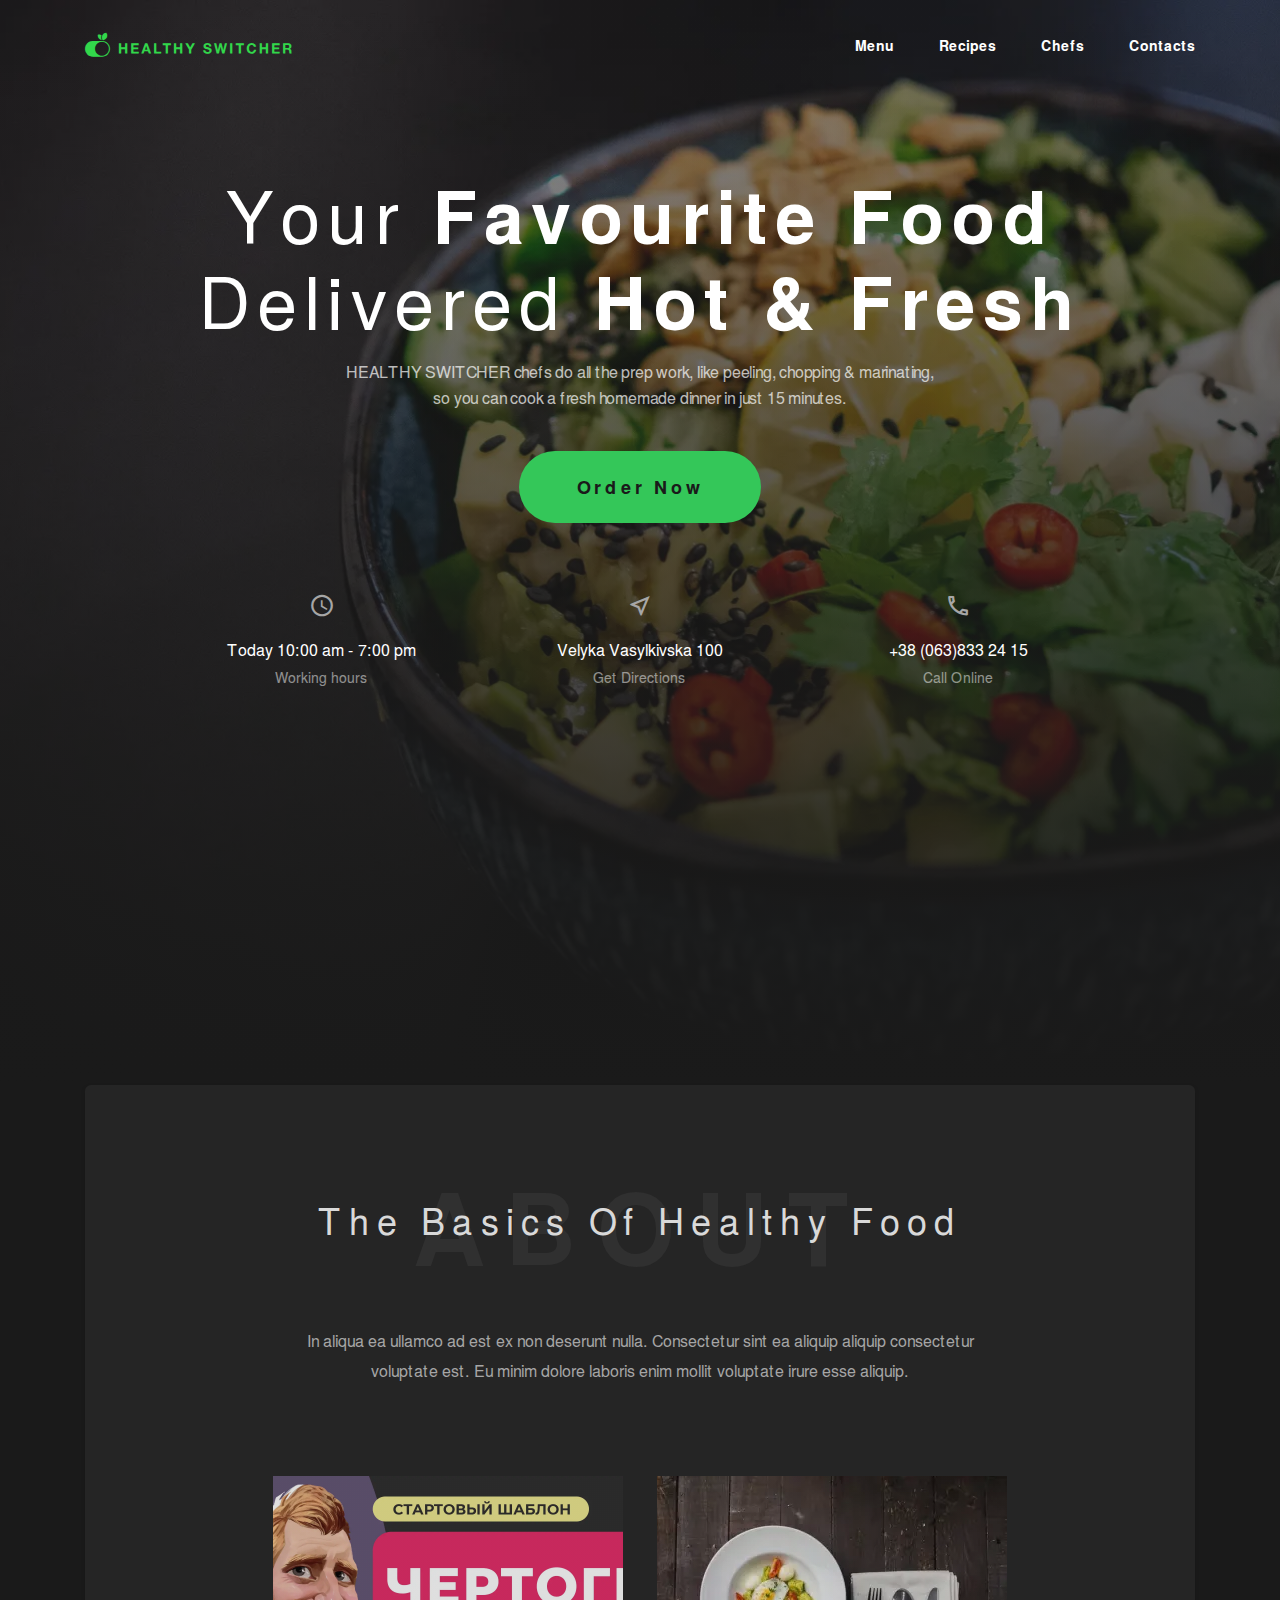
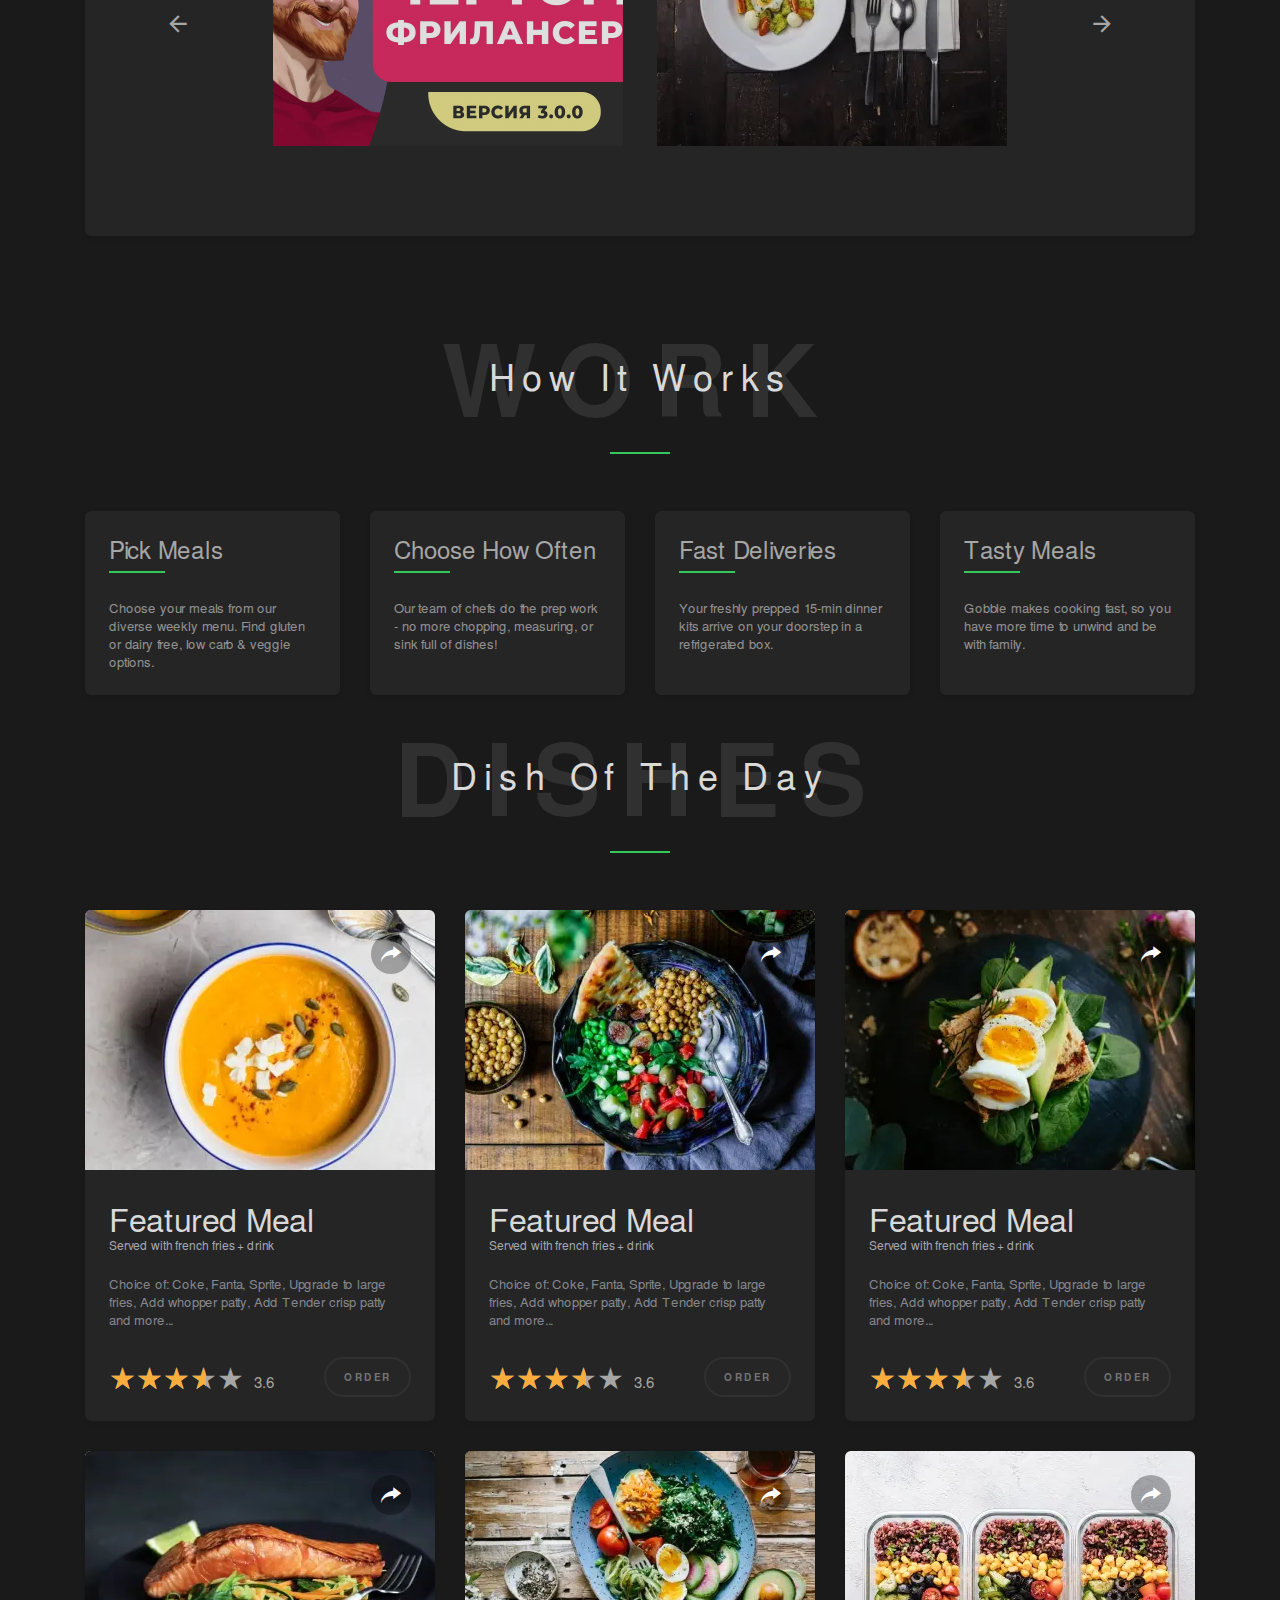
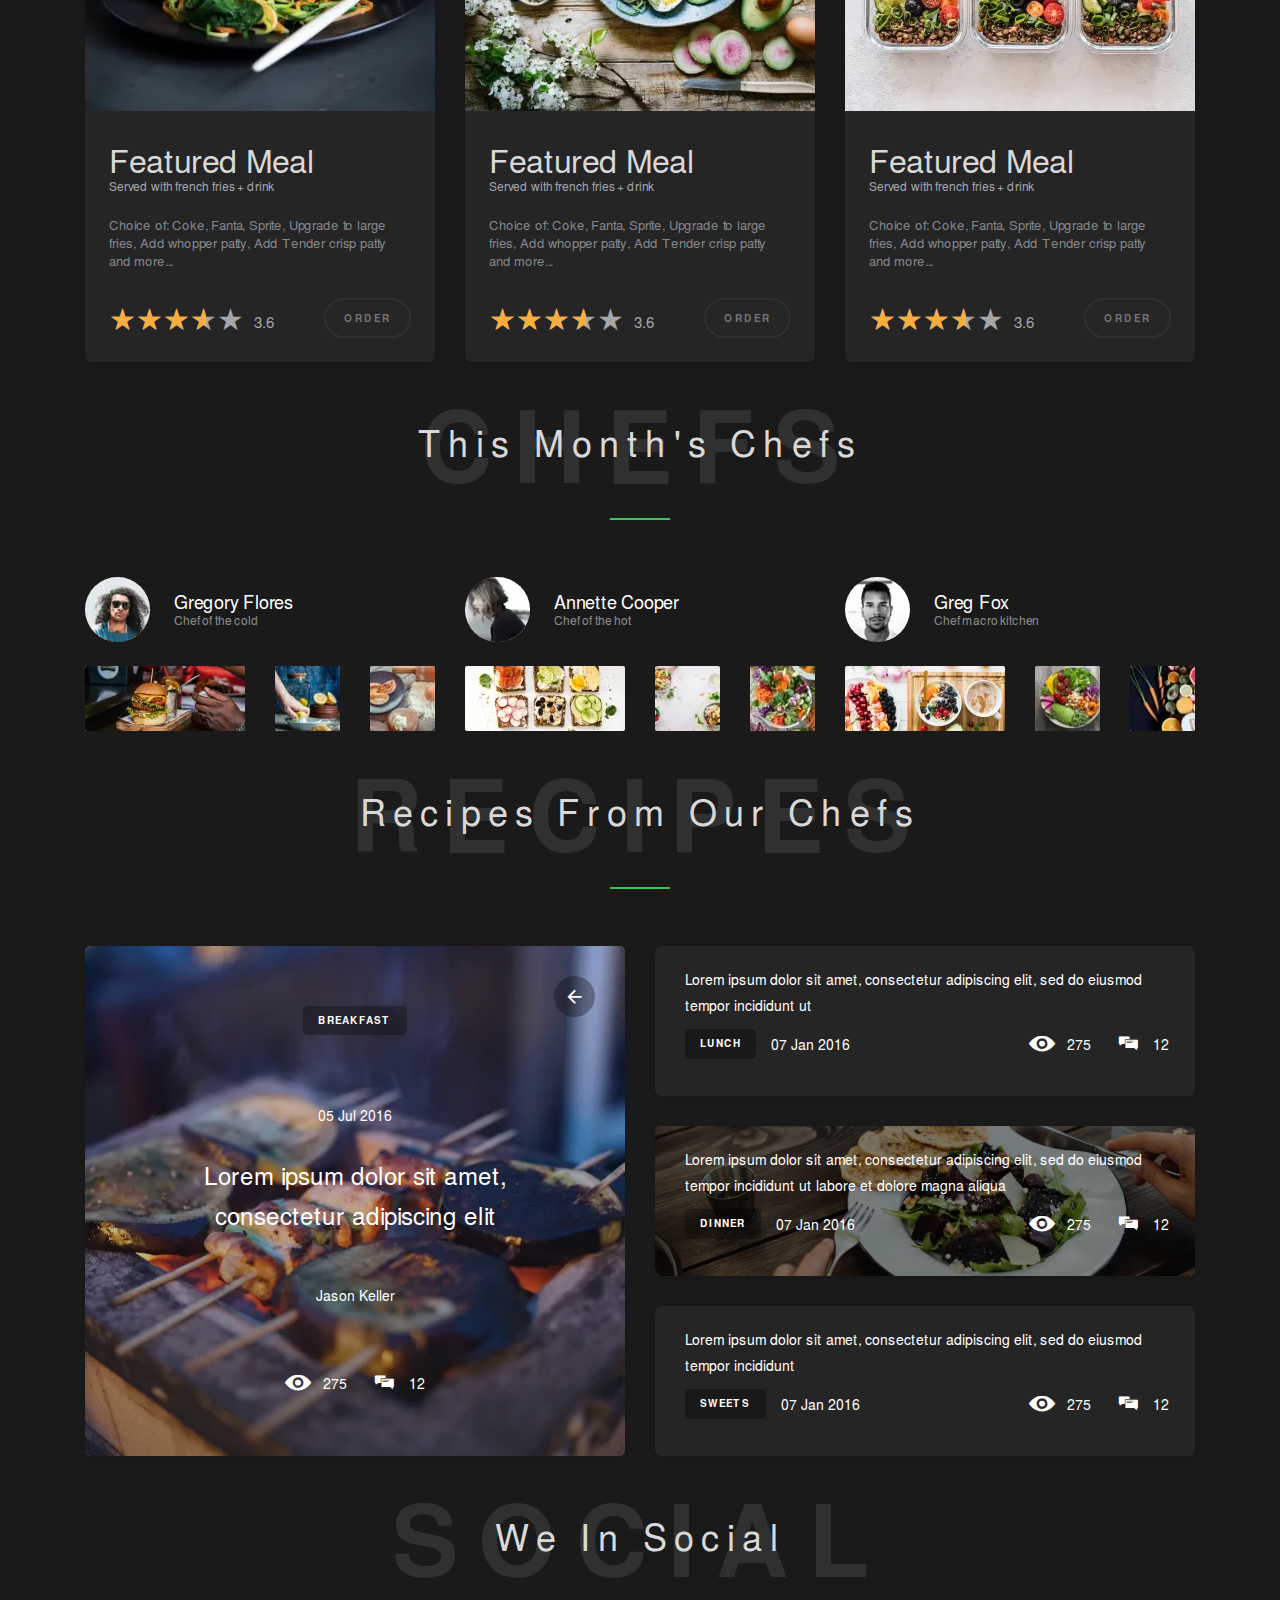
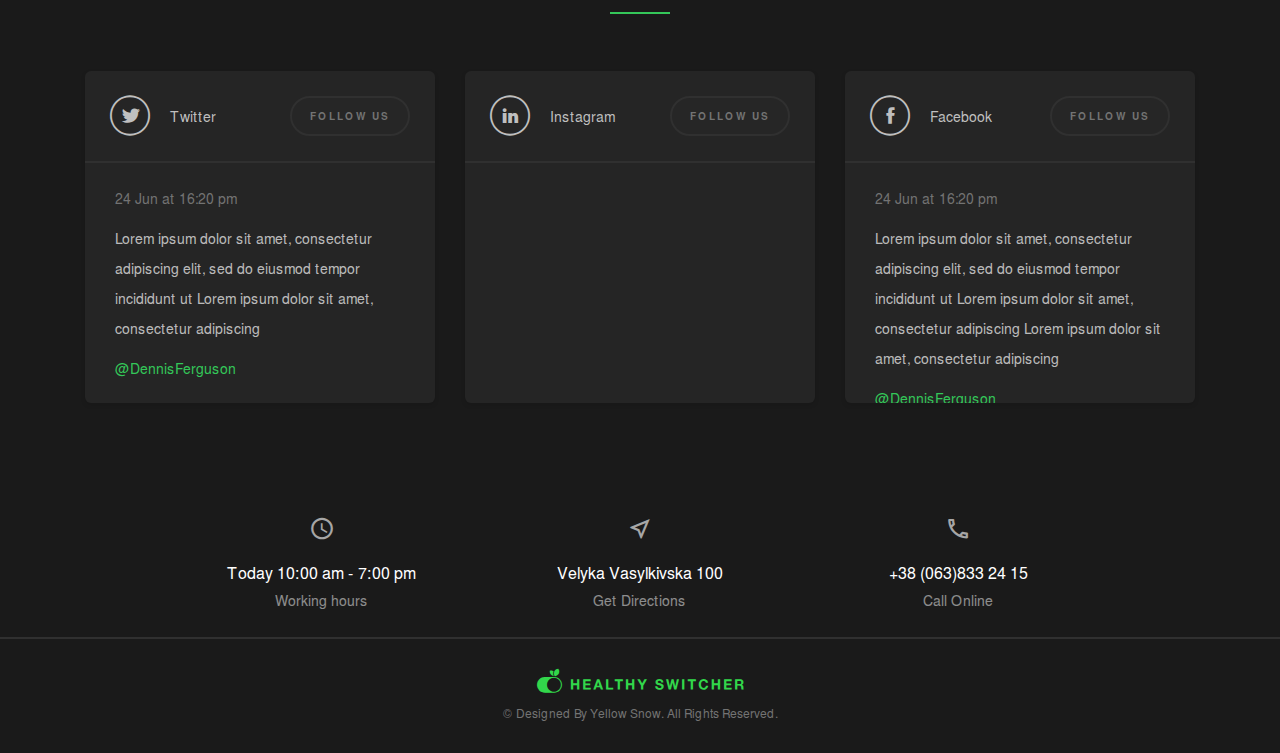
==== home.html @ c805691c "new" ====
<!DOCTYPE html>
<html lang="ru">

<head>
	<title>Главная</title>
	<meta charset="UTF-8">
	<meta name="format-detection" content="telephone=no">
	<!-- <style>body{opacity: 0;}</style> -->
	<link rel="stylesheet" href="css/style.min.css?_v=20220909202429">
	<link rel="shortcut icon" href="favicon.ico">
	<!-- <meta name="robots" content="noindex, nofollow"> -->
	<meta name="viewport" content="width=device-width, initial-scale=1.0">
</head>

<body>
	<div class="wrapper">
		<header data-scroll="90" data-scroll-show class="header">
			<div class="header__container">
				<a href="#" class="header__logo _icon-logo"></a>
				<div class="header__menu menu">
					<nav class="menu__body">
						<ul class="menu__list">
							<li class="menu__item"><a href="#" data-goto-header data-goto=".dish" class="menu__link">Menu</a></li>
							<li class="menu__item"><a href="#" data-goto-header data-goto=".recipes" class="menu__link">Recipes</a></li>
							<li class="menu__item"><a href="#" data-goto-header data-goto=".chefs" class="menu__link">Chefs</a></li>
							<li class="menu__item"><a href="#" data-goto-header data-goto=".social" class="menu__link">Contacts</a></li>
						</ul>
					</nav>
					<button type="button" class="menu__icon icon-menu"><span></span></button>
				</div>
			</div>
		</header>
		<main class="page">
			<section class="main">
				<div class="main__container">
					<div class="main__body body-main">
						<div class="body-main__top">
							<h1 class="body-main__title">
								<p>Your <span>favourite food</span></p>
								<p>delivered <span>hot & fresh</span></p>
							</h1>
							<div class="body-main__text">HEALTHY SWITCHER chefs do all the prep work, like peeling, chopping & marinating, so you can cook a fresh homemade dinner in just 15 minutes.</div>
							<a href="#" class="body-main__button button">Order Now</a>
						</div>
					</div>
					<div class="main__container main__container_narrow">
						<div class="main__info info-block">
							<div class="info-block__items">
								<a href="#" class="info-block__item">
									<div class="info-block__image _icon-watch"></div>
									<div class="info-block__text">Today 10:00 am - 7:00 pm</div>
									<div class="info-block__label">Working hours</div>
								</a>
								<a href="#" class="info-block__item">
									<div class="info-block__image _icon-nearme"></div>
									<div class="info-block__text">Velyka Vasylkivska 100</div>
									<div class="info-block__label">Get Directions</div>
								</a>
								<a href="tel:380638332415" class="info-block__item">
									<div class="info-block__image _icon-phone"></div>
									<div class="info-block__text">+38 (063)833 24 15</div>
									<div class="info-block__label">Call Online</div>
								</a>
							</div>
						</div>
					</div>
				</div>
			</section>
			<section class="gallery-block">
				<div class="gallery-block__container">
					<div class="gallery-block__body">
						<div class="gallery-block__top">
							<div class="gallery-block__header">
								<h2 class="gallery-block__title">ABOUT</h2>
								<h3 class="gallery-block__subtitle">The Basics Of Healthy Food</h3>
							</div>
							<div class="gallery-block__text">In aliqua ea ullamco ad est ex non deserunt nulla. Consectetur sint ea aliquip aliquip consectetur voluptate est. Eu minim dolore laboris enim mollit voluptate irure esse aliquip.</div>
						</div>
						<div class="gallery-block__bottom">
							<!-- Оболочка слайдера -->
							<div class="gallery-block__slider swiper">
								<!-- Двигающееся часть слайдера -->
								<div class="gallery-block__wrapper swiper-wrapper">
									<!-- Слайд -->
									<div class="gallery-block__slide swiper-slide">
										<div class="gallery-block__image">
											<picture><source data-srcset="img/cover.webp" srcset="[data-uri]" type="image/webp"><img src="[data-uri]"  class="swiper-lazy" data-src="img/cover.jpg" alt="food"></picture>
										</div>
									</div>
									<!-- Слайд -->
									<div class="gallery-block__slide swiper-slide">
										<div class="gallery-block__image">
											<picture><source data-srcset="img/gallery/food-2.webp" srcset="[data-uri]" type="image/webp"><img src="[data-uri]"  class="swiper-lazy" data-src="img/gallery/food-2.jpg" alt="food"></picture>
										</div>
									</div>
									<!-- Слайд -->
									<div class="gallery-block__slide swiper-slide">
										<div class="gallery-block__image">
											<picture><source data-srcset="img/gallery/food-1.webp" srcset="[data-uri]" type="image/webp"><img src="[data-uri]"  class="swiper-lazy" data-src="img/gallery/food-1.jpg" alt="food"></picture>
										</div>
									</div>
									<!-- Слайд -->
									<div class="gallery-block__slide swiper-slide">
										<div class="gallery-block__image">
											<picture><source data-srcset="img/gallery/food-2.webp" srcset="[data-uri]" type="image/webp"><img src="[data-uri]"  class="swiper-lazy" data-src="img/gallery/food-2.jpg" alt="food"></picture>
										</div>
									</div>
									<!-- Слайд -->
									<div class="gallery-block__slide swiper-slide">
										<div class="gallery-block__image">
											<picture><source data-srcset="img/gallery/food-1.webp" srcset="[data-uri]" type="image/webp"><img src="[data-uri]"  class="swiper-lazy" data-src="img/gallery/food-1.jpg" alt="food"></picture>
										</div>
									</div>
									<!-- Слайд -->
									<div class="gallery-block__slide swiper-slide">
										<div class="gallery-block__image">
											<picture><source data-srcset="img/gallery/food-2.webp" srcset="[data-uri]" type="image/webp"><img src="[data-uri]"  class="swiper-lazy" data-src="img/gallery/food-2.jpg" alt="food"></picture>
										</div>
									</div>
								</div>
								<!-- Если нужна навигация (влево/вправо) -->
								<button type="button" class="swiper-button-prev _icon-arrow-back"></button>
								<button type="button" class="swiper-button-next _icon-arrow-forward"></button>
							</div>
						</div>
					</div>
				</div>
			</section>
			<section class="work">
				<div class="work__container">
					<div class="work__header header-block">
						<h2 class="header-block__title">WORK</h2>
						<h3 class="header-block__subtitle">how it works</h3>
					</div>
					<div class="work__items">
						<div class="work__item">
							<a href="#" class="work__card">
								<h4 class="work__title">Pick meals</h4>
								<div class="work__text">Choose your meals from our diverse weekly menu. Find gluten or dairy free, low carb & veggie options.</div>
							</a>
						</div>
						<div class="work__item">
							<a href="#" class="work__card">
								<h4 class="work__title">Choose how often</h4>
								<div class="work__text">Our team of chefs do the prep work - no more chopping, measuring, or sink full of dishes!</div>
							</a>
						</div>
						<div class="work__item">
							<a href="#" class="work__card">
								<h4 class="work__title">fast deliveries</h4>
								<div class="work__text">Your freshly prepped 15-min dinner kits arrive on your doorstep in a refrigerated box.</div>
							</a>
						</div>
						<div class="work__item">
							<a href="#" class="work__card">
								<h4 class="work__title">tasty meals</h4>
								<div class="work__text">Gobble makes cooking fast, so you have more time to unwind and be with family.</div>
							</a>
						</div>
					</div>
				</div>
			</section>
			<section class="dish">
				<div class="dish__container">
					<div class="dish__header header-block">
						<h2 class="header-block__title">Dishes</h2>
						<h3 class="header-block__subtitle">Dish Of The Day</h3>
					</div>
					<div class="dish__items">
						<div class="dish__item item-dish">
							<div class="item-dish__card">
								<a href="#" class="item-dish__image-ibg _icon-arrow-up">
									<picture><source data-srcset="img/dish/dish-01.webp" srcset="[data-uri]" type="image/webp"><img src="[data-uri]"  data-src="img/dish/dish-01.jpg" alt="блюдо"></picture>
								</a>
								<div class="item-dish__content">
									<a href="#" class="item-dish__title">Featured Meal</a>
									<div class="item-dish__label">Served with french fries + drink</div>
									<div class="item-dish__text">Choice of: Coke, Fanta, Sprite, Upgrade to large fries, Add whopper patty, Add Tender crisp patty and more...</div>
								</div>
								<div class="item-dish__bottom">
									<div class="item-dish__rating rating">
										<div class="rating rating_set">
											<div class="rating__body">
												<div class="rating__active"></div>
												<div class="rating__items">
													<input type="radio" class="rating__item" value="1" name="rating">
													<input type="radio" class="rating__item" value="2" name="rating">
													<input type="radio" class="rating__item" value="3" name="rating">
													<input type="radio" class="rating__item" value="4" name="rating">
													<input type="radio" class="rating__item" value="5" name="rating">
												</div>
											</div>
											<div class="rating__value">3.6</div>
										</div>
									</div>
									<a href="#" class="item-dish__button button-card">ORDER</a>
								</div>
							</div>
						</div>
						<div class="dish__item item-dish">
							<div class="item-dish__card">
								<a href="#" class="item-dish__image-ibg _icon-arrow-up">
									<picture><source data-srcset="img/dish/dish-02.webp" srcset="[data-uri]" type="image/webp"><img src="[data-uri]"  data-src="img/dish/dish-02.jpg" alt="блюдо"></picture>
								</a>
								<div class="item-dish__content">
									<a href="#" class="item-dish__title">Featured Meal</a>
									<div class="item-dish__label">Served with french fries + drink</div>
									<div class="item-dish__text">Choice of: Coke, Fanta, Sprite, Upgrade to large fries, Add whopper patty, Add Tender crisp patty and more...</div>
								</div>
								<div class="item-dish__bottom">
									<div class="item-dish__rating rating">
										<div class="rating rating_set">
											<div class="rating__body">
												<div class="rating__active"></div>
												<div class="rating__items">
													<input type="radio" class="rating__item" value="1" name="rating">
													<input type="radio" class="rating__item" value="2" name="rating">
													<input type="radio" class="rating__item" value="3" name="rating">
													<input type="radio" class="rating__item" value="4" name="rating">
													<input type="radio" class="rating__item" value="5" name="rating">
												</div>
											</div>
											<div class="rating__value">3.6</div>
										</div>
									</div>
									<a href="#" class="item-dish__button button-card">ORDER</a>
								</div>
							</div>
						</div>
						<div class="dish__item item-dish">
							<div class="item-dish__card">
								<a href="#" class="item-dish__image-ibg _icon-arrow-up">
									<picture><source data-srcset="img/dish/dish-03.webp" srcset="[data-uri]" type="image/webp"><img src="[data-uri]"  data-src="img/dish/dish-03.jpg" alt="блюдо"></picture>
								</a>
								<div class="item-dish__content">
									<a href="#" class="item-dish__title">Featured Meal</a>
									<div class="item-dish__label">Served with french fries + drink</div>
									<div class="item-dish__text">Choice of: Coke, Fanta, Sprite, Upgrade to large fries, Add whopper patty, Add Tender crisp patty and more...</div>
								</div>
								<div class="item-dish__bottom">
									<div class="item-dish__rating rating">
										<div class="rating rating_set">
											<div class="rating__body">
												<div class="rating__active"></div>
												<div class="rating__items">
													<input type="radio" class="rating__item" value="1" name="rating">
													<input type="radio" class="rating__item" value="2" name="rating">
													<input type="radio" class="rating__item" value="3" name="rating">
													<input type="radio" class="rating__item" value="4" name="rating">
													<input type="radio" class="rating__item" value="5" name="rating">
												</div>
											</div>
											<div class="rating__value">3.6</div>
										</div>
									</div>
									<a href="#" class="item-dish__button button-card">ORDER</a>
								</div>
							</div>
						</div>
						<div class="dish__item item-dish">
							<div class="item-dish__card">
								<a href="#" class="item-dish__image-ibg _icon-arrow-up">
									<picture><source data-srcset="img/dish/dish-04.webp" srcset="[data-uri]" type="image/webp"><img src="[data-uri]"  data-src="img/dish/dish-04.jpg" alt="блюдо"></picture>
								</a>
								<div class="item-dish__content">
									<a href="#" class="item-dish__title">Featured Meal</a>
									<div class="item-dish__label">Served with french fries + drink</div>
									<div class="item-dish__text">Choice of: Coke, Fanta, Sprite, Upgrade to large fries, Add whopper patty, Add Tender crisp patty and more...</div>
								</div>
								<div class="item-dish__bottom">
									<div class="item-dish__rating rating">
										<div class="rating rating_set">
											<div class="rating__body">
												<div class="rating__active"></div>
												<div class="rating__items">
													<input type="radio" class="rating__item" value="1" name="rating">
													<input type="radio" class="rating__item" value="2" name="rating">
													<input type="radio" class="rating__item" value="3" name="rating">
													<input type="radio" class="rating__item" value="4" name="rating">
													<input type="radio" class="rating__item" value="5" name="rating">
												</div>
											</div>
											<div class="rating__value">3.6</div>
										</div>
									</div>
									<a href="#" class="item-dish__button button-card">ORDER</a>
								</div>
							</div>
						</div>
						<div class="dish__item item-dish">
							<div class="item-dish__card">
								<a href="#" class="item-dish__image-ibg _icon-arrow-up">
									<picture><source data-srcset="img/dish/dish-05.webp" srcset="[data-uri]" type="image/webp"><img src="[data-uri]"  data-src="img/dish/dish-05.jpg" alt="блюдо"></picture>
								</a>
								<div class="item-dish__content">
									<a href="#" class="item-dish__title">Featured Meal</a>
									<div class="item-dish__label">Served with french fries + drink</div>
									<div class="item-dish__text">Choice of: Coke, Fanta, Sprite, Upgrade to large fries, Add whopper patty, Add Tender crisp patty and more...</div>
								</div>
								<div class="item-dish__bottom">
									<div class="item-dish__rating rating">
										<div class="rating rating_set">
											<div class="rating__body">
												<div class="rating__active"></div>
												<div class="rating__items">
													<input type="radio" class="rating__item" value="1" name="rating">
													<input type="radio" class="rating__item" value="2" name="rating">
													<input type="radio" class="rating__item" value="3" name="rating">
													<input type="radio" class="rating__item" value="4" name="rating">
													<input type="radio" class="rating__item" value="5" name="rating">
												</div>
											</div>
											<div class="rating__value">3.6</div>
										</div>
									</div>
									<a href="#" class="item-dish__button button-card">ORDER</a>
								</div>
							</div>
						</div>
						<div class="dish__item item-dish">
							<div class="item-dish__card">
								<a href="#" class="item-dish__image-ibg _icon-arrow-up">
									<picture><source data-srcset="img/dish/dish-06.webp" srcset="[data-uri]" type="image/webp"><img src="[data-uri]"  data-src="img/dish/dish-06.jpg" alt="блюдо"></picture>
								</a>
								<div class="item-dish__content">
									<a href="#" class="item-dish__title">Featured Meal</a>
									<div class="item-dish__label">Served with french fries + drink</div>
									<div class="item-dish__text">Choice of: Coke, Fanta, Sprite, Upgrade to large fries, Add whopper patty, Add Tender crisp patty and more...</div>
								</div>
								<div class="item-dish__bottom">
									<div class="item-dish__rating rating">
										<div class="rating rating_set">
											<div class="rating__body">
												<div class="rating__active"></div>
												<div class="rating__items">
													<input type="radio" class="rating__item" value="1" name="rating">
													<input type="radio" class="rating__item" value="2" name="rating">
													<input type="radio" class="rating__item" value="3" name="rating">
													<input type="radio" class="rating__item" value="4" name="rating">
													<input type="radio" class="rating__item" value="5" name="rating">
												</div>
											</div>
											<div class="rating__value">3.6</div>
										</div>
									</div>
									<a href="#" class="item-dish__button button-card">ORDER</a>
								</div>
							</div>
						</div>
					</div>
				</div>
			</section>
			<section class="chefs">
				<div class="chefs__container">
					<div class="chefs__header header-block">
						<h2 class="header-block__title">chefs</h2>
						<h3 class="header-block__subtitle">This month's chefs</h3>
					</div>
					<div class="chefs__items">
						<div class="chefs__item item-chefs">
							<div class="item-chefs__header">
								<a href="#" class="item-chefs__logo">
									<picture><source data-srcset="img/chefs/flores/logo-1.webp" srcset="[data-uri]" type="image/webp"><img src="[data-uri]"  data-src="img/chefs/flores/logo-1.jpg" alt="логотип"></picture>
								</a>
								<div class="item-chefs__title">
									<a href="#" class="item-chefs__name">Gregory Flores</a>
									<div class="item-chefs__label">Chef of the cold</div>
								</div>
							</div>
							<div class="item-chefs__images">
								<div class="item-chefs__image item-chefs__image_big">
									<picture><source data-srcset="img/chefs/flores/food-1.webp" srcset="[data-uri]" type="image/webp"><img src="[data-uri]"  data-src="img/chefs/flores/food-1.jpg" alt="блюдо"></picture>
								</div>
								<div class="item-chefs__image">
									<picture><source data-srcset="img/chefs/flores/food-2.webp" srcset="[data-uri]" type="image/webp"><img src="[data-uri]"  data-src="img/chefs/flores/food-2.jpg" alt="блюдо"></picture>
								</div>
								<div class="item-chefs__image">
									<picture><source data-srcset="img/chefs/flores/food-3.webp" srcset="[data-uri]" type="image/webp"><img src="[data-uri]"  data-src="img/chefs/flores/food-3.jpg" alt="блюдо"></picture>
								</div>
							</div>
						</div>
						<div class="chefs__item item-chefs">
							<div class="item-chefs__header">
								<a href="#" class="item-chefs__logo">
									<picture><source data-srcset="img/chefs/cooper/logo-2.webp" srcset="[data-uri]" type="image/webp"><img src="[data-uri]"  data-src="img/chefs/cooper/logo-2.jpg" alt="логотип"></picture>
								</a>
								<div class="item-chefs__title">
									<a href="#" class="item-chefs__name">Annette Cooper</a>
									<div class="item-chefs__label">Chef of the hot</div>
								</div>
							</div>
							<div class="item-chefs__images">
								<div class="item-chefs__image item-chefs__image_big">
									<picture><source data-srcset="img/chefs/cooper/food-1.webp" srcset="[data-uri]" type="image/webp"><img src="[data-uri]"  data-src="img/chefs/cooper/food-1.jpg" alt="блюдо"></picture>
								</div>
								<div class="item-chefs__image">
									<picture><source data-srcset="img/chefs/cooper/food-2.webp" srcset="[data-uri]" type="image/webp"><img src="[data-uri]"  data-src="img/chefs/cooper/food-2.jpg" alt="блюдо"></picture>
								</div>
								<div class="item-chefs__image">
									<picture><source data-srcset="img/chefs/cooper/food-3.webp" srcset="[data-uri]" type="image/webp"><img src="[data-uri]"  data-src="img/chefs/cooper/food-3.jpg" alt="блюдо"></picture>
								</div>
							</div>
						</div>
						<div class="chefs__item item-chefs">
							<div class="item-chefs__header">
								<a href="#" class="item-chefs__logo">
									<picture><source data-srcset="img/chefs/fox/logo-3.webp" srcset="[data-uri]" type="image/webp"><img src="[data-uri]"  data-src="img/chefs/fox/logo-3.jpg" alt="логотип"></picture>
								</a>
								<div class="item-chefs__title">
									<a href="#" class="item-chefs__name">Greg Fox</a>
									<div class="item-chefs__label">Сhef macro kitchen</div>
								</div>
							</div>
							<div class="item-chefs__images">
								<div class="item-chefs__image item-chefs__image_big">
									<picture><source data-srcset="img/chefs/fox/food-1.webp" srcset="[data-uri]" type="image/webp"><img src="[data-uri]"  data-src="img/chefs/fox/food-1.jpg" alt="блюдо"></picture>
								</div>
								<div class="item-chefs__image">
									<picture><source data-srcset="img/chefs/fox/food-2.webp" srcset="[data-uri]" type="image/webp"><img src="[data-uri]"  data-src="img/chefs/fox/food-2.jpg" alt="блюдо"></picture>
								</div>
								<div class="item-chefs__image">
									<picture><source data-srcset="img/chefs/fox/food-3.webp" srcset="[data-uri]" type="image/webp"><img src="[data-uri]"  data-src="img/chefs/fox/food-3.jpg" alt="блюдо"></picture>
								</div>
							</div>
						</div>
					</div>
				</div>
			</section>
			<section class="recipes">
				<div class="recipes__container">
					<div class="recipes__header header-block">
						<h2 class="header-block__title">Recipes</h2>
						<h3 class="header-block__subtitle">Recipes From Our Chefs</h3>
					</div>
					<div class="recipes__items">
						<a href="#" class="recipes__item recipes__item_big item-recipes">
							<h4 class="item-recipes__title">breakfast</h4>
							<div class="item-recipes__date">05 Jul 2016</div>
							<div class="item-recipes__text">Lorem ipsum dolor sit amet, consectetur adipiscing elit</div>
							<div class="item-recipes__name">Jason Keller</div>
							<div class="item-recipes__info">
								<div class="item-recipes__view _icon-eye">275</div>
								<div class="item-recipes__question _icon-question">12</div>
							</div>
						</a>
						<a href="#" class="recipes__item item-recipes">
							<div class="item-recipes__text">Lorem ipsum dolor sit amet, consectetur adipiscing elit, sed do eiusmod tempor incididunt ut</div>
							<div class="item-recipes__bottom">
								<div class="item-recipes__label">
									<h4 class="item-recipes__title">lunch</h4>
									<div class="item-recipes__date">07 Jan 2016</div>
								</div>
								<div class="item-recipes__info">
									<div class="item-recipes__view _icon-eye">275</div>
									<div class="item-recipes__question _icon-question">12</div>
								</div>
							</div>
						</a>
						<a href="#" class="recipes__item item-recipes">
							<div class="item-recipes__text">Lorem ipsum dolor sit amet, consectetur adipiscing elit, sed do eiusmod tempor incididunt ut labore et dolore magna aliqua</div>
							<div class="item-recipes__bottom">
								<div class="item-recipes__label">
									<h4 class="item-recipes__title">dinner</h4>
									<div class="item-recipes__date">07 Jan 2016</div>
								</div>
								<div class="item-recipes__info">
									<div class="item-recipes__view _icon-eye">275</div>
									<div class="item-recipes__question _icon-question">12</div>
								</div>
							</div>
						</a>
						<a href="#" class="recipes__item item-recipes">
							<div class="item-recipes__text">Lorem ipsum dolor sit amet, consectetur adipiscing elit, sed do eiusmod tempor incididunt</div>
							<div class="item-recipes__bottom">
								<div class="item-recipes__label">
									<h4 class="item-recipes__title">sweets</h4>
									<div class="item-recipes__date">07 Jan 2016</div>
								</div>
								<div class="item-recipes__info">
									<div class="item-recipes__view _icon-eye">275</div>
									<div class="item-recipes__question _icon-question">12</div>
								</div>
							</div>
						</a>
					</div>
				</div>
			</section>
			<section class="social">
				<div class="social__container">
					<div class="social__header header-block">
						<h2 class="header-block__title">Social</h2>
						<h3 class="header-block__subtitle">We in Social</h3>
					</div>
					<div class="social__items">
						<div class="social__item item-social">
							<div class="item-social__card">
								<div class="item-social__header">
									<h4 class="item-social__title _icon-twitter">Twitter</h4>
									<a href="#" class="item-social__button button-card">follow us</a>
								</div>
								<div class="item-social__body item-social__body_text">
									<div class="item-social__date">24 Jun at 16:20 pm</div>
									<div class="item-social__text">Lorem ipsum dolor sit amet, consectetur adipiscing elit, sed do eiusmod tempor incididunt ut Lorem ipsum dolor sit amet, consectetur adipiscing</div>
									<a href="mailto:@DennisFerguson" class="item-social__email">@DennisFerguson</a>
								</div>
							</div>
						</div>
						<div class="social__item item-social">
							<div class="item-social__card">
								<div class="item-social__header">
									<h4 class="item-social__title _icon-instagram">Instagram</h4>
									<a href="#" class="item-social__button button-card">follow us</a>
								</div>
								<div class="item-social__body item-social__body_image">
									<a href="#" class="item-social__image">
										<picture><source data-srcset="img/social/01.webp" srcset="[data-uri]" type="image/webp"><img src="[data-uri]"  data-src="img/social/01.jpg" alt="еда"></picture>
									</a>
									<a href="#" class="item-social__image">
										<picture><source data-srcset="img/social/02.webp" srcset="[data-uri]" type="image/webp"><img src="[data-uri]"  data-src="img/social/02.jpg" alt="еда"></picture>
									</a>
									<a href="#" class="item-social__image">
										<picture><source data-srcset="img/social/03.webp" srcset="[data-uri]" type="image/webp"><img src="[data-uri]"  data-src="img/social/03.jpg" alt="еда"></picture>
									</a>
									<a href="#" class="item-social__image">
										<picture><source data-srcset="img/social/04.webp" srcset="[data-uri]" type="image/webp"><img src="[data-uri]"  data-src="img/social/04.jpg" alt="еда"></picture>
									</a>
									<a href="#" class="item-social__image">
										<picture><source data-srcset="img/social/05.webp" srcset="[data-uri]" type="image/webp"><img src="[data-uri]"  data-src="img/social/05.jpg" alt="еда"></picture>
									</a>
									<a href="#" class="item-social__image">
										<picture><source data-srcset="img/social/06.webp" srcset="[data-uri]" type="image/webp"><img src="[data-uri]"  data-src="img/social/06.jpg" alt="еда"></picture>
									</a>
									<a href="#" class="item-social__image">
										<picture><source data-srcset="img/social/01.webp" srcset="[data-uri]" type="image/webp"><img src="[data-uri]"  data-src="img/social/01.jpg" alt="еда"></picture>
									</a>
									<a href="#" class="item-social__image">
										<picture><source data-srcset="img/social/02.webp" srcset="[data-uri]" type="image/webp"><img src="[data-uri]"  data-src="img/social/02.jpg" alt="еда"></picture>
									</a>
									<a href="#" class="item-social__image">
										<picture><source data-srcset="img/social/03.webp" srcset="[data-uri]" type="image/webp"><img src="[data-uri]"  data-src="img/social/03.jpg" alt="еда"></picture>
									</a>
								</div>
							</div>
						</div>
						<div class="social__item item-social">
							<div class="item-social__card">
								<div class="item-social__header">
									<h4 class="item-social__title _icon-facebook">Facebook</h4>
									<a href="#" class="item-social__button button-card">follow us</a>
								</div>
								<div class="item-social__body item-social__body_text">
									<div class="item-social__date">24 Jun at 16:20 pm</div>
									<div class="item-social__text">Lorem ipsum dolor sit amet, consectetur adipiscing elit, sed do eiusmod tempor incididunt ut Lorem ipsum dolor sit amet, consectetur adipiscing Lorem ipsum dolor sit amet, consectetur adipiscing </div>
									<a href="mailto:@DennisFerguson" class="item-social__email">@DennisFerguson</a>
								</div>
							</div>
						</div>
					</div>
				</div>
			</section>
			<div class="info__container_narrow">
				<div class="info-block">
					<div class="info-block__items">
						<a href="#" class="info-block__item">
							<div class="info-block__image _icon-watch"></div>
							<div class="info-block__text">Today 10:00 am - 7:00 pm</div>
							<div class="info-block__label">Working hours</div>
						</a>
						<a href="#" class="info-block__item">
							<div class="info-block__image _icon-nearme"></div>
							<div class="info-block__text">Velyka Vasylkivska 100</div>
							<div class="info-block__label">Get Directions</div>
						</a>
						<a href="tel:380638332415" class="info-block__item">
							<div class="info-block__image _icon-phone"></div>
							<div class="info-block__text">+38 (063)833 24 15</div>
							<div class="info-block__label">Call Online</div>
						</a>
					</div>
				</div>
			</div>
		</main>
		<footer class="footer">
			<div class="footer__container">
				<a href="#" class="footer__logo _icon-logo"></a>
				<div class="footer__copy">© Designed by Yellow Snow. All Rights Reserved.</div>
			</div>
		</footer>
	</div>
	<!-- <div id="popup" aria-hidden="true" class="popup">
	<div class="popup__wrapper">
		<div class="popup__content">
			<button data-close type="button" class="popup__close">Закрыть</button>
			<div class="popup__text">
				Text
			</div>
		</div>
	</div>
</div> -->
	<script src="js/app.min.js?_v=20220909202429"></script>
</body>

</html>
---- css/style.min.css ----
@charset "UTF-8";@font-face{font-family:icons;font-display:swap;src:url(../fonts/icons.woff2) format("woff2"),url(../fonts/icons.woff) format("woff");font-weight:400;font-style:normal}@font-face{font-family:texgyreheros;font-display:swap;src:url(../fonts/texgyreheros-bold.woff2) format("woff2"),url(../fonts/texgyreheros-bold.woff) format("woff");font-weight:700;font-style:normal}@font-face{font-family:texgyreheros;font-display:swap;src:url(../fonts/texgyreheros-regular.woff2) format("woff2"),url(../fonts/texgyreheros-regular.woff) format("woff");font-weight:400;font-style:normal}.item-social__image::before,.recipes__item_big::before,[class*=_icon-]:before{font-family:icons;font-style:normal;font-weight:400;font-variant:normal;text-transform:none;line-height:1;-webkit-font-smoothing:antialiased;-moz-osx-font-smoothing:grayscale}[class*=_icon-]:before{display:block}._icon-instagram:before{content:"\e900"}._icon-facebook:before{content:"\e901"}._icon-twitter:before{content:"\e902"}._icon-question:before{content:"\e903"}._icon-eye:before{content:"\e904"}._icon-arrow-up:before{content:"\e905"}._icon-arrow-forward:before{content:"\e906"}._icon-arrow-back:before,.item-social__image:before,.recipes__item_big:before{content:"\e907"}._icon-phone:before{content:"\e908"}._icon-nearme:before{content:"\e909"}._icon-watch:before{content:"\e90a"}._icon-logo:before{content:"\e90b";color:#32d74b}*{padding:0;margin:0;border:0}*,:after,:before{-webkit-box-sizing:border-box;box-sizing:border-box}body,html{height:100%;min-width:320px}body{color:#a6a6a6;line-height:1;font-family:texgyreheros;font-size:.875rem;-ms-text-size-adjust:100%;-moz-text-size-adjust:100%;-webkit-text-size-adjust:100%;-webkit-font-smoothing:antialiased;-moz-osx-font-smoothing:grayscale}button,input,textarea{font-family:texgyreheros;font-size:inherit}button{cursor:pointer;color:inherit;background-color:inherit}a{color:inherit}a:link,a:visited{text-decoration:none}a:hover{text-decoration:none}ul li{list-style:none}img{vertical-align:top}h1,h2,h3,h4,h5,h6{font-weight:inherit;font-size:inherit}body{background-color:#1a1a1a}.lock body{overflow:hidden;-ms-touch-action:none;touch-action:none}.wrapper{min-height:100%;display:-webkit-box;display:-ms-flexbox;display:flex;-webkit-box-orient:vertical;-webkit-box-direction:normal;-ms-flex-direction:column;flex-direction:column;overflow:hidden}.wrapper>main{-webkit-box-flex:1;-ms-flex:1 1 auto;flex:1 1 auto}.wrapper>*{min-width:0}[class*=__container]{max-width:69.375rem;-webkit-box-sizing:content-box;box-sizing:content-box;margin:0 auto;padding:0 .9375rem}[class*=__container_narrow]{max-width:57.1875rem}.button{display:-webkit-inline-box;display:-ms-inline-flexbox;display:inline-flex;-webkit-box-pack:center;-ms-flex-pack:center;justify-content:center;-webkit-box-align:center;-ms-flex-align:center;align-items:center;padding:1.5625rem 3.625rem;background-color:#34c759;border-radius:43px;color:#1a1a1a;letter-spacing:.2em;line-height:1.2222222222;font-weight:700;text-transform:capitalize;-webkit-transition:all .3s ease 0s;-o-transition:all .3s ease 0s;transition:all .3s ease 0s}@supports (font-size:clamp(0.875rem ,0.7774390244rem + 0.487804878vw ,1.125rem)){.button{font-size:clamp(.875rem ,.7774390244rem + .487804878vw ,1.125rem)}}@supports not (font-size:clamp(0.875rem ,0.7774390244rem + 0.487804878vw ,1.125rem)){.button{font-size:calc(.875rem + .25 * (100vw - 20rem)/ 51.25)}}.button._fw{width:100%}.button-card{display:-webkit-inline-box;display:-ms-inline-flexbox;display:inline-flex;-webkit-box-pack:center;-ms-flex-pack:center;justify-content:center;-webkit-box-align:center;-ms-flex-align:center;align-items:center;-ms-flex-item-align:start;-ms-grid-row-align:start;align-self:start;text-align:center;letter-spacing:.2em;text-transform:uppercase;font-size:.625rem;font-weight:900;color:#737373;background-color:#262626;border:2px solid #303030;border-radius:30px;padding:.625rem 1.125rem;min-height:2.5rem;-webkit-transition:all .3s ease 0s;-o-transition:all .3s ease 0s;transition:all .3s ease 0s}.rating{display:-webkit-box;display:-ms-flexbox;display:flex;-webkit-box-align:end;-ms-flex-align:end;align-items:flex-end;font-size:30px;line-height:.75;-webkit-transition:opacity .3s ease 0s;-o-transition:opacity .3s ease 0s;transition:opacity .3s ease 0s}.rating.rating_sending{opacity:.2}.rating.rating_set .rating__active,.rating.rating_set .rating__item{cursor:pointer}.rating__body{position:relative}.rating__body::before{content:"★★★★★";display:block}.rating__active{position:absolute;width:0%;height:100%;top:0;left:0;overflow:hidden}.rating__active::before{content:"★★★★★";position:absolute;width:100%;height:100%;top:0;left:0;color:#f9ad3d}.rating__items{display:-webkit-box;display:-ms-flexbox;display:flex;position:absolute;width:100%;height:100%;top:0;left:0}.rating__item{-webkit-box-flex:0;-ms-flex:0 0 20%;flex:0 0 20%;height:100%;opacity:0}.rating__value{font-size:50%;line-height:1;padding:0 0 0 10px}[class*=-ibg]{position:relative}[class*=-ibg] img{position:absolute;width:100%;height:100%;top:0;left:0;-o-object-fit:cover;object-fit:cover}[class*=-ibg_contain] img{-o-object-fit:contain;object-fit:contain}.item-social__body::-webkit-scrollbar{width:4px;height:0;background:0 0}.item-social__body::-webkit-scrollbar-thumb{background-color:#999;width:2px;height:10px;border-radius:9em}.info-block{margin:0 -.9375rem}.info-block__items{display:-webkit-box;display:-ms-flexbox;display:flex;-webkit-box-align:start;-ms-flex-align:start;align-items:start;margin:0 -.3125rem}.info-block__item{padding:0 .3125rem;-webkit-box-flex:1;-ms-flex:1 1 33.333%;flex:1 1 33.333%;display:-webkit-box;display:-ms-flexbox;display:flex;-webkit-box-orient:vertical;-webkit-box-direction:normal;-ms-flex-direction:column;flex-direction:column;-webkit-box-pack:center;-ms-flex-pack:center;justify-content:center;-webkit-box-align:center;-ms-flex-align:center;align-items:center;text-align:center;-webkit-transition:all .3s ease 0s;-o-transition:all .3s ease 0s;transition:all .3s ease 0s}.info-block__image{font-size:1.625rem}.info-block__text{font-size:1rem;line-height:1.875;color:#fff}.info-block__text:not(:last-child){margin-bottom:.3125rem}.info-block__label{color:#fff;opacity:.5}.header-block{text-align:center}.header-block__title{letter-spacing:.2em;color:#303030;font-weight:900;text-transform:uppercase;position:relative}@supports (font-size:clamp(2.5rem ,1.0365853659rem + 7.3170731707vw ,6.25rem)){.header-block__title{font-size:clamp(2.5rem ,1.0365853659rem + 7.3170731707vw ,6.25rem)}}@supports not (font-size:clamp(2.5rem ,1.0365853659rem + 7.3170731707vw ,6.25rem)){.header-block__title{font-size:calc(2.5rem + 3.75 * (100vw - 20rem)/ 51.25)}}.header-block__title::after{content:"";bottom:-28px;left:50%;-webkit-transform:translate(-50%,0);-ms-transform:translate(-50%,0);transform:translate(-50%,0);background-color:#34c759;height:2px;width:60px;position:absolute}.header-block__subtitle{position:relative;z-index:2;text-transform:capitalize;color:#d9d9d9;letter-spacing:.2em;line-height:2.5}@supports (font-size:clamp(1.25rem ,0.8597560976rem + 1.9512195122vw ,2.25rem)){.header-block__subtitle{font-size:clamp(1.25rem ,.8597560976rem + 1.9512195122vw ,2.25rem)}}@supports not (font-size:clamp(1.25rem ,0.8597560976rem + 1.9512195122vw ,2.25rem)){.header-block__subtitle{font-size:calc(1.25rem + 1 * (100vw - 20rem)/ 51.25)}}@supports (margin-top:clamp(-5.9375rem ,-1.5929878049rem + -6.0975609756vw ,-2.8125rem)){.header-block__subtitle{margin-top:clamp(-5.9375rem ,-1.5929878049rem + -6.0975609756vw ,-2.8125rem)}}@supports not (margin-top:clamp(-5.9375rem ,-1.5929878049rem + -6.0975609756vw ,-2.8125rem)){.header-block__subtitle{margin-top:calc(-2.8125rem + -3.125 * (100vw - 20rem)/ 51.25)}}.header{position:absolute;width:100%;z-index:50;top:0;left:0}.header._header-scroll{position:fixed;top:-200%;background:-webkit-gradient(linear,left top,left bottom,from(#000),color-stop(72%,rgba(0,0,0,.9724264706)),to(rgba(0,0,0,.5326505602)));background:-o-linear-gradient(top,#000 0,rgba(0,0,0,.9724264706) 72%,rgba(0,0,0,.5326505602) 100%);background:linear-gradient(180deg,#000 0,rgba(0,0,0,.9724264706) 72%,rgba(0,0,0,.5326505602) 100%)}.header._header-show{-webkit-transition:top .3s ease 0s;-o-transition:top .3s ease 0s;transition:top .3s ease 0s;top:0}.header__container{min-height:5.625rem;display:-webkit-box;display:-ms-flexbox;display:flex;-webkit-box-align:center;-ms-flex-align:center;align-items:center;-webkit-box-pack:justify;-ms-flex-pack:justify;justify-content:space-between;-webkit-column-gap:1.25rem;-moz-column-gap:1.25rem;column-gap:1.25rem}.header__logo{-webkit-box-flex:0;-ms-flex:0 0 208px;flex:0 0 208px;font-size:1.5rem;position:relative;z-index:2}.menu{display:-webkit-box;display:-ms-flexbox;display:flex;-webkit-box-align:center;-ms-flex-align:center;align-items:center}.menu__list{display:-webkit-box;display:-ms-flexbox;display:flex;-webkit-box-align:center;-ms-flex-align:center;align-items:center;-ms-flex-wrap:wrap;flex-wrap:wrap;row-gap:.9375rem}@supports ((-moz-column-gap:clamp(1.25rem ,0.6402439024rem + 3.0487804878vw ,2.8125rem)) or (column-gap:clamp(1.25rem ,0.6402439024rem + 3.0487804878vw ,2.8125rem))){.menu__list{-webkit-column-gap:clamp(1.25rem ,.6402439024rem + 3.0487804878vw ,2.8125rem);-moz-column-gap:clamp(1.25rem ,.6402439024rem + 3.0487804878vw ,2.8125rem);column-gap:clamp(1.25rem ,.6402439024rem + 3.0487804878vw ,2.8125rem)}}@supports not ((-moz-column-gap:clamp(1.25rem ,0.6402439024rem + 3.0487804878vw ,2.8125rem)) or (column-gap:clamp(1.25rem ,0.6402439024rem + 3.0487804878vw ,2.8125rem))){.menu__list{-webkit-column-gap:calc(1.25rem + 1.5625 * (100vw - 20rem)/ 51.25);-moz-column-gap:calc(1.25rem + 1.5625 * (100vw - 20rem)/ 51.25);column-gap:calc(1.25rem + 1.5625 * (100vw - 20rem)/ 51.25)}}.menu__item{color:#fff;font-weight:700;-webkit-transition:color .3s ease 0s;-o-transition:color .3s ease 0s;transition:color .3s ease 0s}.icon-menu{display:none}.footer{border-top:2px solid #303030}.footer__container{display:-webkit-box;display:-ms-flexbox;display:flex;-webkit-box-orient:vertical;-webkit-box-direction:normal;-ms-flex-direction:column;flex-direction:column;-webkit-box-align:center;-ms-flex-align:center;align-items:center;gap:.625rem}@supports (padding-top:clamp(0.9375rem ,0.5716463415rem + 1.8292682927vw ,1.875rem)){.footer__container{padding-top:clamp(.9375rem ,.5716463415rem + 1.8292682927vw ,1.875rem)}}@supports not (padding-top:clamp(0.9375rem ,0.5716463415rem + 1.8292682927vw ,1.875rem)){.footer__container{padding-top:calc(.9375rem + .9375 * (100vw - 20rem)/ 51.25)}}@supports (padding-bottom:clamp(0.9375rem ,0.5716463415rem + 1.8292682927vw ,1.875rem)){.footer__container{padding-bottom:clamp(.9375rem ,.5716463415rem + 1.8292682927vw ,1.875rem)}}@supports not (padding-bottom:clamp(0.9375rem ,0.5716463415rem + 1.8292682927vw ,1.875rem)){.footer__container{padding-bottom:calc(.9375rem + .9375 * (100vw - 20rem)/ 51.25)}}.footer__logo{font-size:1.5rem}.footer__copy{text-align:center;font-size:.75rem;line-height:1.6666666667;text-transform:capitalize;color:#737373}.no-webp .main{background:-webkit-gradient(linear,left top,left bottom,from(rgba(26,26,26,.0001)),to(#1a1a1a)),-webkit-gradient(linear,left bottom,left top,from(rgba(33,33,33,.5)),to(rgba(33,33,33,.5))),url(../img/main/bg.jpg) center/cover no-repeat}.no-webp .main{background:-o-linear-gradient(top,rgba(26,26,26,.0001) 0,#1a1a1a 100%),-o-linear-gradient(bottom,rgba(33,33,33,.5),rgba(33,33,33,.5)),url(../img/main/bg.jpg) center/cover no-repeat}.no-webp .main{background:linear-gradient(180deg,rgba(26,26,26,.0001) 0,#1a1a1a 100%),linear-gradient(0deg,rgba(33,33,33,.5),rgba(33,33,33,.5)),url(../img/main/bg.jpg) center/cover no-repeat}@supports (padding-top:clamp(4.375rem ,1.9115853659rem + 12.3170731707vw ,10.6875rem)){.main{padding-top:clamp(4.375rem ,1.9115853659rem + 12.3170731707vw ,10.6875rem)}}@supports not (padding-top:clamp(4.375rem ,1.9115853659rem + 12.3170731707vw ,10.6875rem)){.main{padding-top:calc(4.375rem + 6.3125 * (100vw - 20rem)/ 51.25)}}@supports (padding-bottom:clamp(3.125rem ,-5.4359756098rem + 42.8048780488vw ,25.0625rem)){.main{padding-bottom:clamp(3.125rem ,-5.4359756098rem + 42.8048780488vw ,25.0625rem)}}@supports not (padding-bottom:clamp(3.125rem ,-5.4359756098rem + 42.8048780488vw ,25.0625rem)){.main{padding-bottom:calc(3.125rem + 21.9375 * (100vw - 20rem)/ 51.25)}}@supports (margin-bottom:clamp(1.25rem ,0.0304878049rem + 6.0975609756vw ,4.375rem)){.body-main:not(:last-child){margin-bottom:clamp(1.25rem ,.0304878049rem + 6.0975609756vw ,4.375rem)}}@supports not (margin-bottom:clamp(1.25rem ,0.0304878049rem + 6.0975609756vw ,4.375rem)){.body-main:not(:last-child){margin-bottom:calc(1.25rem + 3.125 * (100vw - 20rem)/ 51.25)}}.body-main__top{display:-webkit-box;display:-ms-flexbox;display:flex;-webkit-box-orient:vertical;-webkit-box-direction:normal;-ms-flex-direction:column;flex-direction:column;-webkit-box-pack:center;-ms-flex-pack:center;justify-content:center;-webkit-box-align:center;-ms-flex-align:center;align-items:center;text-align:center}.body-main__title{line-height:1.1666666667;color:#fff;letter-spacing:.1em;text-transform:capitalize}@supports (font-size:clamp(1.875rem ,0.8506097561rem + 5.1219512195vw ,4.5rem)){.body-main__title{font-size:clamp(1.875rem ,.8506097561rem + 5.1219512195vw ,4.5rem)}}@supports not (font-size:clamp(1.875rem ,0.8506097561rem + 5.1219512195vw ,4.5rem)){.body-main__title{font-size:calc(1.875rem + 2.625 * (100vw - 20rem)/ 51.25)}}.body-main__title span{font-weight:600}.body-main__title:not(:last-child){margin-bottom:1rem}.body-main__text{max-width:37.1875rem;color:#fff;line-height:1.625;opacity:.7;letter-spacing:-.2px}@supports (font-size:clamp(0.875rem ,0.8262195122rem + 0.243902439vw ,1rem)){.body-main__text{font-size:clamp(.875rem ,.8262195122rem + .243902439vw ,1rem)}}@supports not (font-size:clamp(0.875rem ,0.8262195122rem + 0.243902439vw ,1rem)){.body-main__text{font-size:calc(.875rem + .125 * (100vw - 20rem)/ 51.25)}}@supports (margin-bottom:clamp(0.625rem ,-0.1067073171rem + 3.6585365854vw ,2.5rem)){.body-main__text:not(:last-child){margin-bottom:clamp(.625rem ,-.1067073171rem + 3.6585365854vw ,2.5rem)}}@supports not (margin-bottom:clamp(0.625rem ,-0.1067073171rem + 3.6585365854vw ,2.5rem)){.body-main__text:not(:last-child){margin-bottom:calc(.625rem + 1.875 * (100vw - 20rem)/ 51.25)}}.gallery-block__body{background:#252525;-webkit-box-shadow:0 2px 5px rgba(0,0,0,.1);box-shadow:0 2px 5px rgba(0,0,0,.1);border-radius:6px}@supports (padding-top:clamp(1.875rem ,0.4115853659rem + 7.3170731707vw ,5.625rem)){.gallery-block__body{padding-top:clamp(1.875rem ,.4115853659rem + 7.3170731707vw ,5.625rem)}}@supports not (padding-top:clamp(1.875rem ,0.4115853659rem + 7.3170731707vw ,5.625rem)){.gallery-block__body{padding-top:calc(1.875rem + 3.75 * (100vw - 20rem)/ 51.25)}}@supports (padding-bottom:clamp(1.25rem ,-0.4573170732rem + 8.5365853659vw ,5.625rem)){.gallery-block__body{padding-bottom:clamp(1.25rem ,-.4573170732rem + 8.5365853659vw ,5.625rem)}}@supports not (padding-bottom:clamp(1.25rem ,-0.4573170732rem + 8.5365853659vw ,5.625rem)){.gallery-block__body{padding-bottom:calc(1.25rem + 4.375 * (100vw - 20rem)/ 51.25)}}.gallery-block__top{text-align:center}@supports (margin-bottom:clamp(1.25rem ,0.25rem + 5vw ,3.8125rem)){.gallery-block__header{margin-bottom:clamp(1.25rem ,.25rem + 5vw ,3.8125rem)}}@supports not (margin-bottom:clamp(1.25rem ,0.25rem + 5vw ,3.8125rem)){.gallery-block__header{margin-bottom:calc(1.25rem + 2.5625 * (100vw - 20rem)/ 51.25)}}.gallery-block__title{letter-spacing:.2em;color:#303030;font-weight:900}@supports (font-size:clamp(3.125rem ,1.9054878049rem + 6.0975609756vw ,6.25rem)){.gallery-block__title{font-size:clamp(3.125rem ,1.9054878049rem + 6.0975609756vw ,6.25rem)}}@supports not (font-size:clamp(3.125rem ,1.9054878049rem + 6.0975609756vw ,6.25rem)){.gallery-block__title{font-size:calc(3.125rem + 3.125 * (100vw - 20rem)/ 51.25)}}.gallery-block__subtitle{color:#d9d9d9;letter-spacing:.2em;line-height:2.5}@supports (font-size:clamp(1rem ,0.512195122rem + 2.4390243902vw ,2.25rem)){.gallery-block__subtitle{font-size:clamp(1rem ,.512195122rem + 2.4390243902vw ,2.25rem)}}@supports not (font-size:clamp(1rem ,0.512195122rem + 2.4390243902vw ,2.25rem)){.gallery-block__subtitle{font-size:calc(1rem + 1.25 * (100vw - 20rem)/ 51.25)}}@supports (margin-top:clamp(-6.25rem ,-1.4710365854rem + -6.7073170732vw ,-2.8125rem)){.gallery-block__subtitle{margin-top:clamp(-6.25rem ,-1.4710365854rem + -6.7073170732vw ,-2.8125rem)}}@supports not (margin-top:clamp(-6.25rem ,-1.4710365854rem + -6.7073170732vw ,-2.8125rem)){.gallery-block__subtitle{margin-top:calc(-2.8125rem + -3.4375 * (100vw - 20rem)/ 51.25)}}.gallery-block__text{max-width:45.9375rem;margin-top:0;margin-left:auto;margin-right:auto;font-size:1rem;line-height:1.875}@supports (margin-bottom:clamp(1.25rem ,-0.4573170732rem + 8.5365853659vw ,5.625rem)){.gallery-block__text{margin-bottom:clamp(1.25rem ,-.4573170732rem + 8.5365853659vw ,5.625rem)}}@supports not (margin-bottom:clamp(1.25rem ,-0.4573170732rem + 8.5365853659vw ,5.625rem)){.gallery-block__text{margin-bottom:calc(1.25rem + 4.375 * (100vw - 20rem)/ 51.25)}}.gallery-block__bottom{min-width:0;position:relative}.gallery-block__slider{max-width:21.875rem;margin:0 auto}.gallery-block__slide{position:relative;-webkit-box-flex:0;-ms-flex:0 0 350px;flex:0 0 350px}.gallery-block__slide::before{content:"";width:100%;height:100%;top:0;left:0;position:absolute;background:-webkit-gradient(linear,left bottom,left top,from(rgba(38,38,38,.15)),to(rgba(38,38,38,.15)));background:-o-linear-gradient(bottom,rgba(38,38,38,.15),rgba(38,38,38,.15));background:linear-gradient(0deg,rgba(38,38,38,.15),rgba(38,38,38,.15))}.gallery-block__image{text-align:center}.gallery-block__image img{max-width:100%}.swiper-button-prev{font-size:1.625rem;position:absolute;top:50%}@supports (left:clamp(0.0000000625rem ,-14.6551721681rem + 27.5862065517vw ,5rem)){.swiper-button-prev{left:clamp(.0000000625rem ,-14.6551721681rem + 27.5862065517vw ,5rem)}}@supports not (left:clamp(0.0000000625rem ,-14.6551721681rem + 27.5862065517vw ,5rem)){.swiper-button-prev{left:calc(.0000000625rem + 4.9999999375 * (100vw - 53.125rem)/ 18.125)}}.swiper-button-next{font-size:1.625rem;position:absolute;top:50%}@supports (right:clamp(0.0000000625rem ,-14.6551721681rem + 27.5862065517vw ,5rem)){.swiper-button-next{right:clamp(.0000000625rem ,-14.6551721681rem + 27.5862065517vw ,5rem)}}@supports not (right:clamp(0.0000000625rem ,-14.6551721681rem + 27.5862065517vw ,5rem)){.swiper-button-next{right:calc(.0000000625rem + 4.9999999375 * (100vw - 53.125rem)/ 18.125)}}@supports (margin-top:clamp(1.875rem ,0.4115853659rem + 7.3170731707vw ,5.625rem)){.work{margin-top:clamp(1.875rem ,.4115853659rem + 7.3170731707vw ,5.625rem)}}@supports not (margin-top:clamp(1.875rem ,0.4115853659rem + 7.3170731707vw ,5.625rem)){.work{margin-top:calc(1.875rem + 3.75 * (100vw - 20rem)/ 51.25)}}@supports (margin-bottom:clamp(0.9375rem ,0.5716463415rem + 1.8292682927vw ,1.875rem)){.work{margin-bottom:clamp(.9375rem ,.5716463415rem + 1.8292682927vw ,1.875rem)}}@supports not (margin-bottom:clamp(0.9375rem ,0.5716463415rem + 1.8292682927vw ,1.875rem)){.work{margin-bottom:calc(.9375rem + .9375 * (100vw - 20rem)/ 51.25)}}@supports (margin-bottom:clamp(1.875rem ,0.4115853659rem + 7.3170731707vw ,5.625rem)){.work__header:not(:last-child){margin-bottom:clamp(1.875rem ,.4115853659rem + 7.3170731707vw ,5.625rem)}}@supports not (margin-bottom:clamp(1.875rem ,0.4115853659rem + 7.3170731707vw ,5.625rem)){.work__header:not(:last-child){margin-bottom:calc(1.875rem + 3.75 * (100vw - 20rem)/ 51.25)}}.work__items{display:-webkit-box;display:-ms-flexbox;display:flex;-ms-flex-wrap:wrap;flex-wrap:wrap;margin:0 -.9375rem;row-gap:1.875rem}.work__item{padding:0 .9375rem;-webkit-box-flex:1;-ms-flex:1 1 25%;flex:1 1 25%}.work__card{background-color:#252525;-webkit-box-shadow:0 2px 5px rgba(0,0,0,.1);box-shadow:0 2px 5px rgba(0,0,0,.1);border-radius:6px;display:-webkit-box;display:-ms-flexbox;display:flex;-webkit-box-orient:vertical;-webkit-box-direction:normal;-ms-flex-direction:column;flex-direction:column;height:100%;min-width:15.9375rem;row-gap:2.25rem;padding:1.5rem;-webkit-transition:all .3s ease 0s;-o-transition:all .3s ease 0s;transition:all .3s ease 0s}.work__title{font-size:1.5rem;line-height:1.1818181818;letter-spacing:-.275px;text-transform:capitalize;position:relative;-webkit-transition:color .3s ease 0s;-o-transition:color .3s ease 0s;transition:color .3s ease 0s}.work__title::after{content:"";position:absolute;height:.125rem;width:3.5rem;background-color:#34c759;-webkit-transition:background-color .3s ease 0s;-o-transition:background-color .3s ease 0s;transition:background-color .3s ease 0s;bottom:-10px;left:0}.work__text{-webkit-box-flex:1;-ms-flex:1 1 auto;flex:1 1 auto;font-size:.8125rem;line-height:1.3846153846;letter-spacing:-.1625px;color:rgba(255,255,255,.5);-webkit-transition:color .3s ease 0s;-o-transition:color .3s ease 0s;transition:color .3s ease 0s}@supports (margin-bottom:clamp(0.9375rem ,0.5716463415rem + 1.8292682927vw ,1.875rem)){.dish{margin-bottom:clamp(.9375rem ,.5716463415rem + 1.8292682927vw ,1.875rem)}}@supports not (margin-bottom:clamp(0.9375rem ,0.5716463415rem + 1.8292682927vw ,1.875rem)){.dish{margin-bottom:calc(.9375rem + .9375 * (100vw - 20rem)/ 51.25)}}@supports (margin-bottom:clamp(1.875rem ,0.4115853659rem + 7.3170731707vw ,5.625rem)){.dish__header:not(:last-child){margin-bottom:clamp(1.875rem ,.4115853659rem + 7.3170731707vw ,5.625rem)}}@supports not (margin-bottom:clamp(1.875rem ,0.4115853659rem + 7.3170731707vw ,5.625rem)){.dish__header:not(:last-child){margin-bottom:calc(1.875rem + 3.75 * (100vw - 20rem)/ 51.25)}}.dish__items{display:-webkit-box;display:-ms-flexbox;display:flex;-ms-flex-wrap:wrap;flex-wrap:wrap;row-gap:1.875rem;margin:0 -.9375rem}.dish__item{-webkit-box-flex:1;-ms-flex:1 1 33.333%;flex:1 1 33.333%;padding:0 .9375rem;min-width:21.875rem}.item-dish__card{display:-webkit-box;display:-ms-flexbox;display:flex;-webkit-box-orient:vertical;-webkit-box-direction:normal;-ms-flex-direction:column;flex-direction:column;height:100%;background:#252525;-webkit-box-shadow:0 2px 5px rgba(0,0,0,.1);box-shadow:0 2px 5px rgba(0,0,0,.1);border-radius:6px;overflow:hidden}.item-dish__image-ibg{padding-bottom:74.2857142857%}@supports (margin-bottom:clamp(0.9375rem ,0.5960365854rem + 1.7073170732vw ,1.8125rem)){.item-dish__image-ibg:not(:last-child){margin-bottom:clamp(.9375rem ,.5960365854rem + 1.7073170732vw ,1.8125rem)}}@supports not (margin-bottom:clamp(0.9375rem ,0.5960365854rem + 1.7073170732vw ,1.8125rem)){.item-dish__image-ibg:not(:last-child){margin-bottom:calc(.9375rem + .875 * (100vw - 20rem)/ 51.25)}}.item-dish__image-ibg img{width:100%}.item-dish__image-ibg::before{position:absolute;z-index:2;top:1.5rem;right:1.5rem;-webkit-transition:background-color .3s ease 0s;-o-transition:background-color .3s ease 0s;transition:background-color .3s ease 0s;background-color:rgba(0,0,0,.3);border-radius:50%;padding:.625rem;color:#fff;font-size:1.25rem}.item-dish__content{-webkit-box-flex:1;-ms-flex:1 1 auto;flex:1 1 auto}@supports (padding-left:clamp(0.875rem ,0.631097561rem + 1.2195121951vw ,1.5rem)){.item-dish__content{padding-left:clamp(.875rem ,.631097561rem + 1.2195121951vw ,1.5rem)}}@supports not (padding-left:clamp(0.875rem ,0.631097561rem + 1.2195121951vw ,1.5rem)){.item-dish__content{padding-left:calc(.875rem + .625 * (100vw - 20rem)/ 51.25)}}@supports (padding-right:clamp(0.875rem ,0.631097561rem + 1.2195121951vw ,1.5rem)){.item-dish__content{padding-right:clamp(.875rem ,.631097561rem + 1.2195121951vw ,1.5rem)}}@supports not (padding-right:clamp(0.875rem ,0.631097561rem + 1.2195121951vw ,1.5rem)){.item-dish__content{padding-right:calc(.875rem + .625 * (100vw - 20rem)/ 51.25)}}@supports (padding-bottom:clamp(0.875rem ,0.5335365854rem + 1.7073170732vw ,1.75rem)){.item-dish__content{padding-bottom:clamp(.875rem ,.5335365854rem + 1.7073170732vw ,1.75rem)}}@supports not (padding-bottom:clamp(0.875rem ,0.5335365854rem + 1.7073170732vw ,1.75rem)){.item-dish__content{padding-bottom:calc(.875rem + .875 * (100vw - 20rem)/ 51.25)}}.item-dish__title{line-height:1.1875;color:#d9d9d9}@supports (font-size:clamp(1.5rem ,1.3048780488rem + 0.9756097561vw ,2rem)){.item-dish__title{font-size:clamp(1.5rem ,1.3048780488rem + .9756097561vw ,2rem)}}@supports not (font-size:clamp(1.5rem ,1.3048780488rem + 0.9756097561vw ,2rem)){.item-dish__title{font-size:calc(1.5rem + .5 * (100vw - 20rem)/ 51.25)}}.item-dish__label{font-size:.75rem;line-height:1.3333333333;letter-spacing:-.15px;color:#a4a8b2}@supports (margin-bottom:clamp(0.625rem ,0.3323170732rem + 1.4634146341vw ,1.375rem)){.item-dish__label:not(:last-child){margin-bottom:clamp(.625rem ,.3323170732rem + 1.4634146341vw ,1.375rem)}}@supports not (margin-bottom:clamp(0.625rem ,0.3323170732rem + 1.4634146341vw ,1.375rem)){.item-dish__label:not(:last-child){margin-bottom:calc(.625rem + .75 * (100vw - 20rem)/ 51.25)}}.item-dish__text{font-size:.8125rem;line-height:1.3846153846;letter-spacing:-.1625px;color:#85878c}.item-dish__text:not(:last-child){margin-bottom:1.5rem}.item-dish__bottom{display:-webkit-box;display:-ms-flexbox;display:flex;-webkit-box-align:center;-ms-flex-align:center;align-items:center;-webkit-box-pack:justify;-ms-flex-pack:justify;justify-content:space-between;-ms-flex-wrap:wrap;flex-wrap:wrap;gap:.625rem}@supports (padding-left:clamp(0.875rem ,0.631097561rem + 1.2195121951vw ,1.5rem)){.item-dish__bottom{padding-left:clamp(.875rem ,.631097561rem + 1.2195121951vw ,1.5rem)}}@supports not (padding-left:clamp(0.875rem ,0.631097561rem + 1.2195121951vw ,1.5rem)){.item-dish__bottom{padding-left:calc(.875rem + .625 * (100vw - 20rem)/ 51.25)}}@supports (padding-right:clamp(0.875rem ,0.631097561rem + 1.2195121951vw ,1.5rem)){.item-dish__bottom{padding-right:clamp(.875rem ,.631097561rem + 1.2195121951vw ,1.5rem)}}@supports not (padding-right:clamp(0.875rem ,0.631097561rem + 1.2195121951vw ,1.5rem)){.item-dish__bottom{padding-right:calc(.875rem + .625 * (100vw - 20rem)/ 51.25)}}@supports (padding-bottom:clamp(0.875rem ,0.631097561rem + 1.2195121951vw ,1.5rem)){.item-dish__bottom{padding-bottom:clamp(.875rem ,.631097561rem + 1.2195121951vw ,1.5rem)}}@supports not (padding-bottom:clamp(0.875rem ,0.631097561rem + 1.2195121951vw ,1.5rem)){.item-dish__bottom{padding-bottom:calc(.875rem + .625 * (100vw - 20rem)/ 51.25)}}.item-dish__rating{display:-webkit-inline-box;display:-ms-inline-flexbox;display:inline-flex}@supports (margin-bottom:clamp(0.9375rem ,0.5716463415rem + 1.8292682927vw ,1.875rem)){.chefs{margin-bottom:clamp(.9375rem ,.5716463415rem + 1.8292682927vw ,1.875rem)}}@supports not (margin-bottom:clamp(0.9375rem ,0.5716463415rem + 1.8292682927vw ,1.875rem)){.chefs{margin-bottom:calc(.9375rem + .9375 * (100vw - 20rem)/ 51.25)}}@supports (margin-bottom:clamp(1.875rem ,0.4115853659rem + 7.3170731707vw ,5.625rem)){.chefs__header:not(:last-child){margin-bottom:clamp(1.875rem ,.4115853659rem + 7.3170731707vw ,5.625rem)}}@supports not (margin-bottom:clamp(1.875rem ,0.4115853659rem + 7.3170731707vw ,5.625rem)){.chefs__header:not(:last-child){margin-bottom:calc(1.875rem + 3.75 * (100vw - 20rem)/ 51.25)}}.chefs__items{display:-webkit-box;display:-ms-flexbox;display:flex;-ms-flex-wrap:wrap;flex-wrap:wrap}.item-chefs{-webkit-box-flex:0;-ms-flex:0 1 33.333%;flex:0 1 33.333%;display:-webkit-box;display:-ms-flexbox;display:flex;-webkit-box-orient:vertical;-webkit-box-direction:normal;-ms-flex-direction:column;flex-direction:column}@supports (gap:clamp(0.625rem ,0.2835365854rem + 1.7073170732vw ,1.5rem)){.item-chefs{gap:clamp(.625rem ,.2835365854rem + 1.7073170732vw ,1.5rem)}}@supports not (gap:clamp(0.625rem ,0.2835365854rem + 1.7073170732vw ,1.5rem)){.item-chefs{gap:calc(.625rem + .875 * (100vw - 20rem)/ 51.25)}}.item-chefs__header{display:-webkit-box;display:-ms-flexbox;display:flex;-webkit-box-align:center;-ms-flex-align:center;align-items:center;-webkit-box-flex:1;-ms-flex:1 1 auto;flex:1 1 auto;gap:1.5rem}.item-chefs__logo img{border-radius:50%;height:4.0625rem;width:4.0625rem}.item-chefs__name{color:#fff;font-size:1.125rem;line-height:1.1666666667;letter-spacing:-.225px}.item-chefs__name:not(:last-child){margin-bottom:.375rem}.item-chefs__label{letter-spacing:-.15px;color:rgba(255,255,255,.5);font-size:.75rem;line-height:1.3333333333}.item-chefs__images{display:-ms-grid;display:grid;-ms-grid-columns:2fr 1fr 1fr;grid-template-columns:2fr 1fr 1fr;gap:1.875rem;justify-items:start}.item-chefs__image{border-radius:2px;overflow:hidden;height:4.0625rem;width:4.0625rem}.item-chefs__image img{width:100%;height:100%}.item-chefs__image_big{width:10rem}@supports (margin-bottom:clamp(0.9375rem ,0.5716463415rem + 1.8292682927vw ,1.875rem)){.recipes{margin-bottom:clamp(.9375rem ,.5716463415rem + 1.8292682927vw ,1.875rem)}}@supports not (margin-bottom:clamp(0.9375rem ,0.5716463415rem + 1.8292682927vw ,1.875rem)){.recipes{margin-bottom:calc(.9375rem + .9375 * (100vw - 20rem)/ 51.25)}}@supports (margin-bottom:clamp(1.875rem ,0.4115853659rem + 7.3170731707vw ,5.625rem)){.recipes__header:not(:last-child){margin-bottom:clamp(1.875rem ,.4115853659rem + 7.3170731707vw ,5.625rem)}}@supports not (margin-bottom:clamp(1.875rem ,0.4115853659rem + 7.3170731707vw ,5.625rem)){.recipes__header:not(:last-child){margin-bottom:calc(1.875rem + 3.75 * (100vw - 20rem)/ 51.25)}}.recipes__items{display:-ms-grid;display:grid}.recipes__item{background-color:#252525;-webkit-box-shadow:0 2px 5px rgba(0,0,0,.1);box-shadow:0 2px 5px rgba(0,0,0,.1);display:-webkit-box;display:-ms-flexbox;display:flex;-webkit-box-orient:vertical;-webkit-box-direction:normal;-ms-flex-direction:column;flex-direction:column}@supports (padding-bottom:clamp(0.9375rem ,0.5716463415rem + 1.8292682927vw ,1.875rem)){.recipes__item{padding-bottom:clamp(.9375rem ,.5716463415rem + 1.8292682927vw ,1.875rem)}}@supports not (padding-bottom:clamp(0.9375rem ,0.5716463415rem + 1.8292682927vw ,1.875rem)){.recipes__item{padding-bottom:calc(.9375rem + .9375 * (100vw - 20rem)/ 51.25)}}@supports (padding-top:clamp(0.625rem ,0.381097561rem + 1.2195121951vw ,1.25rem)){.recipes__item{padding-top:clamp(.625rem ,.381097561rem + 1.2195121951vw ,1.25rem)}}@supports not (padding-top:clamp(0.625rem ,0.381097561rem + 1.2195121951vw ,1.25rem)){.recipes__item{padding-top:calc(.625rem + .625 * (100vw - 20rem)/ 51.25)}}@supports (padding-left:clamp(0.9375rem ,0.5716463415rem + 1.8292682927vw ,1.875rem)){.recipes__item{padding-left:clamp(.9375rem ,.5716463415rem + 1.8292682927vw ,1.875rem)}}@supports not (padding-left:clamp(0.9375rem ,0.5716463415rem + 1.8292682927vw ,1.875rem)){.recipes__item{padding-left:calc(.9375rem + .9375 * (100vw - 20rem)/ 51.25)}}@supports (padding-right:clamp(0.625rem ,0.2347560976rem + 1.9512195122vw ,1.625rem)){.recipes__item{padding-right:clamp(.625rem ,.2347560976rem + 1.9512195122vw ,1.625rem)}}@supports not (padding-right:clamp(0.625rem ,0.2347560976rem + 1.9512195122vw ,1.625rem)){.recipes__item{padding-right:calc(.625rem + 1 * (100vw - 20rem)/ 51.25)}}.no-webp .recipes__item_big{background:-webkit-gradient(linear,left top,left bottom,from(rgba(38,38,38,.0001)),to(rgba(38,38,38,.5))),url(../img/recipes/bg-1.jpg) center/cover no-repeat}.no-webp .recipes__item_big{background:-o-linear-gradient(top,rgba(38,38,38,.0001) 0,rgba(38,38,38,.5) 100%),url(../img/recipes/bg-1.jpg) center/cover no-repeat}.no-webp .recipes__item_big{background:linear-gradient(180deg,rgba(38,38,38,.0001) 0,rgba(38,38,38,.5) 100%),url(../img/recipes/bg-1.jpg) center/cover no-repeat}.recipes__item_big{-ms-grid-row-span:3;grid-row:span 3;display:-webkit-box;display:-ms-flexbox;display:flex;-webkit-box-orient:vertical;-webkit-box-direction:normal;-ms-flex-direction:column;flex-direction:column;-webkit-box-align:center;-ms-flex-align:center;align-items:center;position:relative}@supports (padding-bottom:clamp(1.875rem ,1.1432926829rem + 3.6585365854vw ,3.75rem)){.recipes__item_big{padding-bottom:clamp(1.875rem ,1.1432926829rem + 3.6585365854vw ,3.75rem)}}@supports not (padding-bottom:clamp(1.875rem ,1.1432926829rem + 3.6585365854vw ,3.75rem)){.recipes__item_big{padding-bottom:calc(1.875rem + 1.875 * (100vw - 20rem)/ 51.25)}}@supports (padding-top:clamp(1.875rem ,1.1432926829rem + 3.6585365854vw ,3.75rem)){.recipes__item_big{padding-top:clamp(1.875rem ,1.1432926829rem + 3.6585365854vw ,3.75rem)}}@supports not (padding-top:clamp(1.875rem ,1.1432926829rem + 3.6585365854vw ,3.75rem)){.recipes__item_big{padding-top:calc(1.875rem + 1.875 * (100vw - 20rem)/ 51.25)}}@supports (padding-left:clamp(1.875rem ,1.0213414634rem + 4.2682926829vw ,4.0625rem)){.recipes__item_big{padding-left:clamp(1.875rem ,1.0213414634rem + 4.2682926829vw ,4.0625rem)}}@supports not (padding-left:clamp(1.875rem ,1.0213414634rem + 4.2682926829vw ,4.0625rem)){.recipes__item_big{padding-left:calc(1.875rem + 2.1875 * (100vw - 20rem)/ 51.25)}}@supports (padding-right:clamp(1.875rem ,1.0213414634rem + 4.2682926829vw ,4.0625rem)){.recipes__item_big{padding-right:clamp(1.875rem ,1.0213414634rem + 4.2682926829vw ,4.0625rem)}}@supports not (padding-right:clamp(1.875rem ,1.0213414634rem + 4.2682926829vw ,4.0625rem)){.recipes__item_big{padding-right:calc(1.875rem + 2.1875 * (100vw - 20rem)/ 51.25)}}.recipes__item_big::before{position:absolute;font-size:1.3125rem;background-color:rgba(0,0,0,.3);-webkit-transition:background-color .3s ease 0s;-o-transition:background-color .3s ease 0s;transition:background-color .3s ease 0s;border-radius:50%}@supports (top:clamp(0.625rem ,0.137195122rem + 2.4390243902vw ,1.875rem)){.recipes__item_big::before{top:clamp(.625rem ,.137195122rem + 2.4390243902vw ,1.875rem)}}@supports not (top:clamp(0.625rem ,0.137195122rem + 2.4390243902vw ,1.875rem)){.recipes__item_big::before{top:calc(.625rem + 1.25 * (100vw - 20rem)/ 51.25)}}@supports (right:clamp(0.625rem ,0.137195122rem + 2.4390243902vw ,1.875rem)){.recipes__item_big::before{right:clamp(.625rem ,.137195122rem + 2.4390243902vw ,1.875rem)}}@supports not (right:clamp(0.625rem ,0.137195122rem + 2.4390243902vw ,1.875rem)){.recipes__item_big::before{right:calc(.625rem + 1.25 * (100vw - 20rem)/ 51.25)}}@supports (padding:clamp(0.5rem ,0.4512195122rem + 0.243902439vw ,0.625rem)){.recipes__item_big::before{padding:clamp(.5rem ,.4512195122rem + .243902439vw ,.625rem)}}@supports not (padding:clamp(0.5rem ,0.4512195122rem + 0.243902439vw ,0.625rem)){.recipes__item_big::before{padding:calc(.5rem + .125 * (100vw - 20rem)/ 51.25)}}.no-webp .recipes__item:nth-child(3){background:-webkit-gradient(linear,left bottom,left top,from(rgba(0,0,0,.5)),to(rgba(0,0,0,.5))),url(../img/recipes/bg-2.jpg) center/cover no-repeat}.no-webp .recipes__item:nth-child(3){background:-o-linear-gradient(bottom,rgba(0,0,0,.5),rgba(0,0,0,.5)),url(../img/recipes/bg-2.jpg) center/cover no-repeat}.no-webp .recipes__item:nth-child(3){background:linear-gradient(0deg,rgba(0,0,0,.5),rgba(0,0,0,.5)),url(../img/recipes/bg-2.jpg) center/cover no-repeat}.recipes__item:nth-child(3):hover{background:0 0;-webkit-transition:background-color .3s ease 0s;-o-transition:background-color .3s ease 0s;transition:background-color .3s ease 0s;background-color:#34c759}.item-recipes{-webkit-transition:color .3s ease 0s;-o-transition:color .3s ease 0s;transition:color .3s ease 0s;color:#fff}.item-recipes__title{text-align:center;font-size:.625rem;font-weight:900;line-height:2.5;letter-spacing:1.25px;text-transform:uppercase;background-color:rgba(0,0,0,.3);-webkit-transition:background-color .3s ease 0s;-o-transition:background-color .3s ease 0s;transition:background-color .3s ease 0s;padding:.125rem .9375rem;border-radius:5px}.recipes__item_big .item-recipes__title{-webkit-box-align:center;-ms-flex-align:center;align-items:center}.recipes__item_big .item-recipes__title:not(:last-child){margin-bottom:4.0625rem}.item-recipes__date{line-height:2.1428571429}.recipes__item_big .item-recipes__date:not(:last-child){margin-bottom:1.5625rem}.item-recipes__text{line-height:1.875}.item-recipes__text:not(:last-child){margin-bottom:.625rem}.recipes__item_big .item-recipes__text{text-align:center;line-height:1.6666666667}@supports (font-size:clamp(1.25rem ,1.1524390244rem + 0.487804878vw ,1.5rem)){.recipes__item_big .item-recipes__text{font-size:clamp(1.25rem ,1.1524390244rem + .487804878vw ,1.5rem)}}@supports not (font-size:clamp(1.25rem ,1.1524390244rem + 0.487804878vw ,1.5rem)){.recipes__item_big .item-recipes__text{font-size:calc(1.25rem + .25 * (100vw - 20rem)/ 51.25)}}.recipes__item_big .item-recipes__text:not(:last-child){margin-bottom:2.8125rem}.item-recipes__name{line-height:2.1428571429}.recipes__item_big .item-recipes__name:not(:last-child){margin-bottom:3.75rem}.item-recipes__info{display:-webkit-box;display:-ms-flexbox;display:flex;gap:1.5rem}.item-recipes__view{display:-webkit-box;display:-ms-flexbox;display:flex;-webkit-box-align:center;-ms-flex-align:center;align-items:center;gap:.75rem}.item-recipes__view::before{font-size:1.625rem}.item-recipes__question{display:-webkit-box;display:-ms-flexbox;display:flex;-webkit-box-align:center;-ms-flex-align:center;align-items:center;gap:.75rem}.item-recipes__question::before{font-size:1.625rem}.item-recipes__bottom{display:-webkit-box;display:-ms-flexbox;display:flex;-webkit-box-pack:justify;-ms-flex-pack:justify;justify-content:space-between}.item-recipes__label{display:-webkit-box;display:-ms-flexbox;display:flex;gap:.9375rem}@supports (margin-bottom:clamp(0.9375rem ,-13.5928083568rem + 23.4364537297vw ,7.5rem)){.social{margin-bottom:clamp(.9375rem ,-13.5928083568rem + 23.4364537297vw ,7.5rem)}}@supports not (margin-bottom:clamp(0.9375rem ,-13.5928083568rem + 23.4364537297vw ,7.5rem)){.social{margin-bottom:calc(.9375rem + 6.5625 * (100vw - 61.99875rem)/ 28.00125)}}@supports (margin-bottom:clamp(1.875rem ,0.4115853659rem + 7.3170731707vw ,5.625rem)){.social__header:not(:last-child){margin-bottom:clamp(1.875rem ,.4115853659rem + 7.3170731707vw ,5.625rem)}}@supports not (margin-bottom:clamp(1.875rem ,0.4115853659rem + 7.3170731707vw ,5.625rem)){.social__header:not(:last-child){margin-bottom:calc(1.875rem + 3.75 * (100vw - 20rem)/ 51.25)}}.social__items{display:-webkit-box;display:-ms-flexbox;display:flex;-ms-flex-wrap:wrap;flex-wrap:wrap;row-gap:1.875rem;margin:0 -.9375rem}.social__item{-webkit-box-flex:1;-ms-flex:1 1 33.333%;flex:1 1 33.333%;padding:0 .9375rem;min-width:21.875rem;height:100%}.item-social__card{background:#252525;-webkit-box-shadow:0 2px 5px rgba(0,0,0,.1);box-shadow:0 2px 5px rgba(0,0,0,.1);overflow:hidden}.item-social__header{display:-webkit-box;display:-ms-flexbox;display:flex;-webkit-box-align:center;-ms-flex-align:center;align-items:center;-webkit-box-pack:justify;-ms-flex-pack:justify;justify-content:space-between;gap:.625rem;border-bottom:2px solid #303030}@supports (padding:clamp(0.9375rem ,0.693597561rem + 1.2195121951vw ,1.5625rem)){.item-social__header{padding:clamp(.9375rem ,.693597561rem + 1.2195121951vw ,1.5625rem)}}@supports not (padding:clamp(0.9375rem ,0.693597561rem + 1.2195121951vw ,1.5625rem)){.item-social__header{padding:calc(.9375rem + .625 * (100vw - 20rem)/ 51.25)}}.item-social__title{display:-webkit-box;display:-ms-flexbox;display:flex;-webkit-box-align:center;-ms-flex-align:center;align-items:center;gap:1.25rem;color:#bfbfbf}.item-social__title::before{font-size:2.5rem}.item-social__body{height:15rem;overflow:auto}@supports (padding-top:clamp(0.625rem ,0.381097561rem + 1.2195121951vw ,1.25rem)){.item-social__body_text{padding-top:clamp(.625rem ,.381097561rem + 1.2195121951vw ,1.25rem)}}@supports not (padding-top:clamp(0.625rem ,0.381097561rem + 1.2195121951vw ,1.25rem)){.item-social__body_text{padding-top:calc(.625rem + .625 * (100vw - 20rem)/ 51.25)}}@supports (padding-left:clamp(0.9375rem ,0.5716463415rem + 1.8292682927vw ,1.875rem)){.item-social__body_text{padding-left:clamp(.9375rem ,.5716463415rem + 1.8292682927vw ,1.875rem)}}@supports not (padding-left:clamp(0.9375rem ,0.5716463415rem + 1.8292682927vw ,1.875rem)){.item-social__body_text{padding-left:calc(.9375rem + .9375 * (100vw - 20rem)/ 51.25)}}@supports (padding-right:clamp(0.9375rem ,0.5716463415rem + 1.8292682927vw ,1.875rem)){.item-social__body_text{padding-right:clamp(.9375rem ,.5716463415rem + 1.8292682927vw ,1.875rem)}}@supports not (padding-right:clamp(0.9375rem ,0.5716463415rem + 1.8292682927vw ,1.875rem)){.item-social__body_text{padding-right:calc(.9375rem + .9375 * (100vw - 20rem)/ 51.25)}}.item-social__body_text :not(:last-child){margin-bottom:.625rem}.item-social__body_image{display:-ms-grid;display:grid;-ms-grid-columns:(1fr)[3];grid-template-columns:repeat(3,1fr)}.item-social__date{color:#737373;line-height:2.1428571429}.item-social__text{line-height:2.1428571429;color:rgba(255,255,255,.7)}.item-social__email{line-height:2.1428571429;color:#34c759}.item-social__image{position:relative}.item-social__image::before{color:#1a1a1a;position:absolute;top:50%;left:50%;-webkit-transform:translate(-50%,-50%);-ms-transform:translate(-50%,-50%);transform:translate(-50%,-50%);font-size:1.3125rem;background-color:#34c759;border-radius:50%;display:none}@supports (padding:clamp(0.5rem ,0.4512195122rem + 0.243902439vw ,0.625rem)){.item-social__image::before{padding:clamp(.5rem ,.4512195122rem + .243902439vw ,.625rem)}}@supports not (padding:clamp(0.5rem ,0.4512195122rem + 0.243902439vw ,0.625rem)){.item-social__image::before{padding:calc(.5rem + .125 * (100vw - 20rem)/ 51.25)}}.item-social__image img{width:100%;height:100%;-o-object-fit:cover;object-fit:cover}@supports (padding-top:clamp(0.9375rem ,0.5716463415rem + 1.8292682927vw ,1.875rem)){.info__container_narrow{padding-top:clamp(.9375rem ,.5716463415rem + 1.8292682927vw ,1.875rem)}}@supports not (padding-top:clamp(0.9375rem ,0.5716463415rem + 1.8292682927vw ,1.875rem)){.info__container_narrow{padding-top:calc(.9375rem + .9375 * (100vw - 20rem)/ 51.25)}}@supports (padding-bottom:clamp(0.9375rem ,0.5716463415rem + 1.8292682927vw ,1.875rem)){.info__container_narrow{padding-bottom:clamp(.9375rem ,.5716463415rem + 1.8292682927vw ,1.875rem)}}@supports not (padding-bottom:clamp(0.9375rem ,0.5716463415rem + 1.8292682927vw ,1.875rem)){.info__container_narrow{padding-bottom:calc(.9375rem + .9375 * (100vw - 20rem)/ 51.25)}}.swiper{overflow:hidden}.swiper-wrapper{width:100%;height:100%;-webkit-box-sizing:content-box;box-sizing:content-box;display:-webkit-box;display:-ms-flexbox;display:flex;position:relative}.swiper-vertical .swiper-wrapper{-webkit-box-orient:vertical;-webkit-box-direction:normal;-ms-flex-direction:column;flex-direction:column}.swiper-autoheight .swiper-wrapper{-webkit-box-align:start;-ms-flex-align:start;align-items:flex-start}.swiper-initialized .swiper-slide{-ms-flex-negative:0;flex-shrink:0}.swiper-android .swiper-slide,.swiper-android .swiper-wrapper{-webkit-transform:translate3d(0,0,0);transform:translate3d(0,0,0)}.swiper-button-lock{display:none!important}@media (min-width:47.99875em){.info-block__image:not(:last-child){margin-bottom:1rem}}@media (min-width:53.125em){.gallery-block__slider{max-width:45.875rem;margin:0 auto}}@media (min-width:53.12375em){.gallery-block__image img{min-height:16.875rem;-o-object-fit:cover;object-fit:cover}}@media (min-width:61.99875em){@supports (margin-left:clamp(-0.9375rem ,3.6109748766rem + -6.3283128718vw ,-0.3125rem)){.chefs__items{margin-left:clamp(-.9375rem ,3.6109748766rem + -6.3283128718vw ,-.3125rem)}}@supports not (margin-left:clamp(-0.9375rem ,3.6109748766rem + -6.3283128718vw ,-0.3125rem)){.chefs__items{margin-left:calc(-.3125rem + -.625 * (100vw - 61.99875rem)/ 9.87625)}}@supports (margin-right:clamp(-0.9375rem ,3.6109748766rem + -6.3283128718vw ,-0.3125rem)){.chefs__items{margin-right:clamp(-.9375rem ,3.6109748766rem + -6.3283128718vw ,-.3125rem)}}@supports not (margin-right:clamp(-0.9375rem ,3.6109748766rem + -6.3283128718vw ,-0.3125rem)){.chefs__items{margin-right:calc(-.3125rem + -.625 * (100vw - 61.99875rem)/ 9.87625)}}@supports (padding-left:clamp(0.3125rem ,-3.6109748766rem + 6.3283128718vw ,0.9375rem)){.item-chefs{padding-left:clamp(.3125rem ,-3.6109748766rem + 6.3283128718vw ,.9375rem)}}@supports not (padding-left:clamp(0.3125rem ,-3.6109748766rem + 6.3283128718vw ,0.9375rem)){.item-chefs{padding-left:calc(.3125rem + .625 * (100vw - 61.99875rem)/ 9.87625)}}@supports (padding-right:clamp(0.3125rem ,-3.6109748766rem + 6.3283128718vw ,0.9375rem)){.item-chefs{padding-right:clamp(.3125rem ,-3.6109748766rem + 6.3283128718vw ,.9375rem)}}@supports not (padding-right:clamp(0.3125rem ,-3.6109748766rem + 6.3283128718vw ,0.9375rem)){.item-chefs{padding-right:calc(.3125rem + .625 * (100vw - 61.99875rem)/ 9.87625)}}@supports ((-moz-column-gap:clamp(0.625rem ,-7.2219497532rem + 12.6566257436vw ,1.875rem)) or (column-gap:clamp(0.625rem ,-7.2219497532rem + 12.6566257436vw ,1.875rem))){.item-chefs__images{-webkit-column-gap:clamp(.625rem ,-7.2219497532rem + 12.6566257436vw ,1.875rem);-moz-column-gap:clamp(.625rem ,-7.2219497532rem + 12.6566257436vw ,1.875rem);column-gap:clamp(.625rem ,-7.2219497532rem + 12.6566257436vw ,1.875rem)}}@supports not ((-moz-column-gap:clamp(0.625rem ,-7.2219497532rem + 12.6566257436vw ,1.875rem)) or (column-gap:clamp(0.625rem ,-7.2219497532rem + 12.6566257436vw ,1.875rem))){.item-chefs__images{-webkit-column-gap:calc(.625rem + 1.25 * (100vw - 61.99875rem)/ 9.87625);-moz-column-gap:calc(.625rem + 1.25 * (100vw - 61.99875rem)/ 9.87625);column-gap:calc(.625rem + 1.25 * (100vw - 61.99875rem)/ 9.87625)}}.recipes__items{-ms-grid-rows:(1fr)[3];grid-template-rows:repeat(3,1fr);-ms-grid-columns:(1fr)[2];grid-template-columns:repeat(2,1fr);gap:1.875rem}.recipes__item{border-radius:6px}.recipes__item:nth-child(3){border-radius:6px}}@media (min-width:45em){.item-social__card{border-radius:6px}}@media (max-width:45em){.social__container{margin:0 -15px}.social__items{-webkit-box-orient:vertical;-webkit-box-direction:normal;-ms-flex-direction:column;flex-direction:column}.item-social__body{height:7.5rem}.item-social__body_text{height:11.25rem}.item-social__body_image{grid-template-columns:repeat(auto-fit,minmax(115px,1fr))}}@media (max-width:71.25em){.work__items{margin:0 -.625rem;row-gap:1.25rem}.work__item{padding:0 .625rem}}@media (max-width:61.99875em){.chefs__items{-webkit-box-align:center;-ms-flex-align:center;align-items:center;-webkit-box-orient:vertical;-webkit-box-direction:normal;-ms-flex-direction:column;flex-direction:column}@supports (gap:clamp(0.625rem ,0.137195122rem + 2.4390243902vw ,1.875rem)){.chefs__items{gap:clamp(.625rem ,.137195122rem + 2.4390243902vw ,1.875rem)}}@supports not (gap:clamp(0.625rem ,0.137195122rem + 2.4390243902vw ,1.875rem)){.chefs__items{gap:calc(.625rem + 1.25 * (100vw - 20rem)/ 51.25)}}.item-chefs{max-width:21.875rem;-webkit-box-align:start;-ms-flex-align:start;align-items:start}.recipes__items{margin:0 -15px}@supports (row-gap:clamp(0.625rem ,0.0297441888rem + 2.9762790559vw ,1.875rem)){.recipes__items{row-gap:clamp(.625rem ,.0297441888rem + 2.9762790559vw ,1.875rem)}}@supports not (row-gap:clamp(0.625rem ,0.0297441888rem + 2.9762790559vw ,1.875rem)){.recipes__items{row-gap:calc(.625rem + 1.25 * (100vw - 20rem)/ 41.99875)}}}@media (max-width:47.99875em){.button{padding:.9375rem 1.5625rem}.header-block__title::after{bottom:-10px}@supports (min-height:clamp(3.125rem ,1.3392059913rem + 8.9289700433vw ,5.625rem)){.header__container{min-height:clamp(3.125rem ,1.3392059913rem + 8.9289700433vw ,5.625rem)}}@supports not (min-height:clamp(3.125rem ,1.3392059913rem + 8.9289700433vw ,5.625rem)){.header__container{min-height:calc(3.125rem + 2.5 * (100vw - 20rem)/ 27.99875)}}.menu__body{position:fixed;overflow:auto;width:100%;height:100%;top:0;left:-100%;background-color:#252525;-webkit-transition:left .3s ease 0s;-o-transition:left .3s ease 0s;transition:left .3s ease 0s}.menu__body::before{content:"";position:fixed;width:100%;top:0;left:-100%;background:-webkit-gradient(linear,left top,left bottom,from(#000),color-stop(72%,rgba(0,0,0,.9724264706)),to(rgba(0,0,0,.5326505602)));background:-o-linear-gradient(top,#000 0,rgba(0,0,0,.9724264706) 72%,rgba(0,0,0,.5326505602) 100%);background:linear-gradient(180deg,#000 0,rgba(0,0,0,.9724264706) 72%,rgba(0,0,0,.5326505602) 100%);-webkit-transition:left .3s ease 0s;-o-transition:left .3s ease 0s;transition:left .3s ease 0s}.menu-open .menu__body{left:0}.menu-open .menu__body::before{left:0}.menu__list{-webkit-box-orient:vertical;-webkit-box-direction:normal;-ms-flex-direction:column;flex-direction:column;row-gap:2.5rem}@supports (padding-top:clamp(5.625rem ,2.9420731707rem + 13.4146341463vw ,12.5rem)){.menu__list{padding-top:clamp(5.625rem ,2.9420731707rem + 13.4146341463vw ,12.5rem)}}@supports not (padding-top:clamp(5.625rem ,2.9420731707rem + 13.4146341463vw ,12.5rem)){.menu__list{padding-top:calc(5.625rem + 6.875 * (100vw - 20rem)/ 51.25)}}@supports (font-size:clamp(1.875rem ,1.7530487805rem + 0.6097560976vw ,2.1875rem)){.menu__item{font-size:clamp(1.875rem ,1.7530487805rem + .6097560976vw ,2.1875rem)}}@supports not (font-size:clamp(1.875rem ,1.7530487805rem + 0.6097560976vw ,2.1875rem)){.menu__item{font-size:calc(1.875rem + .3125 * (100vw - 20rem)/ 51.25)}}.icon-menu{display:block;position:relative;width:1.875rem;height:1.125rem;cursor:pointer;z-index:5}.icon-menu span,.icon-menu::after,.icon-menu::before{content:"";-webkit-transition:all .3s ease 0s;-o-transition:all .3s ease 0s;transition:all .3s ease 0s;right:0;position:absolute;width:100%;height:.125rem;background-color:#fff}.icon-menu::before{top:0}.icon-menu::after{bottom:0}.icon-menu span{top:calc(50% - .0625rem)}.menu-open .icon-menu span{width:0}.menu-open .icon-menu::before{top:calc(50% - .0625rem);-webkit-transform:rotate(-45deg);-ms-transform:rotate(-45deg);transform:rotate(-45deg)}.menu-open .icon-menu::after{bottom:calc(50% - .0625rem);-webkit-transform:rotate(45deg);-ms-transform:rotate(45deg);transform:rotate(45deg)}.dish__items{row-gap:.9375rem;margin:0 -.46875rem}.dish__item{padding:0 .46875rem}@supports (margin-bottom:clamp(0.9375rem ,-0.2820121951rem + 6.0975609756vw ,4.0625rem)){.recipes__item_big .item-recipes__title:not(:last-child){margin-bottom:clamp(.9375rem ,-.2820121951rem + 6.0975609756vw ,4.0625rem)}}@supports not (margin-bottom:clamp(0.9375rem ,-0.2820121951rem + 6.0975609756vw ,4.0625rem)){.recipes__item_big .item-recipes__title:not(:last-child){margin-bottom:calc(.9375rem + 3.125 * (100vw - 20rem)/ 51.25)}}@supports (margin-bottom:clamp(0.9375rem ,0.693597561rem + 1.2195121951vw ,1.5625rem)){.recipes__item_big .item-recipes__date:not(:last-child){margin-bottom:clamp(.9375rem ,.693597561rem + 1.2195121951vw ,1.5625rem)}}@supports not (margin-bottom:clamp(0.9375rem ,0.693597561rem + 1.2195121951vw ,1.5625rem)){.recipes__item_big .item-recipes__date:not(:last-child){margin-bottom:calc(.9375rem + .625 * (100vw - 20rem)/ 51.25)}}@supports (margin-bottom:clamp(0.9375rem ,0.2057926829rem + 3.6585365854vw ,2.8125rem)){.recipes__item_big .item-recipes__text:not(:last-child){margin-bottom:clamp(.9375rem ,.2057926829rem + 3.6585365854vw ,2.8125rem)}}@supports not (margin-bottom:clamp(0.9375rem ,0.2057926829rem + 3.6585365854vw ,2.8125rem)){.recipes__item_big .item-recipes__text:not(:last-child){margin-bottom:calc(.9375rem + 1.875 * (100vw - 20rem)/ 51.25)}}@supports (margin-bottom:clamp(0.9375rem ,-0.1600609756rem + 5.487804878vw ,3.75rem)){.recipes__item_big .item-recipes__name:not(:last-child){margin-bottom:clamp(.9375rem ,-.1600609756rem + 5.487804878vw ,3.75rem)}}@supports not (margin-bottom:clamp(0.9375rem ,-0.1600609756rem + 5.487804878vw ,3.75rem)){.recipes__item_big .item-recipes__name:not(:last-child){margin-bottom:calc(.9375rem + 2.8125 * (100vw - 20rem)/ 51.25)}}.social__items{row-gap:.9375rem;margin:0 -.46875rem}.social__item{padding:0 .46875rem}}@media (max-width:47.99875em) and (max-width:47.99875em){@supports (height:clamp(3.125rem ,1.3392059913rem + 8.9289700433vw ,5.625rem)){.menu__body::before{height:clamp(3.125rem ,1.3392059913rem + 8.9289700433vw ,5.625rem)}}@supports not (height:clamp(3.125rem ,1.3392059913rem + 8.9289700433vw ,5.625rem)){.menu__body::before{height:calc(3.125rem + 2.5 * (100vw - 20rem)/ 27.99875)}}}@media (max-width:39.375em){.info-block__items{-webkit-box-orient:vertical;-webkit-box-direction:normal;-ms-flex-direction:column;flex-direction:column;row-gap:1.25rem;-webkit-box-align:center;-ms-flex-align:center;align-items:center}}@media (max-width:34.875em){.work__items{row-gap:.625rem}}@media (max-width:29.99875em){.body-main__button{-ms-flex-item-align:stretch;-ms-grid-row-align:stretch;align-self:stretch}.gallery-block__slider{max-width:18.125rem;margin:0 auto}.gallery-block__slide{-webkit-box-flex:0;-ms-flex:0 0 290px;flex:0 0 290px}.swiper-button-prev{display:none}.swiper-button-next{display:none}.work__container{margin:0 -15px}.dish__container{margin:0 -15px}.item-recipes__bottom{-webkit-box-orient:vertical;-webkit-box-direction:normal;-ms-flex-direction:column;flex-direction:column;row-gap:.625rem}}@media (max-width:24.875em){.chefs__items{-webkit-box-align:start;-ms-flex-align:start;align-items:start}.item-chefs__images{display:none}}@media (any-hover:hover){.button:hover{background-color:#2ea84d;color:#fff}.button-card:hover{background-color:#34c759;color:#1a1a1a}.info-block__item:hover{-webkit-transform:scale(1.1);-ms-transform:scale(1.1);transform:scale(1.1)}.menu__item:hover{color:#34c759}.work__card:hover{background-color:#34c759}.work__card:hover .work__text,.work__card:hover .work__title{color:#1a1a1a}.work__card:hover .work__title:after{background-color:#1a1a1a}.item-dish__image-ibg:hover::before{background-color:#252525}.recipes__item:hover{background:0 0;-webkit-transition:background-color .3s ease 0s;-o-transition:background-color .3s ease 0s;transition:background-color .3s ease 0s;background-color:#34c759}.recipes__item:hover .item-recipes__date,.recipes__item:hover .item-recipes__info,.recipes__item:hover .item-recipes__name,.recipes__item:hover .item-recipes__text{-webkit-transition:all .3s ease 0s;-o-transition:all .3s ease 0s;transition:all .3s ease 0s;color:#1a1a1a}.recipes__item:hover .item-recipes__title{-webkit-transition:all .3s ease 0s;-o-transition:all .3s ease 0s;transition:all .3s ease 0s;background-color:#1a1a1a}.recipes__item:hover::before{-webkit-transition:background-color .3s ease 0s;-o-transition:background-color .3s ease 0s;transition:background-color .3s ease 0s;color:#fff;background-color:#1a1a1a}.recipes__item_big:hover::before{-webkit-transition:background-color .3s ease 0s;-o-transition:background-color .3s ease 0s;transition:background-color .3s ease 0s;color:#fff;background-color:#1a1a1a}.item-social__image:hover::before{display:block}}.webp .main{background:-webkit-gradient(linear,left top,left bottom,from(rgba(26,26,26,.0001)),to(#1a1a1a)),-webkit-gradient(linear,left bottom,left top,from(rgba(33,33,33,.5)),to(rgba(33,33,33,.5))),url(../img/main/bg.webp) center/cover no-repeat}.webp .main{background:-o-linear-gradient(top,rgba(26,26,26,.0001) 0,#1a1a1a 100%),-o-linear-gradient(bottom,rgba(33,33,33,.5),rgba(33,33,33,.5)),url(../img/main/bg.webp) center/cover no-repeat}.webp .main{background:linear-gradient(180deg,rgba(26,26,26,.0001) 0,#1a1a1a 100%),linear-gradient(0deg,rgba(33,33,33,.5),rgba(33,33,33,.5)),url(../img/main/bg.webp) center/cover no-repeat}.webp .recipes__item_big{background:-webkit-gradient(linear,left top,left bottom,from(rgba(38,38,38,.0001)),to(rgba(38,38,38,.5))),url(../img/recipes/bg-1.webp) center/cover no-repeat}.webp .recipes__item_big{background:-o-linear-gradient(top,rgba(38,38,38,.0001) 0,rgba(38,38,38,.5) 100%),url(../img/recipes/bg-1.webp) center/cover no-repeat}.webp .recipes__item_big{background:linear-gradient(180deg,rgba(38,38,38,.0001) 0,rgba(38,38,38,.5) 100%),url(../img/recipes/bg-1.webp) center/cover no-repeat}.webp .recipes__item:nth-child(3){background:-webkit-gradient(linear,left bottom,left top,from(rgba(0,0,0,.5)),to(rgba(0,0,0,.5))),url(../img/recipes/bg-2.webp) center/cover no-repeat}.webp .recipes__item:nth-child(3){background:-o-linear-gradient(bottom,rgba(0,0,0,.5),rgba(0,0,0,.5)),url(../img/recipes/bg-2.webp) center/cover no-repeat}.webp .recipes__item:nth-child(3){background:linear-gradient(0deg,rgba(0,0,0,.5),rgba(0,0,0,.5)),url(../img/recipes/bg-2.webp) center/cover no-repeat}
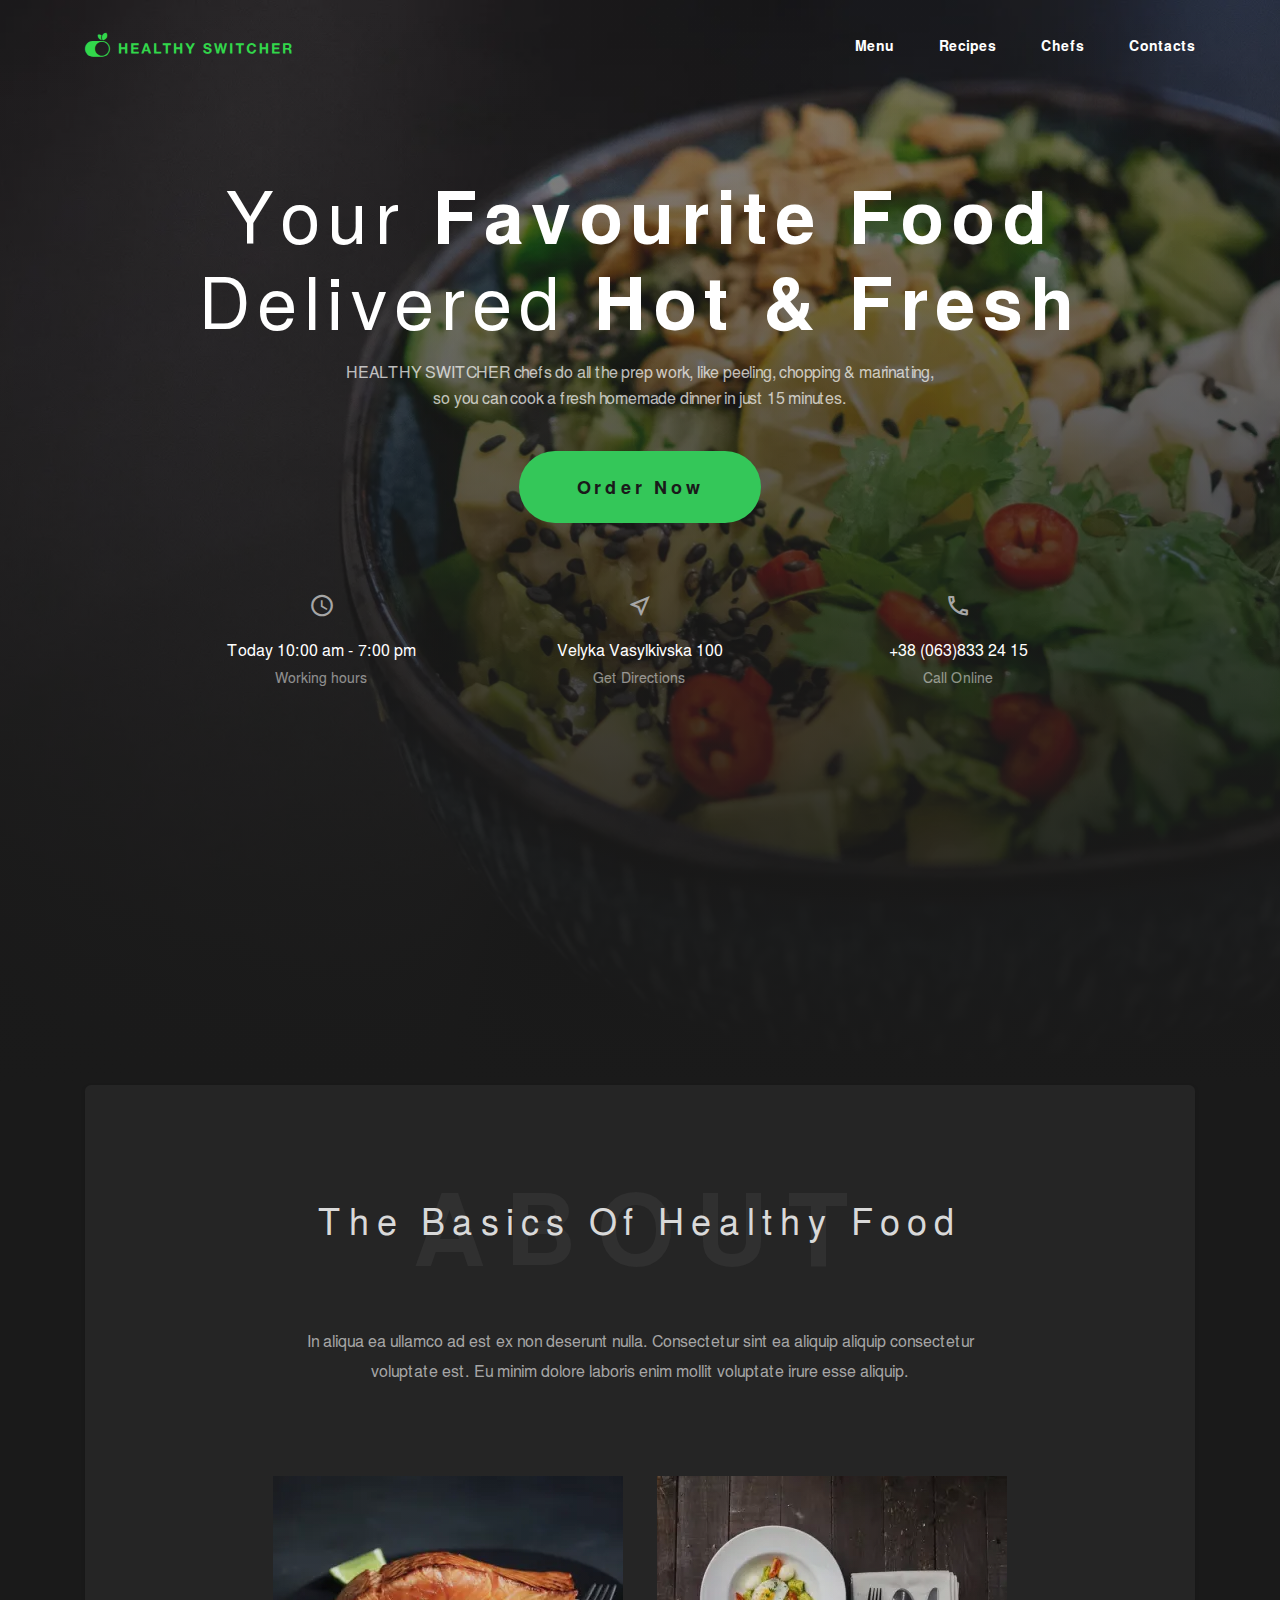
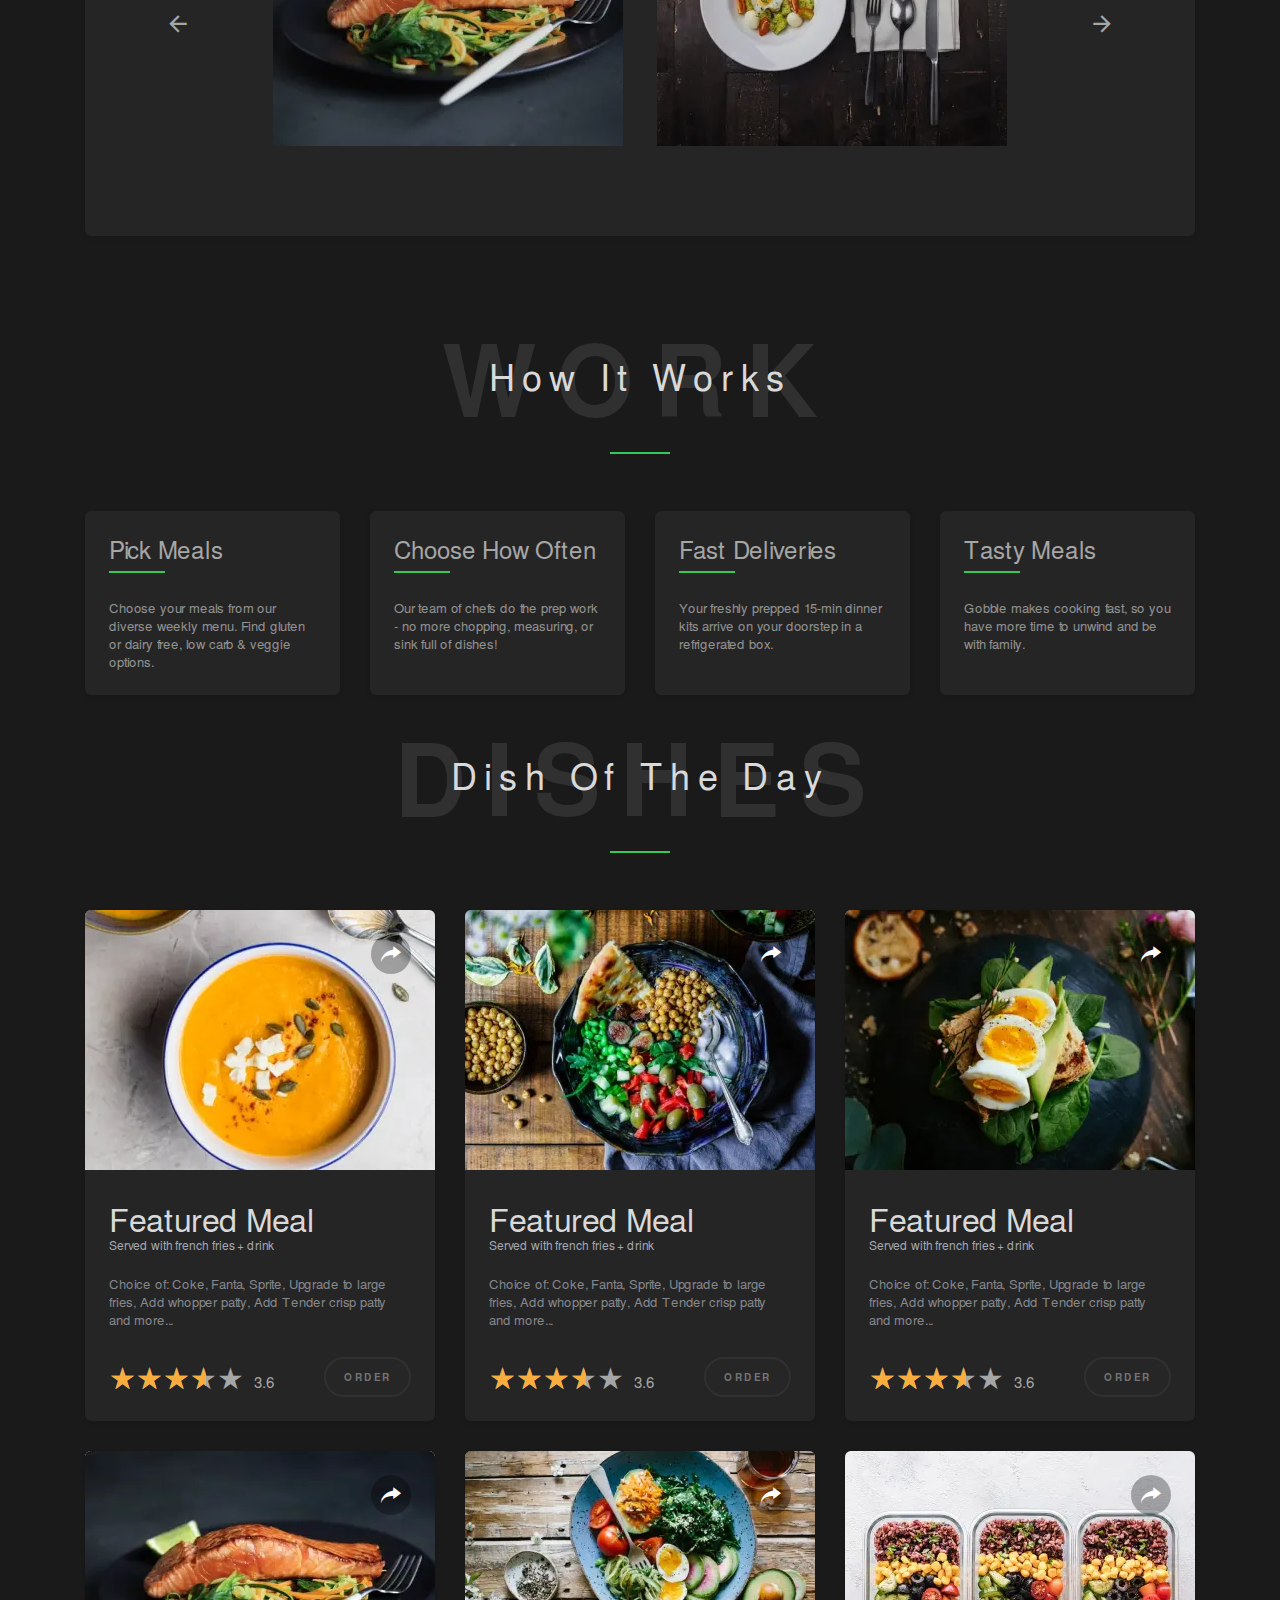
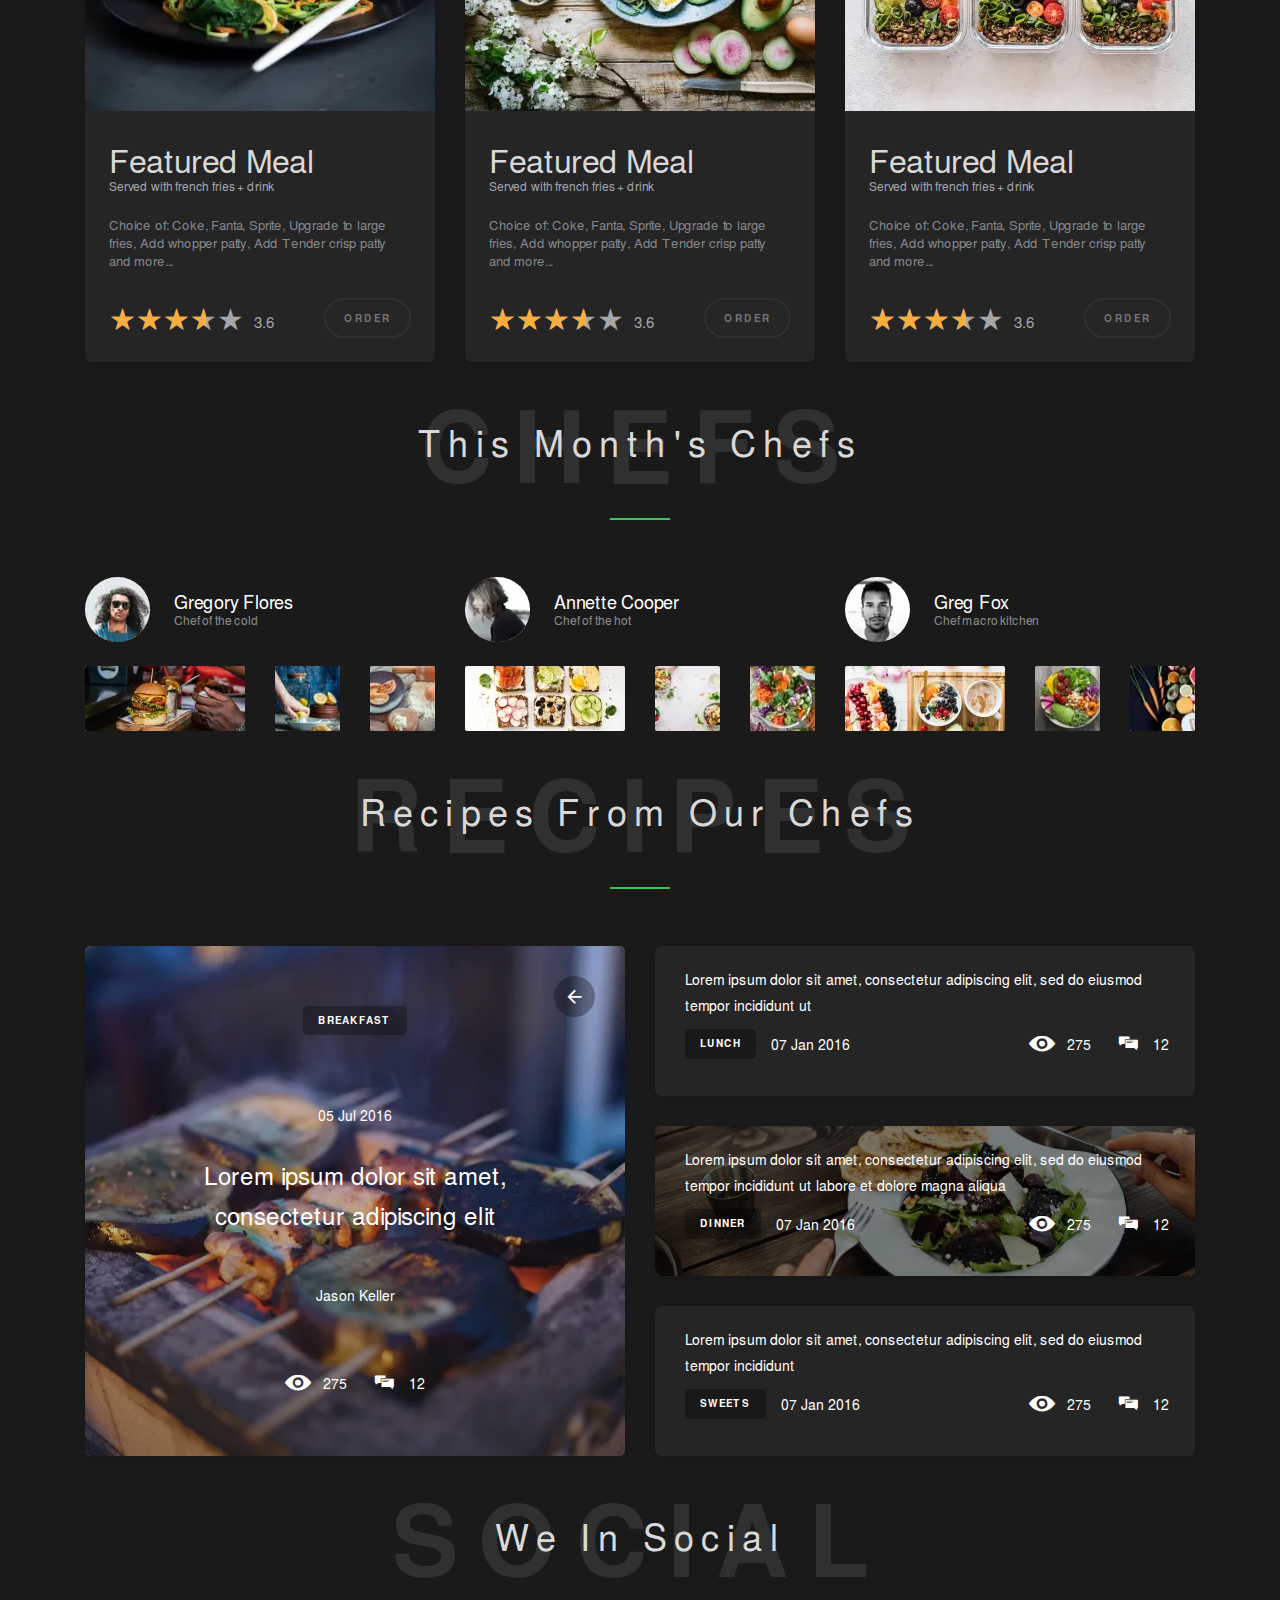
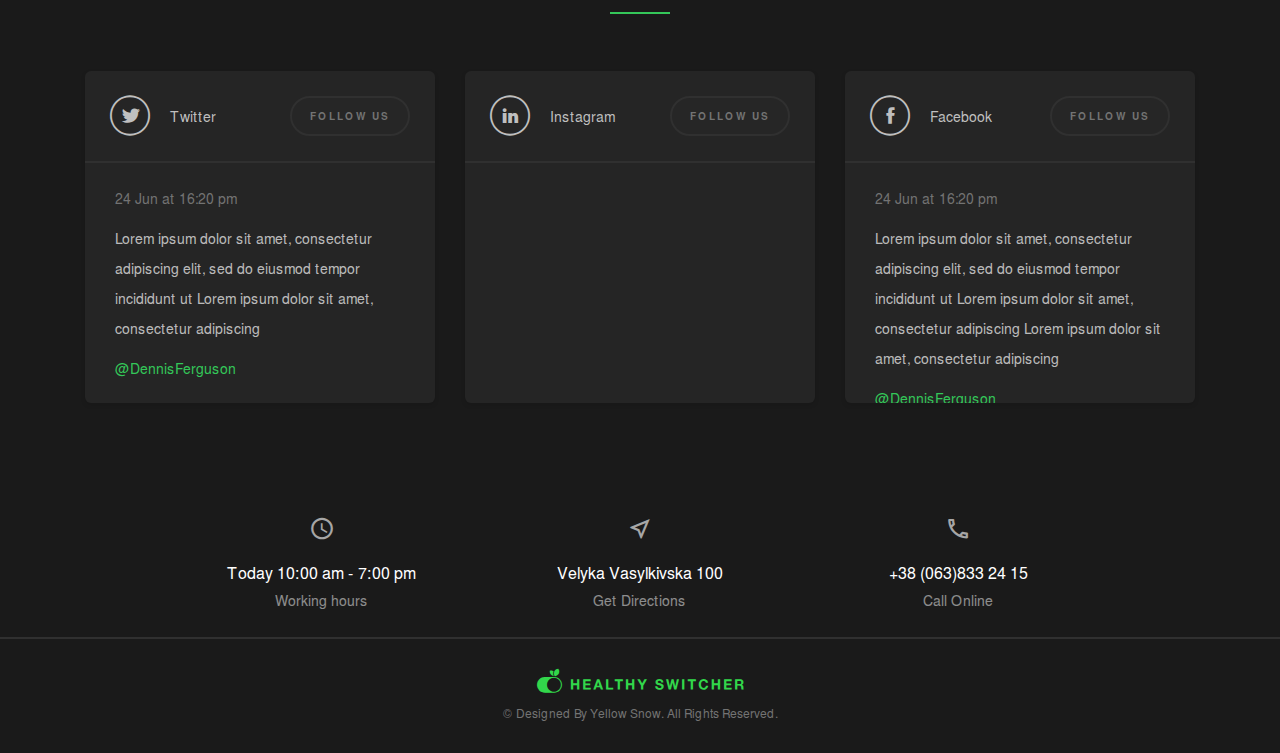
==== commit 98c75fb3: "new" ====
--- a/home.html
+++ b/home.html
@@ -6,7 +6,7 @@
 	<meta charset="UTF-8">
 	<meta name="format-detection" content="telephone=no">
 	<!-- <style>body{opacity: 0;}</style> -->
-	<link rel="stylesheet" href="css/style.min.css?_v=20220909202429">
+	<link rel="stylesheet" href="css/style.min.css?_v=20220909213446">
 	<link rel="shortcut icon" href="favicon.ico">
 	<!-- <meta name="robots" content="noindex, nofollow"> -->
 	<meta name="viewport" content="width=device-width, initial-scale=1.0">
@@ -84,7 +84,7 @@
 									<!-- Слайд -->
 									<div class="gallery-block__slide swiper-slide">
 										<div class="gallery-block__image">
-											<picture><source data-srcset="img/cover.webp" srcset="[data-uri]" type="image/webp"><img src="[data-uri]"  class="swiper-lazy" data-src="img/cover.jpg" alt="food"></picture>
+											<picture><source data-srcset="img/gallery/food-1.webp" srcset="[data-uri]" type="image/webp"><img src="[data-uri]"  class="swiper-lazy" data-src="img/gallery/food-1.jpg" alt="food"></picture>
 										</div>
 									</div>
 									<!-- Слайд -->
@@ -96,25 +96,31 @@
 									<!-- Слайд -->
 									<div class="gallery-block__slide swiper-slide">
 										<div class="gallery-block__image">
-											<picture><source data-srcset="img/gallery/food-1.webp" srcset="[data-uri]" type="image/webp"><img src="[data-uri]"  class="swiper-lazy" data-src="img/gallery/food-1.jpg" alt="food"></picture>
+											<picture><source data-srcset="img/dish/dish-01.webp" srcset="[data-uri]" type="image/webp"><img src="[data-uri]"  class="swiper-lazy" data-src="img/dish/dish-01.jpg" alt="food"></picture>
 										</div>
 									</div>
 									<!-- Слайд -->
 									<div class="gallery-block__slide swiper-slide">
 										<div class="gallery-block__image">
-											<picture><source data-srcset="img/gallery/food-2.webp" srcset="[data-uri]" type="image/webp"><img src="[data-uri]"  class="swiper-lazy" data-src="img/gallery/food-2.jpg" alt="food"></picture>
+											<picture><source data-srcset="img/dish/dish-02.webp" srcset="[data-uri]" type="image/webp"><img src="[data-uri]"  class="swiper-lazy" data-src="img/dish/dish-02.jpg" alt="food"></picture>
 										</div>
 									</div>
 									<!-- Слайд -->
 									<div class="gallery-block__slide swiper-slide">
 										<div class="gallery-block__image">
-											<picture><source data-srcset="img/gallery/food-1.webp" srcset="[data-uri]" type="image/webp"><img src="[data-uri]"  class="swiper-lazy" data-src="img/gallery/food-1.jpg" alt="food"></picture>
+											<picture><source data-srcset="img/dish/dish-03.webp" srcset="[data-uri]" type="image/webp"><img src="[data-uri]"  class="swiper-lazy" data-src="img/dish/dish-03.jpg" alt="food"></picture>
 										</div>
 									</div>
 									<!-- Слайд -->
 									<div class="gallery-block__slide swiper-slide">
 										<div class="gallery-block__image">
-											<picture><source data-srcset="img/gallery/food-2.webp" srcset="[data-uri]" type="image/webp"><img src="[data-uri]"  class="swiper-lazy" data-src="img/gallery/food-2.jpg" alt="food"></picture>
+											<picture><source data-srcset="img/dish/dish-05.webp" srcset="[data-uri]" type="image/webp"><img src="[data-uri]"  class="swiper-lazy" data-src="img/dish/dish-05.jpg" alt="food"></picture>
+										</div>
+									</div>
+									<!-- Слайд -->
+									<div class="gallery-block__slide swiper-slide">
+										<div class="gallery-block__image">
+											<picture><source data-srcset="img/dish/dish-06.webp" srcset="[data-uri]" type="image/webp"><img src="[data-uri]"  class="swiper-lazy" data-src="img/dish/dish-06.jpg" alt="food"></picture>
 										</div>
 									</div>
 								</div>
@@ -558,24 +564,26 @@
 					</div>
 				</div>
 			</section>
-			<div class="info__container_narrow">
-				<div class="info-block">
-					<div class="info-block__items">
-						<a href="#" class="info-block__item">
-							<div class="info-block__image _icon-watch"></div>
-							<div class="info-block__text">Today 10:00 am - 7:00 pm</div>
-							<div class="info-block__label">Working hours</div>
-						</a>
-						<a href="#" class="info-block__item">
-							<div class="info-block__image _icon-nearme"></div>
-							<div class="info-block__text">Velyka Vasylkivska 100</div>
-							<div class="info-block__label">Get Directions</div>
-						</a>
-						<a href="tel:380638332415" class="info-block__item">
-							<div class="info-block__image _icon-phone"></div>
-							<div class="info-block__text">+38 (063)833 24 15</div>
-							<div class="info-block__label">Call Online</div>
-						</a>
+			<div class="info">
+				<div class="info__container info__container_narrow">
+					<div class="info-block">
+						<div class="info-block__items">
+							<a href="#" class="info-block__item">
+								<div class="info-block__image _icon-watch"></div>
+								<div class="info-block__text">Today 10:00 am - 7:00 pm</div>
+								<div class="info-block__label">Working hours</div>
+							</a>
+							<a href="#" class="info-block__item">
+								<div class="info-block__image _icon-nearme"></div>
+								<div class="info-block__text">Velyka Vasylkivska 100</div>
+								<div class="info-block__label">Get Directions</div>
+							</a>
+							<a href="tel:380638332415" class="info-block__item">
+								<div class="info-block__image _icon-phone"></div>
+								<div class="info-block__text">+38 (063)833 24 15</div>
+								<div class="info-block__label">Call Online</div>
+							</a>
+						</div>
 					</div>
 				</div>
 			</div>
@@ -597,7 +605,7 @@
 		</div>
 	</div>
 </div> -->
-	<script src="js/app.min.js?_v=20220909202429"></script>
+	<script src="js/app.min.js?_v=20220909213446"></script>
 </body>
 
 </html>--- a/css/style.min.css
+++ b/css/style.min.css
@@ -1 +1 @@
-@charset "UTF-8";@font-face{font-family:icons;font-display:swap;src:url(../fonts/icons.woff2) format("woff2"),url(../fonts/icons.woff) format("woff");font-weight:400;font-style:normal}@font-face{font-family:texgyreheros;font-display:swap;src:url(../fonts/texgyreheros-bold.woff2) format("woff2"),url(../fonts/texgyreheros-bold.woff) format("woff");font-weight:700;font-style:normal}@font-face{font-family:texgyreheros;font-display:swap;src:url(../fonts/texgyreheros-regular.woff2) format("woff2"),url(../fonts/texgyreheros-regular.woff) format("woff");font-weight:400;font-style:normal}.item-social__image::before,.recipes__item_big::before,[class*=_icon-]:before{font-family:icons;font-style:normal;font-weight:400;font-variant:normal;text-transform:none;line-height:1;-webkit-font-smoothing:antialiased;-moz-osx-font-smoothing:grayscale}[class*=_icon-]:before{display:block}._icon-instagram:before{content:"\e900"}._icon-facebook:before{content:"\e901"}._icon-twitter:before{content:"\e902"}._icon-question:before{content:"\e903"}._icon-eye:before{content:"\e904"}._icon-arrow-up:before{content:"\e905"}._icon-arrow-forward:before{content:"\e906"}._icon-arrow-back:before,.item-social__image:before,.recipes__item_big:before{content:"\e907"}._icon-phone:before{content:"\e908"}._icon-nearme:before{content:"\e909"}._icon-watch:before{content:"\e90a"}._icon-logo:before{content:"\e90b";color:#32d74b}*{padding:0;margin:0;border:0}*,:after,:before{-webkit-box-sizing:border-box;box-sizing:border-box}body,html{height:100%;min-width:320px}body{color:#a6a6a6;line-height:1;font-family:texgyreheros;font-size:.875rem;-ms-text-size-adjust:100%;-moz-text-size-adjust:100%;-webkit-text-size-adjust:100%;-webkit-font-smoothing:antialiased;-moz-osx-font-smoothing:grayscale}button,input,textarea{font-family:texgyreheros;font-size:inherit}button{cursor:pointer;color:inherit;background-color:inherit}a{color:inherit}a:link,a:visited{text-decoration:none}a:hover{text-decoration:none}ul li{list-style:none}img{vertical-align:top}h1,h2,h3,h4,h5,h6{font-weight:inherit;font-size:inherit}body{background-color:#1a1a1a}.lock body{overflow:hidden;-ms-touch-action:none;touch-action:none}.wrapper{min-height:100%;display:-webkit-box;display:-ms-flexbox;display:flex;-webkit-box-orient:vertical;-webkit-box-direction:normal;-ms-flex-direction:column;flex-direction:column;overflow:hidden}.wrapper>main{-webkit-box-flex:1;-ms-flex:1 1 auto;flex:1 1 auto}.wrapper>*{min-width:0}[class*=__container]{max-width:69.375rem;-webkit-box-sizing:content-box;box-sizing:content-box;margin:0 auto;padding:0 .9375rem}[class*=__container_narrow]{max-width:57.1875rem}.button{display:-webkit-inline-box;display:-ms-inline-flexbox;display:inline-flex;-webkit-box-pack:center;-ms-flex-pack:center;justify-content:center;-webkit-box-align:center;-ms-flex-align:center;align-items:center;padding:1.5625rem 3.625rem;background-color:#34c759;border-radius:43px;color:#1a1a1a;letter-spacing:.2em;line-height:1.2222222222;font-weight:700;text-transform:capitalize;-webkit-transition:all .3s ease 0s;-o-transition:all .3s ease 0s;transition:all .3s ease 0s}@supports (font-size:clamp(0.875rem ,0.7774390244rem + 0.487804878vw ,1.125rem)){.button{font-size:clamp(.875rem ,.7774390244rem + .487804878vw ,1.125rem)}}@supports not (font-size:clamp(0.875rem ,0.7774390244rem + 0.487804878vw ,1.125rem)){.button{font-size:calc(.875rem + .25 * (100vw - 20rem)/ 51.25)}}.button._fw{width:100%}.button-card{display:-webkit-inline-box;display:-ms-inline-flexbox;display:inline-flex;-webkit-box-pack:center;-ms-flex-pack:center;justify-content:center;-webkit-box-align:center;-ms-flex-align:center;align-items:center;-ms-flex-item-align:start;-ms-grid-row-align:start;align-self:start;text-align:center;letter-spacing:.2em;text-transform:uppercase;font-size:.625rem;font-weight:900;color:#737373;background-color:#262626;border:2px solid #303030;border-radius:30px;padding:.625rem 1.125rem;min-height:2.5rem;-webkit-transition:all .3s ease 0s;-o-transition:all .3s ease 0s;transition:all .3s ease 0s}.rating{display:-webkit-box;display:-ms-flexbox;display:flex;-webkit-box-align:end;-ms-flex-align:end;align-items:flex-end;font-size:30px;line-height:.75;-webkit-transition:opacity .3s ease 0s;-o-transition:opacity .3s ease 0s;transition:opacity .3s ease 0s}.rating.rating_sending{opacity:.2}.rating.rating_set .rating__active,.rating.rating_set .rating__item{cursor:pointer}.rating__body{position:relative}.rating__body::before{content:"★★★★★";display:block}.rating__active{position:absolute;width:0%;height:100%;top:0;left:0;overflow:hidden}.rating__active::before{content:"★★★★★";position:absolute;width:100%;height:100%;top:0;left:0;color:#f9ad3d}.rating__items{display:-webkit-box;display:-ms-flexbox;display:flex;position:absolute;width:100%;height:100%;top:0;left:0}.rating__item{-webkit-box-flex:0;-ms-flex:0 0 20%;flex:0 0 20%;height:100%;opacity:0}.rating__value{font-size:50%;line-height:1;padding:0 0 0 10px}[class*=-ibg]{position:relative}[class*=-ibg] img{position:absolute;width:100%;height:100%;top:0;left:0;-o-object-fit:cover;object-fit:cover}[class*=-ibg_contain] img{-o-object-fit:contain;object-fit:contain}.item-social__body::-webkit-scrollbar{width:4px;height:0;background:0 0}.item-social__body::-webkit-scrollbar-thumb{background-color:#999;width:2px;height:10px;border-radius:9em}.info-block{margin:0 -.9375rem}.info-block__items{display:-webkit-box;display:-ms-flexbox;display:flex;-webkit-box-align:start;-ms-flex-align:start;align-items:start;margin:0 -.3125rem}.info-block__item{padding:0 .3125rem;-webkit-box-flex:1;-ms-flex:1 1 33.333%;flex:1 1 33.333%;display:-webkit-box;display:-ms-flexbox;display:flex;-webkit-box-orient:vertical;-webkit-box-direction:normal;-ms-flex-direction:column;flex-direction:column;-webkit-box-pack:center;-ms-flex-pack:center;justify-content:center;-webkit-box-align:center;-ms-flex-align:center;align-items:center;text-align:center;-webkit-transition:all .3s ease 0s;-o-transition:all .3s ease 0s;transition:all .3s ease 0s}.info-block__image{font-size:1.625rem}.info-block__text{font-size:1rem;line-height:1.875;color:#fff}.info-block__text:not(:last-child){margin-bottom:.3125rem}.info-block__label{color:#fff;opacity:.5}.header-block{text-align:center}.header-block__title{letter-spacing:.2em;color:#303030;font-weight:900;text-transform:uppercase;position:relative}@supports (font-size:clamp(2.5rem ,1.0365853659rem + 7.3170731707vw ,6.25rem)){.header-block__title{font-size:clamp(2.5rem ,1.0365853659rem + 7.3170731707vw ,6.25rem)}}@supports not (font-size:clamp(2.5rem ,1.0365853659rem + 7.3170731707vw ,6.25rem)){.header-block__title{font-size:calc(2.5rem + 3.75 * (100vw - 20rem)/ 51.25)}}.header-block__title::after{content:"";bottom:-28px;left:50%;-webkit-transform:translate(-50%,0);-ms-transform:translate(-50%,0);transform:translate(-50%,0);background-color:#34c759;height:2px;width:60px;position:absolute}.header-block__subtitle{position:relative;z-index:2;text-transform:capitalize;color:#d9d9d9;letter-spacing:.2em;line-height:2.5}@supports (font-size:clamp(1.25rem ,0.8597560976rem + 1.9512195122vw ,2.25rem)){.header-block__subtitle{font-size:clamp(1.25rem ,.8597560976rem + 1.9512195122vw ,2.25rem)}}@supports not (font-size:clamp(1.25rem ,0.8597560976rem + 1.9512195122vw ,2.25rem)){.header-block__subtitle{font-size:calc(1.25rem + 1 * (100vw - 20rem)/ 51.25)}}@supports (margin-top:clamp(-5.9375rem ,-1.5929878049rem + -6.0975609756vw ,-2.8125rem)){.header-block__subtitle{margin-top:clamp(-5.9375rem ,-1.5929878049rem + -6.0975609756vw ,-2.8125rem)}}@supports not (margin-top:clamp(-5.9375rem ,-1.5929878049rem + -6.0975609756vw ,-2.8125rem)){.header-block__subtitle{margin-top:calc(-2.8125rem + -3.125 * (100vw - 20rem)/ 51.25)}}.header{position:absolute;width:100%;z-index:50;top:0;left:0}.header._header-scroll{position:fixed;top:-200%;background:-webkit-gradient(linear,left top,left bottom,from(#000),color-stop(72%,rgba(0,0,0,.9724264706)),to(rgba(0,0,0,.5326505602)));background:-o-linear-gradient(top,#000 0,rgba(0,0,0,.9724264706) 72%,rgba(0,0,0,.5326505602) 100%);background:linear-gradient(180deg,#000 0,rgba(0,0,0,.9724264706) 72%,rgba(0,0,0,.5326505602) 100%)}.header._header-show{-webkit-transition:top .3s ease 0s;-o-transition:top .3s ease 0s;transition:top .3s ease 0s;top:0}.header__container{min-height:5.625rem;display:-webkit-box;display:-ms-flexbox;display:flex;-webkit-box-align:center;-ms-flex-align:center;align-items:center;-webkit-box-pack:justify;-ms-flex-pack:justify;justify-content:space-between;-webkit-column-gap:1.25rem;-moz-column-gap:1.25rem;column-gap:1.25rem}.header__logo{-webkit-box-flex:0;-ms-flex:0 0 208px;flex:0 0 208px;font-size:1.5rem;position:relative;z-index:2}.menu{display:-webkit-box;display:-ms-flexbox;display:flex;-webkit-box-align:center;-ms-flex-align:center;align-items:center}.menu__list{display:-webkit-box;display:-ms-flexbox;display:flex;-webkit-box-align:center;-ms-flex-align:center;align-items:center;-ms-flex-wrap:wrap;flex-wrap:wrap;row-gap:.9375rem}@supports ((-moz-column-gap:clamp(1.25rem ,0.6402439024rem + 3.0487804878vw ,2.8125rem)) or (column-gap:clamp(1.25rem ,0.6402439024rem + 3.0487804878vw ,2.8125rem))){.menu__list{-webkit-column-gap:clamp(1.25rem ,.6402439024rem + 3.0487804878vw ,2.8125rem);-moz-column-gap:clamp(1.25rem ,.6402439024rem + 3.0487804878vw ,2.8125rem);column-gap:clamp(1.25rem ,.6402439024rem + 3.0487804878vw ,2.8125rem)}}@supports not ((-moz-column-gap:clamp(1.25rem ,0.6402439024rem + 3.0487804878vw ,2.8125rem)) or (column-gap:clamp(1.25rem ,0.6402439024rem + 3.0487804878vw ,2.8125rem))){.menu__list{-webkit-column-gap:calc(1.25rem + 1.5625 * (100vw - 20rem)/ 51.25);-moz-column-gap:calc(1.25rem + 1.5625 * (100vw - 20rem)/ 51.25);column-gap:calc(1.25rem + 1.5625 * (100vw - 20rem)/ 51.25)}}.menu__item{color:#fff;font-weight:700;-webkit-transition:color .3s ease 0s;-o-transition:color .3s ease 0s;transition:color .3s ease 0s}.icon-menu{display:none}.footer{border-top:2px solid #303030}.footer__container{display:-webkit-box;display:-ms-flexbox;display:flex;-webkit-box-orient:vertical;-webkit-box-direction:normal;-ms-flex-direction:column;flex-direction:column;-webkit-box-align:center;-ms-flex-align:center;align-items:center;gap:.625rem}@supports (padding-top:clamp(0.9375rem ,0.5716463415rem + 1.8292682927vw ,1.875rem)){.footer__container{padding-top:clamp(.9375rem ,.5716463415rem + 1.8292682927vw ,1.875rem)}}@supports not (padding-top:clamp(0.9375rem ,0.5716463415rem + 1.8292682927vw ,1.875rem)){.footer__container{padding-top:calc(.9375rem + .9375 * (100vw - 20rem)/ 51.25)}}@supports (padding-bottom:clamp(0.9375rem ,0.5716463415rem + 1.8292682927vw ,1.875rem)){.footer__container{padding-bottom:clamp(.9375rem ,.5716463415rem + 1.8292682927vw ,1.875rem)}}@supports not (padding-bottom:clamp(0.9375rem ,0.5716463415rem + 1.8292682927vw ,1.875rem)){.footer__container{padding-bottom:calc(.9375rem + .9375 * (100vw - 20rem)/ 51.25)}}.footer__logo{font-size:1.5rem}.footer__copy{text-align:center;font-size:.75rem;line-height:1.6666666667;text-transform:capitalize;color:#737373}.no-webp .main{background:-webkit-gradient(linear,left top,left bottom,from(rgba(26,26,26,.0001)),to(#1a1a1a)),-webkit-gradient(linear,left bottom,left top,from(rgba(33,33,33,.5)),to(rgba(33,33,33,.5))),url(../img/main/bg.jpg) center/cover no-repeat}.no-webp .main{background:-o-linear-gradient(top,rgba(26,26,26,.0001) 0,#1a1a1a 100%),-o-linear-gradient(bottom,rgba(33,33,33,.5),rgba(33,33,33,.5)),url(../img/main/bg.jpg) center/cover no-repeat}.no-webp .main{background:linear-gradient(180deg,rgba(26,26,26,.0001) 0,#1a1a1a 100%),linear-gradient(0deg,rgba(33,33,33,.5),rgba(33,33,33,.5)),url(../img/main/bg.jpg) center/cover no-repeat}@supports (padding-top:clamp(4.375rem ,1.9115853659rem + 12.3170731707vw ,10.6875rem)){.main{padding-top:clamp(4.375rem ,1.9115853659rem + 12.3170731707vw ,10.6875rem)}}@supports not (padding-top:clamp(4.375rem ,1.9115853659rem + 12.3170731707vw ,10.6875rem)){.main{padding-top:calc(4.375rem + 6.3125 * (100vw - 20rem)/ 51.25)}}@supports (padding-bottom:clamp(3.125rem ,-5.4359756098rem + 42.8048780488vw ,25.0625rem)){.main{padding-bottom:clamp(3.125rem ,-5.4359756098rem + 42.8048780488vw ,25.0625rem)}}@supports not (padding-bottom:clamp(3.125rem ,-5.4359756098rem + 42.8048780488vw ,25.0625rem)){.main{padding-bottom:calc(3.125rem + 21.9375 * (100vw - 20rem)/ 51.25)}}@supports (margin-bottom:clamp(1.25rem ,0.0304878049rem + 6.0975609756vw ,4.375rem)){.body-main:not(:last-child){margin-bottom:clamp(1.25rem ,.0304878049rem + 6.0975609756vw ,4.375rem)}}@supports not (margin-bottom:clamp(1.25rem ,0.0304878049rem + 6.0975609756vw ,4.375rem)){.body-main:not(:last-child){margin-bottom:calc(1.25rem + 3.125 * (100vw - 20rem)/ 51.25)}}.body-main__top{display:-webkit-box;display:-ms-flexbox;display:flex;-webkit-box-orient:vertical;-webkit-box-direction:normal;-ms-flex-direction:column;flex-direction:column;-webkit-box-pack:center;-ms-flex-pack:center;justify-content:center;-webkit-box-align:center;-ms-flex-align:center;align-items:center;text-align:center}.body-main__title{line-height:1.1666666667;color:#fff;letter-spacing:.1em;text-transform:capitalize}@supports (font-size:clamp(1.875rem ,0.8506097561rem + 5.1219512195vw ,4.5rem)){.body-main__title{font-size:clamp(1.875rem ,.8506097561rem + 5.1219512195vw ,4.5rem)}}@supports not (font-size:clamp(1.875rem ,0.8506097561rem + 5.1219512195vw ,4.5rem)){.body-main__title{font-size:calc(1.875rem + 2.625 * (100vw - 20rem)/ 51.25)}}.body-main__title span{font-weight:600}.body-main__title:not(:last-child){margin-bottom:1rem}.body-main__text{max-width:37.1875rem;color:#fff;line-height:1.625;opacity:.7;letter-spacing:-.2px}@supports (font-size:clamp(0.875rem ,0.8262195122rem + 0.243902439vw ,1rem)){.body-main__text{font-size:clamp(.875rem ,.8262195122rem + .243902439vw ,1rem)}}@supports not (font-size:clamp(0.875rem ,0.8262195122rem + 0.243902439vw ,1rem)){.body-main__text{font-size:calc(.875rem + .125 * (100vw - 20rem)/ 51.25)}}@supports (margin-bottom:clamp(0.625rem ,-0.1067073171rem + 3.6585365854vw ,2.5rem)){.body-main__text:not(:last-child){margin-bottom:clamp(.625rem ,-.1067073171rem + 3.6585365854vw ,2.5rem)}}@supports not (margin-bottom:clamp(0.625rem ,-0.1067073171rem + 3.6585365854vw ,2.5rem)){.body-main__text:not(:last-child){margin-bottom:calc(.625rem + 1.875 * (100vw - 20rem)/ 51.25)}}.gallery-block__body{background:#252525;-webkit-box-shadow:0 2px 5px rgba(0,0,0,.1);box-shadow:0 2px 5px rgba(0,0,0,.1);border-radius:6px}@supports (padding-top:clamp(1.875rem ,0.4115853659rem + 7.3170731707vw ,5.625rem)){.gallery-block__body{padding-top:clamp(1.875rem ,.4115853659rem + 7.3170731707vw ,5.625rem)}}@supports not (padding-top:clamp(1.875rem ,0.4115853659rem + 7.3170731707vw ,5.625rem)){.gallery-block__body{padding-top:calc(1.875rem + 3.75 * (100vw - 20rem)/ 51.25)}}@supports (padding-bottom:clamp(1.25rem ,-0.4573170732rem + 8.5365853659vw ,5.625rem)){.gallery-block__body{padding-bottom:clamp(1.25rem ,-.4573170732rem + 8.5365853659vw ,5.625rem)}}@supports not (padding-bottom:clamp(1.25rem ,-0.4573170732rem + 8.5365853659vw ,5.625rem)){.gallery-block__body{padding-bottom:calc(1.25rem + 4.375 * (100vw - 20rem)/ 51.25)}}.gallery-block__top{text-align:center}@supports (margin-bottom:clamp(1.25rem ,0.25rem + 5vw ,3.8125rem)){.gallery-block__header{margin-bottom:clamp(1.25rem ,.25rem + 5vw ,3.8125rem)}}@supports not (margin-bottom:clamp(1.25rem ,0.25rem + 5vw ,3.8125rem)){.gallery-block__header{margin-bottom:calc(1.25rem + 2.5625 * (100vw - 20rem)/ 51.25)}}.gallery-block__title{letter-spacing:.2em;color:#303030;font-weight:900}@supports (font-size:clamp(3.125rem ,1.9054878049rem + 6.0975609756vw ,6.25rem)){.gallery-block__title{font-size:clamp(3.125rem ,1.9054878049rem + 6.0975609756vw ,6.25rem)}}@supports not (font-size:clamp(3.125rem ,1.9054878049rem + 6.0975609756vw ,6.25rem)){.gallery-block__title{font-size:calc(3.125rem + 3.125 * (100vw - 20rem)/ 51.25)}}.gallery-block__subtitle{color:#d9d9d9;letter-spacing:.2em;line-height:2.5}@supports (font-size:clamp(1rem ,0.512195122rem + 2.4390243902vw ,2.25rem)){.gallery-block__subtitle{font-size:clamp(1rem ,.512195122rem + 2.4390243902vw ,2.25rem)}}@supports not (font-size:clamp(1rem ,0.512195122rem + 2.4390243902vw ,2.25rem)){.gallery-block__subtitle{font-size:calc(1rem + 1.25 * (100vw - 20rem)/ 51.25)}}@supports (margin-top:clamp(-6.25rem ,-1.4710365854rem + -6.7073170732vw ,-2.8125rem)){.gallery-block__subtitle{margin-top:clamp(-6.25rem ,-1.4710365854rem + -6.7073170732vw ,-2.8125rem)}}@supports not (margin-top:clamp(-6.25rem ,-1.4710365854rem + -6.7073170732vw ,-2.8125rem)){.gallery-block__subtitle{margin-top:calc(-2.8125rem + -3.4375 * (100vw - 20rem)/ 51.25)}}.gallery-block__text{max-width:45.9375rem;margin-top:0;margin-left:auto;margin-right:auto;font-size:1rem;line-height:1.875}@supports (margin-bottom:clamp(1.25rem ,-0.4573170732rem + 8.5365853659vw ,5.625rem)){.gallery-block__text{margin-bottom:clamp(1.25rem ,-.4573170732rem + 8.5365853659vw ,5.625rem)}}@supports not (margin-bottom:clamp(1.25rem ,-0.4573170732rem + 8.5365853659vw ,5.625rem)){.gallery-block__text{margin-bottom:calc(1.25rem + 4.375 * (100vw - 20rem)/ 51.25)}}.gallery-block__bottom{min-width:0;position:relative}.gallery-block__slider{max-width:21.875rem;margin:0 auto}.gallery-block__slide{position:relative;-webkit-box-flex:0;-ms-flex:0 0 350px;flex:0 0 350px}.gallery-block__slide::before{content:"";width:100%;height:100%;top:0;left:0;position:absolute;background:-webkit-gradient(linear,left bottom,left top,from(rgba(38,38,38,.15)),to(rgba(38,38,38,.15)));background:-o-linear-gradient(bottom,rgba(38,38,38,.15),rgba(38,38,38,.15));background:linear-gradient(0deg,rgba(38,38,38,.15),rgba(38,38,38,.15))}.gallery-block__image{text-align:center}.gallery-block__image img{max-width:100%}.swiper-button-prev{font-size:1.625rem;position:absolute;top:50%}@supports (left:clamp(0.0000000625rem ,-14.6551721681rem + 27.5862065517vw ,5rem)){.swiper-button-prev{left:clamp(.0000000625rem ,-14.6551721681rem + 27.5862065517vw ,5rem)}}@supports not (left:clamp(0.0000000625rem ,-14.6551721681rem + 27.5862065517vw ,5rem)){.swiper-button-prev{left:calc(.0000000625rem + 4.9999999375 * (100vw - 53.125rem)/ 18.125)}}.swiper-button-next{font-size:1.625rem;position:absolute;top:50%}@supports (right:clamp(0.0000000625rem ,-14.6551721681rem + 27.5862065517vw ,5rem)){.swiper-button-next{right:clamp(.0000000625rem ,-14.6551721681rem + 27.5862065517vw ,5rem)}}@supports not (right:clamp(0.0000000625rem ,-14.6551721681rem + 27.5862065517vw ,5rem)){.swiper-button-next{right:calc(.0000000625rem + 4.9999999375 * (100vw - 53.125rem)/ 18.125)}}@supports (margin-top:clamp(1.875rem ,0.4115853659rem + 7.3170731707vw ,5.625rem)){.work{margin-top:clamp(1.875rem ,.4115853659rem + 7.3170731707vw ,5.625rem)}}@supports not (margin-top:clamp(1.875rem ,0.4115853659rem + 7.3170731707vw ,5.625rem)){.work{margin-top:calc(1.875rem + 3.75 * (100vw - 20rem)/ 51.25)}}@supports (margin-bottom:clamp(0.9375rem ,0.5716463415rem + 1.8292682927vw ,1.875rem)){.work{margin-bottom:clamp(.9375rem ,.5716463415rem + 1.8292682927vw ,1.875rem)}}@supports not (margin-bottom:clamp(0.9375rem ,0.5716463415rem + 1.8292682927vw ,1.875rem)){.work{margin-bottom:calc(.9375rem + .9375 * (100vw - 20rem)/ 51.25)}}@supports (margin-bottom:clamp(1.875rem ,0.4115853659rem + 7.3170731707vw ,5.625rem)){.work__header:not(:last-child){margin-bottom:clamp(1.875rem ,.4115853659rem + 7.3170731707vw ,5.625rem)}}@supports not (margin-bottom:clamp(1.875rem ,0.4115853659rem + 7.3170731707vw ,5.625rem)){.work__header:not(:last-child){margin-bottom:calc(1.875rem + 3.75 * (100vw - 20rem)/ 51.25)}}.work__items{display:-webkit-box;display:-ms-flexbox;display:flex;-ms-flex-wrap:wrap;flex-wrap:wrap;margin:0 -.9375rem;row-gap:1.875rem}.work__item{padding:0 .9375rem;-webkit-box-flex:1;-ms-flex:1 1 25%;flex:1 1 25%}.work__card{background-color:#252525;-webkit-box-shadow:0 2px 5px rgba(0,0,0,.1);box-shadow:0 2px 5px rgba(0,0,0,.1);border-radius:6px;display:-webkit-box;display:-ms-flexbox;display:flex;-webkit-box-orient:vertical;-webkit-box-direction:normal;-ms-flex-direction:column;flex-direction:column;height:100%;min-width:15.9375rem;row-gap:2.25rem;padding:1.5rem;-webkit-transition:all .3s ease 0s;-o-transition:all .3s ease 0s;transition:all .3s ease 0s}.work__title{font-size:1.5rem;line-height:1.1818181818;letter-spacing:-.275px;text-transform:capitalize;position:relative;-webkit-transition:color .3s ease 0s;-o-transition:color .3s ease 0s;transition:color .3s ease 0s}.work__title::after{content:"";position:absolute;height:.125rem;width:3.5rem;background-color:#34c759;-webkit-transition:background-color .3s ease 0s;-o-transition:background-color .3s ease 0s;transition:background-color .3s ease 0s;bottom:-10px;left:0}.work__text{-webkit-box-flex:1;-ms-flex:1 1 auto;flex:1 1 auto;font-size:.8125rem;line-height:1.3846153846;letter-spacing:-.1625px;color:rgba(255,255,255,.5);-webkit-transition:color .3s ease 0s;-o-transition:color .3s ease 0s;transition:color .3s ease 0s}@supports (margin-bottom:clamp(0.9375rem ,0.5716463415rem + 1.8292682927vw ,1.875rem)){.dish{margin-bottom:clamp(.9375rem ,.5716463415rem + 1.8292682927vw ,1.875rem)}}@supports not (margin-bottom:clamp(0.9375rem ,0.5716463415rem + 1.8292682927vw ,1.875rem)){.dish{margin-bottom:calc(.9375rem + .9375 * (100vw - 20rem)/ 51.25)}}@supports (margin-bottom:clamp(1.875rem ,0.4115853659rem + 7.3170731707vw ,5.625rem)){.dish__header:not(:last-child){margin-bottom:clamp(1.875rem ,.4115853659rem + 7.3170731707vw ,5.625rem)}}@supports not (margin-bottom:clamp(1.875rem ,0.4115853659rem + 7.3170731707vw ,5.625rem)){.dish__header:not(:last-child){margin-bottom:calc(1.875rem + 3.75 * (100vw - 20rem)/ 51.25)}}.dish__items{display:-webkit-box;display:-ms-flexbox;display:flex;-ms-flex-wrap:wrap;flex-wrap:wrap;row-gap:1.875rem;margin:0 -.9375rem}.dish__item{-webkit-box-flex:1;-ms-flex:1 1 33.333%;flex:1 1 33.333%;padding:0 .9375rem;min-width:21.875rem}.item-dish__card{display:-webkit-box;display:-ms-flexbox;display:flex;-webkit-box-orient:vertical;-webkit-box-direction:normal;-ms-flex-direction:column;flex-direction:column;height:100%;background:#252525;-webkit-box-shadow:0 2px 5px rgba(0,0,0,.1);box-shadow:0 2px 5px rgba(0,0,0,.1);border-radius:6px;overflow:hidden}.item-dish__image-ibg{padding-bottom:74.2857142857%}@supports (margin-bottom:clamp(0.9375rem ,0.5960365854rem + 1.7073170732vw ,1.8125rem)){.item-dish__image-ibg:not(:last-child){margin-bottom:clamp(.9375rem ,.5960365854rem + 1.7073170732vw ,1.8125rem)}}@supports not (margin-bottom:clamp(0.9375rem ,0.5960365854rem + 1.7073170732vw ,1.8125rem)){.item-dish__image-ibg:not(:last-child){margin-bottom:calc(.9375rem + .875 * (100vw - 20rem)/ 51.25)}}.item-dish__image-ibg img{width:100%}.item-dish__image-ibg::before{position:absolute;z-index:2;top:1.5rem;right:1.5rem;-webkit-transition:background-color .3s ease 0s;-o-transition:background-color .3s ease 0s;transition:background-color .3s ease 0s;background-color:rgba(0,0,0,.3);border-radius:50%;padding:.625rem;color:#fff;font-size:1.25rem}.item-dish__content{-webkit-box-flex:1;-ms-flex:1 1 auto;flex:1 1 auto}@supports (padding-left:clamp(0.875rem ,0.631097561rem + 1.2195121951vw ,1.5rem)){.item-dish__content{padding-left:clamp(.875rem ,.631097561rem + 1.2195121951vw ,1.5rem)}}@supports not (padding-left:clamp(0.875rem ,0.631097561rem + 1.2195121951vw ,1.5rem)){.item-dish__content{padding-left:calc(.875rem + .625 * (100vw - 20rem)/ 51.25)}}@supports (padding-right:clamp(0.875rem ,0.631097561rem + 1.2195121951vw ,1.5rem)){.item-dish__content{padding-right:clamp(.875rem ,.631097561rem + 1.2195121951vw ,1.5rem)}}@supports not (padding-right:clamp(0.875rem ,0.631097561rem + 1.2195121951vw ,1.5rem)){.item-dish__content{padding-right:calc(.875rem + .625 * (100vw - 20rem)/ 51.25)}}@supports (padding-bottom:clamp(0.875rem ,0.5335365854rem + 1.7073170732vw ,1.75rem)){.item-dish__content{padding-bottom:clamp(.875rem ,.5335365854rem + 1.7073170732vw ,1.75rem)}}@supports not (padding-bottom:clamp(0.875rem ,0.5335365854rem + 1.7073170732vw ,1.75rem)){.item-dish__content{padding-bottom:calc(.875rem + .875 * (100vw - 20rem)/ 51.25)}}.item-dish__title{line-height:1.1875;color:#d9d9d9}@supports (font-size:clamp(1.5rem ,1.3048780488rem + 0.9756097561vw ,2rem)){.item-dish__title{font-size:clamp(1.5rem ,1.3048780488rem + .9756097561vw ,2rem)}}@supports not (font-size:clamp(1.5rem ,1.3048780488rem + 0.9756097561vw ,2rem)){.item-dish__title{font-size:calc(1.5rem + .5 * (100vw - 20rem)/ 51.25)}}.item-dish__label{font-size:.75rem;line-height:1.3333333333;letter-spacing:-.15px;color:#a4a8b2}@supports (margin-bottom:clamp(0.625rem ,0.3323170732rem + 1.4634146341vw ,1.375rem)){.item-dish__label:not(:last-child){margin-bottom:clamp(.625rem ,.3323170732rem + 1.4634146341vw ,1.375rem)}}@supports not (margin-bottom:clamp(0.625rem ,0.3323170732rem + 1.4634146341vw ,1.375rem)){.item-dish__label:not(:last-child){margin-bottom:calc(.625rem + .75 * (100vw - 20rem)/ 51.25)}}.item-dish__text{font-size:.8125rem;line-height:1.3846153846;letter-spacing:-.1625px;color:#85878c}.item-dish__text:not(:last-child){margin-bottom:1.5rem}.item-dish__bottom{display:-webkit-box;display:-ms-flexbox;display:flex;-webkit-box-align:center;-ms-flex-align:center;align-items:center;-webkit-box-pack:justify;-ms-flex-pack:justify;justify-content:space-between;-ms-flex-wrap:wrap;flex-wrap:wrap;gap:.625rem}@supports (padding-left:clamp(0.875rem ,0.631097561rem + 1.2195121951vw ,1.5rem)){.item-dish__bottom{padding-left:clamp(.875rem ,.631097561rem + 1.2195121951vw ,1.5rem)}}@supports not (padding-left:clamp(0.875rem ,0.631097561rem + 1.2195121951vw ,1.5rem)){.item-dish__bottom{padding-left:calc(.875rem + .625 * (100vw - 20rem)/ 51.25)}}@supports (padding-right:clamp(0.875rem ,0.631097561rem + 1.2195121951vw ,1.5rem)){.item-dish__bottom{padding-right:clamp(.875rem ,.631097561rem + 1.2195121951vw ,1.5rem)}}@supports not (padding-right:clamp(0.875rem ,0.631097561rem + 1.2195121951vw ,1.5rem)){.item-dish__bottom{padding-right:calc(.875rem + .625 * (100vw - 20rem)/ 51.25)}}@supports (padding-bottom:clamp(0.875rem ,0.631097561rem + 1.2195121951vw ,1.5rem)){.item-dish__bottom{padding-bottom:clamp(.875rem ,.631097561rem + 1.2195121951vw ,1.5rem)}}@supports not (padding-bottom:clamp(0.875rem ,0.631097561rem + 1.2195121951vw ,1.5rem)){.item-dish__bottom{padding-bottom:calc(.875rem + .625 * (100vw - 20rem)/ 51.25)}}.item-dish__rating{display:-webkit-inline-box;display:-ms-inline-flexbox;display:inline-flex}@supports (margin-bottom:clamp(0.9375rem ,0.5716463415rem + 1.8292682927vw ,1.875rem)){.chefs{margin-bottom:clamp(.9375rem ,.5716463415rem + 1.8292682927vw ,1.875rem)}}@supports not (margin-bottom:clamp(0.9375rem ,0.5716463415rem + 1.8292682927vw ,1.875rem)){.chefs{margin-bottom:calc(.9375rem + .9375 * (100vw - 20rem)/ 51.25)}}@supports (margin-bottom:clamp(1.875rem ,0.4115853659rem + 7.3170731707vw ,5.625rem)){.chefs__header:not(:last-child){margin-bottom:clamp(1.875rem ,.4115853659rem + 7.3170731707vw ,5.625rem)}}@supports not (margin-bottom:clamp(1.875rem ,0.4115853659rem + 7.3170731707vw ,5.625rem)){.chefs__header:not(:last-child){margin-bottom:calc(1.875rem + 3.75 * (100vw - 20rem)/ 51.25)}}.chefs__items{display:-webkit-box;display:-ms-flexbox;display:flex;-ms-flex-wrap:wrap;flex-wrap:wrap}.item-chefs{-webkit-box-flex:0;-ms-flex:0 1 33.333%;flex:0 1 33.333%;display:-webkit-box;display:-ms-flexbox;display:flex;-webkit-box-orient:vertical;-webkit-box-direction:normal;-ms-flex-direction:column;flex-direction:column}@supports (gap:clamp(0.625rem ,0.2835365854rem + 1.7073170732vw ,1.5rem)){.item-chefs{gap:clamp(.625rem ,.2835365854rem + 1.7073170732vw ,1.5rem)}}@supports not (gap:clamp(0.625rem ,0.2835365854rem + 1.7073170732vw ,1.5rem)){.item-chefs{gap:calc(.625rem + .875 * (100vw - 20rem)/ 51.25)}}.item-chefs__header{display:-webkit-box;display:-ms-flexbox;display:flex;-webkit-box-align:center;-ms-flex-align:center;align-items:center;-webkit-box-flex:1;-ms-flex:1 1 auto;flex:1 1 auto;gap:1.5rem}.item-chefs__logo img{border-radius:50%;height:4.0625rem;width:4.0625rem}.item-chefs__name{color:#fff;font-size:1.125rem;line-height:1.1666666667;letter-spacing:-.225px}.item-chefs__name:not(:last-child){margin-bottom:.375rem}.item-chefs__label{letter-spacing:-.15px;color:rgba(255,255,255,.5);font-size:.75rem;line-height:1.3333333333}.item-chefs__images{display:-ms-grid;display:grid;-ms-grid-columns:2fr 1fr 1fr;grid-template-columns:2fr 1fr 1fr;gap:1.875rem;justify-items:start}.item-chefs__image{border-radius:2px;overflow:hidden;height:4.0625rem;width:4.0625rem}.item-chefs__image img{width:100%;height:100%}.item-chefs__image_big{width:10rem}@supports (margin-bottom:clamp(0.9375rem ,0.5716463415rem + 1.8292682927vw ,1.875rem)){.recipes{margin-bottom:clamp(.9375rem ,.5716463415rem + 1.8292682927vw ,1.875rem)}}@supports not (margin-bottom:clamp(0.9375rem ,0.5716463415rem + 1.8292682927vw ,1.875rem)){.recipes{margin-bottom:calc(.9375rem + .9375 * (100vw - 20rem)/ 51.25)}}@supports (margin-bottom:clamp(1.875rem ,0.4115853659rem + 7.3170731707vw ,5.625rem)){.recipes__header:not(:last-child){margin-bottom:clamp(1.875rem ,.4115853659rem + 7.3170731707vw ,5.625rem)}}@supports not (margin-bottom:clamp(1.875rem ,0.4115853659rem + 7.3170731707vw ,5.625rem)){.recipes__header:not(:last-child){margin-bottom:calc(1.875rem + 3.75 * (100vw - 20rem)/ 51.25)}}.recipes__items{display:-ms-grid;display:grid}.recipes__item{background-color:#252525;-webkit-box-shadow:0 2px 5px rgba(0,0,0,.1);box-shadow:0 2px 5px rgba(0,0,0,.1);display:-webkit-box;display:-ms-flexbox;display:flex;-webkit-box-orient:vertical;-webkit-box-direction:normal;-ms-flex-direction:column;flex-direction:column}@supports (padding-bottom:clamp(0.9375rem ,0.5716463415rem + 1.8292682927vw ,1.875rem)){.recipes__item{padding-bottom:clamp(.9375rem ,.5716463415rem + 1.8292682927vw ,1.875rem)}}@supports not (padding-bottom:clamp(0.9375rem ,0.5716463415rem + 1.8292682927vw ,1.875rem)){.recipes__item{padding-bottom:calc(.9375rem + .9375 * (100vw - 20rem)/ 51.25)}}@supports (padding-top:clamp(0.625rem ,0.381097561rem + 1.2195121951vw ,1.25rem)){.recipes__item{padding-top:clamp(.625rem ,.381097561rem + 1.2195121951vw ,1.25rem)}}@supports not (padding-top:clamp(0.625rem ,0.381097561rem + 1.2195121951vw ,1.25rem)){.recipes__item{padding-top:calc(.625rem + .625 * (100vw - 20rem)/ 51.25)}}@supports (padding-left:clamp(0.9375rem ,0.5716463415rem + 1.8292682927vw ,1.875rem)){.recipes__item{padding-left:clamp(.9375rem ,.5716463415rem + 1.8292682927vw ,1.875rem)}}@supports not (padding-left:clamp(0.9375rem ,0.5716463415rem + 1.8292682927vw ,1.875rem)){.recipes__item{padding-left:calc(.9375rem + .9375 * (100vw - 20rem)/ 51.25)}}@supports (padding-right:clamp(0.625rem ,0.2347560976rem + 1.9512195122vw ,1.625rem)){.recipes__item{padding-right:clamp(.625rem ,.2347560976rem + 1.9512195122vw ,1.625rem)}}@supports not (padding-right:clamp(0.625rem ,0.2347560976rem + 1.9512195122vw ,1.625rem)){.recipes__item{padding-right:calc(.625rem + 1 * (100vw - 20rem)/ 51.25)}}.no-webp .recipes__item_big{background:-webkit-gradient(linear,left top,left bottom,from(rgba(38,38,38,.0001)),to(rgba(38,38,38,.5))),url(../img/recipes/bg-1.jpg) center/cover no-repeat}.no-webp .recipes__item_big{background:-o-linear-gradient(top,rgba(38,38,38,.0001) 0,rgba(38,38,38,.5) 100%),url(../img/recipes/bg-1.jpg) center/cover no-repeat}.no-webp .recipes__item_big{background:linear-gradient(180deg,rgba(38,38,38,.0001) 0,rgba(38,38,38,.5) 100%),url(../img/recipes/bg-1.jpg) center/cover no-repeat}.recipes__item_big{-ms-grid-row-span:3;grid-row:span 3;display:-webkit-box;display:-ms-flexbox;display:flex;-webkit-box-orient:vertical;-webkit-box-direction:normal;-ms-flex-direction:column;flex-direction:column;-webkit-box-align:center;-ms-flex-align:center;align-items:center;position:relative}@supports (padding-bottom:clamp(1.875rem ,1.1432926829rem + 3.6585365854vw ,3.75rem)){.recipes__item_big{padding-bottom:clamp(1.875rem ,1.1432926829rem + 3.6585365854vw ,3.75rem)}}@supports not (padding-bottom:clamp(1.875rem ,1.1432926829rem + 3.6585365854vw ,3.75rem)){.recipes__item_big{padding-bottom:calc(1.875rem + 1.875 * (100vw - 20rem)/ 51.25)}}@supports (padding-top:clamp(1.875rem ,1.1432926829rem + 3.6585365854vw ,3.75rem)){.recipes__item_big{padding-top:clamp(1.875rem ,1.1432926829rem + 3.6585365854vw ,3.75rem)}}@supports not (padding-top:clamp(1.875rem ,1.1432926829rem + 3.6585365854vw ,3.75rem)){.recipes__item_big{padding-top:calc(1.875rem + 1.875 * (100vw - 20rem)/ 51.25)}}@supports (padding-left:clamp(1.875rem ,1.0213414634rem + 4.2682926829vw ,4.0625rem)){.recipes__item_big{padding-left:clamp(1.875rem ,1.0213414634rem + 4.2682926829vw ,4.0625rem)}}@supports not (padding-left:clamp(1.875rem ,1.0213414634rem + 4.2682926829vw ,4.0625rem)){.recipes__item_big{padding-left:calc(1.875rem + 2.1875 * (100vw - 20rem)/ 51.25)}}@supports (padding-right:clamp(1.875rem ,1.0213414634rem + 4.2682926829vw ,4.0625rem)){.recipes__item_big{padding-right:clamp(1.875rem ,1.0213414634rem + 4.2682926829vw ,4.0625rem)}}@supports not (padding-right:clamp(1.875rem ,1.0213414634rem + 4.2682926829vw ,4.0625rem)){.recipes__item_big{padding-right:calc(1.875rem + 2.1875 * (100vw - 20rem)/ 51.25)}}.recipes__item_big::before{position:absolute;font-size:1.3125rem;background-color:rgba(0,0,0,.3);-webkit-transition:background-color .3s ease 0s;-o-transition:background-color .3s ease 0s;transition:background-color .3s ease 0s;border-radius:50%}@supports (top:clamp(0.625rem ,0.137195122rem + 2.4390243902vw ,1.875rem)){.recipes__item_big::before{top:clamp(.625rem ,.137195122rem + 2.4390243902vw ,1.875rem)}}@supports not (top:clamp(0.625rem ,0.137195122rem + 2.4390243902vw ,1.875rem)){.recipes__item_big::before{top:calc(.625rem + 1.25 * (100vw - 20rem)/ 51.25)}}@supports (right:clamp(0.625rem ,0.137195122rem + 2.4390243902vw ,1.875rem)){.recipes__item_big::before{right:clamp(.625rem ,.137195122rem + 2.4390243902vw ,1.875rem)}}@supports not (right:clamp(0.625rem ,0.137195122rem + 2.4390243902vw ,1.875rem)){.recipes__item_big::before{right:calc(.625rem + 1.25 * (100vw - 20rem)/ 51.25)}}@supports (padding:clamp(0.5rem ,0.4512195122rem + 0.243902439vw ,0.625rem)){.recipes__item_big::before{padding:clamp(.5rem ,.4512195122rem + .243902439vw ,.625rem)}}@supports not (padding:clamp(0.5rem ,0.4512195122rem + 0.243902439vw ,0.625rem)){.recipes__item_big::before{padding:calc(.5rem + .125 * (100vw - 20rem)/ 51.25)}}.no-webp .recipes__item:nth-child(3){background:-webkit-gradient(linear,left bottom,left top,from(rgba(0,0,0,.5)),to(rgba(0,0,0,.5))),url(../img/recipes/bg-2.jpg) center/cover no-repeat}.no-webp .recipes__item:nth-child(3){background:-o-linear-gradient(bottom,rgba(0,0,0,.5),rgba(0,0,0,.5)),url(../img/recipes/bg-2.jpg) center/cover no-repeat}.no-webp .recipes__item:nth-child(3){background:linear-gradient(0deg,rgba(0,0,0,.5),rgba(0,0,0,.5)),url(../img/recipes/bg-2.jpg) center/cover no-repeat}.recipes__item:nth-child(3):hover{background:0 0;-webkit-transition:background-color .3s ease 0s;-o-transition:background-color .3s ease 0s;transition:background-color .3s ease 0s;background-color:#34c759}.item-recipes{-webkit-transition:color .3s ease 0s;-o-transition:color .3s ease 0s;transition:color .3s ease 0s;color:#fff}.item-recipes__title{text-align:center;font-size:.625rem;font-weight:900;line-height:2.5;letter-spacing:1.25px;text-transform:uppercase;background-color:rgba(0,0,0,.3);-webkit-transition:background-color .3s ease 0s;-o-transition:background-color .3s ease 0s;transition:background-color .3s ease 0s;padding:.125rem .9375rem;border-radius:5px}.recipes__item_big .item-recipes__title{-webkit-box-align:center;-ms-flex-align:center;align-items:center}.recipes__item_big .item-recipes__title:not(:last-child){margin-bottom:4.0625rem}.item-recipes__date{line-height:2.1428571429}.recipes__item_big .item-recipes__date:not(:last-child){margin-bottom:1.5625rem}.item-recipes__text{line-height:1.875}.item-recipes__text:not(:last-child){margin-bottom:.625rem}.recipes__item_big .item-recipes__text{text-align:center;line-height:1.6666666667}@supports (font-size:clamp(1.25rem ,1.1524390244rem + 0.487804878vw ,1.5rem)){.recipes__item_big .item-recipes__text{font-size:clamp(1.25rem ,1.1524390244rem + .487804878vw ,1.5rem)}}@supports not (font-size:clamp(1.25rem ,1.1524390244rem + 0.487804878vw ,1.5rem)){.recipes__item_big .item-recipes__text{font-size:calc(1.25rem + .25 * (100vw - 20rem)/ 51.25)}}.recipes__item_big .item-recipes__text:not(:last-child){margin-bottom:2.8125rem}.item-recipes__name{line-height:2.1428571429}.recipes__item_big .item-recipes__name:not(:last-child){margin-bottom:3.75rem}.item-recipes__info{display:-webkit-box;display:-ms-flexbox;display:flex;gap:1.5rem}.item-recipes__view{display:-webkit-box;display:-ms-flexbox;display:flex;-webkit-box-align:center;-ms-flex-align:center;align-items:center;gap:.75rem}.item-recipes__view::before{font-size:1.625rem}.item-recipes__question{display:-webkit-box;display:-ms-flexbox;display:flex;-webkit-box-align:center;-ms-flex-align:center;align-items:center;gap:.75rem}.item-recipes__question::before{font-size:1.625rem}.item-recipes__bottom{display:-webkit-box;display:-ms-flexbox;display:flex;-webkit-box-pack:justify;-ms-flex-pack:justify;justify-content:space-between}.item-recipes__label{display:-webkit-box;display:-ms-flexbox;display:flex;gap:.9375rem}@supports (margin-bottom:clamp(0.9375rem ,-13.5928083568rem + 23.4364537297vw ,7.5rem)){.social{margin-bottom:clamp(.9375rem ,-13.5928083568rem + 23.4364537297vw ,7.5rem)}}@supports not (margin-bottom:clamp(0.9375rem ,-13.5928083568rem + 23.4364537297vw ,7.5rem)){.social{margin-bottom:calc(.9375rem + 6.5625 * (100vw - 61.99875rem)/ 28.00125)}}@supports (margin-bottom:clamp(1.875rem ,0.4115853659rem + 7.3170731707vw ,5.625rem)){.social__header:not(:last-child){margin-bottom:clamp(1.875rem ,.4115853659rem + 7.3170731707vw ,5.625rem)}}@supports not (margin-bottom:clamp(1.875rem ,0.4115853659rem + 7.3170731707vw ,5.625rem)){.social__header:not(:last-child){margin-bottom:calc(1.875rem + 3.75 * (100vw - 20rem)/ 51.25)}}.social__items{display:-webkit-box;display:-ms-flexbox;display:flex;-ms-flex-wrap:wrap;flex-wrap:wrap;row-gap:1.875rem;margin:0 -.9375rem}.social__item{-webkit-box-flex:1;-ms-flex:1 1 33.333%;flex:1 1 33.333%;padding:0 .9375rem;min-width:21.875rem;height:100%}.item-social__card{background:#252525;-webkit-box-shadow:0 2px 5px rgba(0,0,0,.1);box-shadow:0 2px 5px rgba(0,0,0,.1);overflow:hidden}.item-social__header{display:-webkit-box;display:-ms-flexbox;display:flex;-webkit-box-align:center;-ms-flex-align:center;align-items:center;-webkit-box-pack:justify;-ms-flex-pack:justify;justify-content:space-between;gap:.625rem;border-bottom:2px solid #303030}@supports (padding:clamp(0.9375rem ,0.693597561rem + 1.2195121951vw ,1.5625rem)){.item-social__header{padding:clamp(.9375rem ,.693597561rem + 1.2195121951vw ,1.5625rem)}}@supports not (padding:clamp(0.9375rem ,0.693597561rem + 1.2195121951vw ,1.5625rem)){.item-social__header{padding:calc(.9375rem + .625 * (100vw - 20rem)/ 51.25)}}.item-social__title{display:-webkit-box;display:-ms-flexbox;display:flex;-webkit-box-align:center;-ms-flex-align:center;align-items:center;gap:1.25rem;color:#bfbfbf}.item-social__title::before{font-size:2.5rem}.item-social__body{height:15rem;overflow:auto}@supports (padding-top:clamp(0.625rem ,0.381097561rem + 1.2195121951vw ,1.25rem)){.item-social__body_text{padding-top:clamp(.625rem ,.381097561rem + 1.2195121951vw ,1.25rem)}}@supports not (padding-top:clamp(0.625rem ,0.381097561rem + 1.2195121951vw ,1.25rem)){.item-social__body_text{padding-top:calc(.625rem + .625 * (100vw - 20rem)/ 51.25)}}@supports (padding-left:clamp(0.9375rem ,0.5716463415rem + 1.8292682927vw ,1.875rem)){.item-social__body_text{padding-left:clamp(.9375rem ,.5716463415rem + 1.8292682927vw ,1.875rem)}}@supports not (padding-left:clamp(0.9375rem ,0.5716463415rem + 1.8292682927vw ,1.875rem)){.item-social__body_text{padding-left:calc(.9375rem + .9375 * (100vw - 20rem)/ 51.25)}}@supports (padding-right:clamp(0.9375rem ,0.5716463415rem + 1.8292682927vw ,1.875rem)){.item-social__body_text{padding-right:clamp(.9375rem ,.5716463415rem + 1.8292682927vw ,1.875rem)}}@supports not (padding-right:clamp(0.9375rem ,0.5716463415rem + 1.8292682927vw ,1.875rem)){.item-social__body_text{padding-right:calc(.9375rem + .9375 * (100vw - 20rem)/ 51.25)}}.item-social__body_text :not(:last-child){margin-bottom:.625rem}.item-social__body_image{display:-ms-grid;display:grid;-ms-grid-columns:(1fr)[3];grid-template-columns:repeat(3,1fr)}.item-social__date{color:#737373;line-height:2.1428571429}.item-social__text{line-height:2.1428571429;color:rgba(255,255,255,.7)}.item-social__email{line-height:2.1428571429;color:#34c759}.item-social__image{position:relative}.item-social__image::before{color:#1a1a1a;position:absolute;top:50%;left:50%;-webkit-transform:translate(-50%,-50%);-ms-transform:translate(-50%,-50%);transform:translate(-50%,-50%);font-size:1.3125rem;background-color:#34c759;border-radius:50%;display:none}@supports (padding:clamp(0.5rem ,0.4512195122rem + 0.243902439vw ,0.625rem)){.item-social__image::before{padding:clamp(.5rem ,.4512195122rem + .243902439vw ,.625rem)}}@supports not (padding:clamp(0.5rem ,0.4512195122rem + 0.243902439vw ,0.625rem)){.item-social__image::before{padding:calc(.5rem + .125 * (100vw - 20rem)/ 51.25)}}.item-social__image img{width:100%;height:100%;-o-object-fit:cover;object-fit:cover}@supports (padding-top:clamp(0.9375rem ,0.5716463415rem + 1.8292682927vw ,1.875rem)){.info__container_narrow{padding-top:clamp(.9375rem ,.5716463415rem + 1.8292682927vw ,1.875rem)}}@supports not (padding-top:clamp(0.9375rem ,0.5716463415rem + 1.8292682927vw ,1.875rem)){.info__container_narrow{padding-top:calc(.9375rem + .9375 * (100vw - 20rem)/ 51.25)}}@supports (padding-bottom:clamp(0.9375rem ,0.5716463415rem + 1.8292682927vw ,1.875rem)){.info__container_narrow{padding-bottom:clamp(.9375rem ,.5716463415rem + 1.8292682927vw ,1.875rem)}}@supports not (padding-bottom:clamp(0.9375rem ,0.5716463415rem + 1.8292682927vw ,1.875rem)){.info__container_narrow{padding-bottom:calc(.9375rem + .9375 * (100vw - 20rem)/ 51.25)}}.swiper{overflow:hidden}.swiper-wrapper{width:100%;height:100%;-webkit-box-sizing:content-box;box-sizing:content-box;display:-webkit-box;display:-ms-flexbox;display:flex;position:relative}.swiper-vertical .swiper-wrapper{-webkit-box-orient:vertical;-webkit-box-direction:normal;-ms-flex-direction:column;flex-direction:column}.swiper-autoheight .swiper-wrapper{-webkit-box-align:start;-ms-flex-align:start;align-items:flex-start}.swiper-initialized .swiper-slide{-ms-flex-negative:0;flex-shrink:0}.swiper-android .swiper-slide,.swiper-android .swiper-wrapper{-webkit-transform:translate3d(0,0,0);transform:translate3d(0,0,0)}.swiper-button-lock{display:none!important}@media (min-width:47.99875em){.info-block__image:not(:last-child){margin-bottom:1rem}}@media (min-width:53.125em){.gallery-block__slider{max-width:45.875rem;margin:0 auto}}@media (min-width:53.12375em){.gallery-block__image img{min-height:16.875rem;-o-object-fit:cover;object-fit:cover}}@media (min-width:61.99875em){@supports (margin-left:clamp(-0.9375rem ,3.6109748766rem + -6.3283128718vw ,-0.3125rem)){.chefs__items{margin-left:clamp(-.9375rem ,3.6109748766rem + -6.3283128718vw ,-.3125rem)}}@supports not (margin-left:clamp(-0.9375rem ,3.6109748766rem + -6.3283128718vw ,-0.3125rem)){.chefs__items{margin-left:calc(-.3125rem + -.625 * (100vw - 61.99875rem)/ 9.87625)}}@supports (margin-right:clamp(-0.9375rem ,3.6109748766rem + -6.3283128718vw ,-0.3125rem)){.chefs__items{margin-right:clamp(-.9375rem ,3.6109748766rem + -6.3283128718vw ,-.3125rem)}}@supports not (margin-right:clamp(-0.9375rem ,3.6109748766rem + -6.3283128718vw ,-0.3125rem)){.chefs__items{margin-right:calc(-.3125rem + -.625 * (100vw - 61.99875rem)/ 9.87625)}}@supports (padding-left:clamp(0.3125rem ,-3.6109748766rem + 6.3283128718vw ,0.9375rem)){.item-chefs{padding-left:clamp(.3125rem ,-3.6109748766rem + 6.3283128718vw ,.9375rem)}}@supports not (padding-left:clamp(0.3125rem ,-3.6109748766rem + 6.3283128718vw ,0.9375rem)){.item-chefs{padding-left:calc(.3125rem + .625 * (100vw - 61.99875rem)/ 9.87625)}}@supports (padding-right:clamp(0.3125rem ,-3.6109748766rem + 6.3283128718vw ,0.9375rem)){.item-chefs{padding-right:clamp(.3125rem ,-3.6109748766rem + 6.3283128718vw ,.9375rem)}}@supports not (padding-right:clamp(0.3125rem ,-3.6109748766rem + 6.3283128718vw ,0.9375rem)){.item-chefs{padding-right:calc(.3125rem + .625 * (100vw - 61.99875rem)/ 9.87625)}}@supports ((-moz-column-gap:clamp(0.625rem ,-7.2219497532rem + 12.6566257436vw ,1.875rem)) or (column-gap:clamp(0.625rem ,-7.2219497532rem + 12.6566257436vw ,1.875rem))){.item-chefs__images{-webkit-column-gap:clamp(.625rem ,-7.2219497532rem + 12.6566257436vw ,1.875rem);-moz-column-gap:clamp(.625rem ,-7.2219497532rem + 12.6566257436vw ,1.875rem);column-gap:clamp(.625rem ,-7.2219497532rem + 12.6566257436vw ,1.875rem)}}@supports not ((-moz-column-gap:clamp(0.625rem ,-7.2219497532rem + 12.6566257436vw ,1.875rem)) or (column-gap:clamp(0.625rem ,-7.2219497532rem + 12.6566257436vw ,1.875rem))){.item-chefs__images{-webkit-column-gap:calc(.625rem + 1.25 * (100vw - 61.99875rem)/ 9.87625);-moz-column-gap:calc(.625rem + 1.25 * (100vw - 61.99875rem)/ 9.87625);column-gap:calc(.625rem + 1.25 * (100vw - 61.99875rem)/ 9.87625)}}.recipes__items{-ms-grid-rows:(1fr)[3];grid-template-rows:repeat(3,1fr);-ms-grid-columns:(1fr)[2];grid-template-columns:repeat(2,1fr);gap:1.875rem}.recipes__item{border-radius:6px}.recipes__item:nth-child(3){border-radius:6px}}@media (min-width:45em){.item-social__card{border-radius:6px}}@media (max-width:45em){.social__container{margin:0 -15px}.social__items{-webkit-box-orient:vertical;-webkit-box-direction:normal;-ms-flex-direction:column;flex-direction:column}.item-social__body{height:7.5rem}.item-social__body_text{height:11.25rem}.item-social__body_image{grid-template-columns:repeat(auto-fit,minmax(115px,1fr))}}@media (max-width:71.25em){.work__items{margin:0 -.625rem;row-gap:1.25rem}.work__item{padding:0 .625rem}}@media (max-width:61.99875em){.chefs__items{-webkit-box-align:center;-ms-flex-align:center;align-items:center;-webkit-box-orient:vertical;-webkit-box-direction:normal;-ms-flex-direction:column;flex-direction:column}@supports (gap:clamp(0.625rem ,0.137195122rem + 2.4390243902vw ,1.875rem)){.chefs__items{gap:clamp(.625rem ,.137195122rem + 2.4390243902vw ,1.875rem)}}@supports not (gap:clamp(0.625rem ,0.137195122rem + 2.4390243902vw ,1.875rem)){.chefs__items{gap:calc(.625rem + 1.25 * (100vw - 20rem)/ 51.25)}}.item-chefs{max-width:21.875rem;-webkit-box-align:start;-ms-flex-align:start;align-items:start}.recipes__items{margin:0 -15px}@supports (row-gap:clamp(0.625rem ,0.0297441888rem + 2.9762790559vw ,1.875rem)){.recipes__items{row-gap:clamp(.625rem ,.0297441888rem + 2.9762790559vw ,1.875rem)}}@supports not (row-gap:clamp(0.625rem ,0.0297441888rem + 2.9762790559vw ,1.875rem)){.recipes__items{row-gap:calc(.625rem + 1.25 * (100vw - 20rem)/ 41.99875)}}}@media (max-width:47.99875em){.button{padding:.9375rem 1.5625rem}.header-block__title::after{bottom:-10px}@supports (min-height:clamp(3.125rem ,1.3392059913rem + 8.9289700433vw ,5.625rem)){.header__container{min-height:clamp(3.125rem ,1.3392059913rem + 8.9289700433vw ,5.625rem)}}@supports not (min-height:clamp(3.125rem ,1.3392059913rem + 8.9289700433vw ,5.625rem)){.header__container{min-height:calc(3.125rem + 2.5 * (100vw - 20rem)/ 27.99875)}}.menu__body{position:fixed;overflow:auto;width:100%;height:100%;top:0;left:-100%;background-color:#252525;-webkit-transition:left .3s ease 0s;-o-transition:left .3s ease 0s;transition:left .3s ease 0s}.menu__body::before{content:"";position:fixed;width:100%;top:0;left:-100%;background:-webkit-gradient(linear,left top,left bottom,from(#000),color-stop(72%,rgba(0,0,0,.9724264706)),to(rgba(0,0,0,.5326505602)));background:-o-linear-gradient(top,#000 0,rgba(0,0,0,.9724264706) 72%,rgba(0,0,0,.5326505602) 100%);background:linear-gradient(180deg,#000 0,rgba(0,0,0,.9724264706) 72%,rgba(0,0,0,.5326505602) 100%);-webkit-transition:left .3s ease 0s;-o-transition:left .3s ease 0s;transition:left .3s ease 0s}.menu-open .menu__body{left:0}.menu-open .menu__body::before{left:0}.menu__list{-webkit-box-orient:vertical;-webkit-box-direction:normal;-ms-flex-direction:column;flex-direction:column;row-gap:2.5rem}@supports (padding-top:clamp(5.625rem ,2.9420731707rem + 13.4146341463vw ,12.5rem)){.menu__list{padding-top:clamp(5.625rem ,2.9420731707rem + 13.4146341463vw ,12.5rem)}}@supports not (padding-top:clamp(5.625rem ,2.9420731707rem + 13.4146341463vw ,12.5rem)){.menu__list{padding-top:calc(5.625rem + 6.875 * (100vw - 20rem)/ 51.25)}}@supports (font-size:clamp(1.875rem ,1.7530487805rem + 0.6097560976vw ,2.1875rem)){.menu__item{font-size:clamp(1.875rem ,1.7530487805rem + .6097560976vw ,2.1875rem)}}@supports not (font-size:clamp(1.875rem ,1.7530487805rem + 0.6097560976vw ,2.1875rem)){.menu__item{font-size:calc(1.875rem + .3125 * (100vw - 20rem)/ 51.25)}}.icon-menu{display:block;position:relative;width:1.875rem;height:1.125rem;cursor:pointer;z-index:5}.icon-menu span,.icon-menu::after,.icon-menu::before{content:"";-webkit-transition:all .3s ease 0s;-o-transition:all .3s ease 0s;transition:all .3s ease 0s;right:0;position:absolute;width:100%;height:.125rem;background-color:#fff}.icon-menu::before{top:0}.icon-menu::after{bottom:0}.icon-menu span{top:calc(50% - .0625rem)}.menu-open .icon-menu span{width:0}.menu-open .icon-menu::before{top:calc(50% - .0625rem);-webkit-transform:rotate(-45deg);-ms-transform:rotate(-45deg);transform:rotate(-45deg)}.menu-open .icon-menu::after{bottom:calc(50% - .0625rem);-webkit-transform:rotate(45deg);-ms-transform:rotate(45deg);transform:rotate(45deg)}.dish__items{row-gap:.9375rem;margin:0 -.46875rem}.dish__item{padding:0 .46875rem}@supports (margin-bottom:clamp(0.9375rem ,-0.2820121951rem + 6.0975609756vw ,4.0625rem)){.recipes__item_big .item-recipes__title:not(:last-child){margin-bottom:clamp(.9375rem ,-.2820121951rem + 6.0975609756vw ,4.0625rem)}}@supports not (margin-bottom:clamp(0.9375rem ,-0.2820121951rem + 6.0975609756vw ,4.0625rem)){.recipes__item_big .item-recipes__title:not(:last-child){margin-bottom:calc(.9375rem + 3.125 * (100vw - 20rem)/ 51.25)}}@supports (margin-bottom:clamp(0.9375rem ,0.693597561rem + 1.2195121951vw ,1.5625rem)){.recipes__item_big .item-recipes__date:not(:last-child){margin-bottom:clamp(.9375rem ,.693597561rem + 1.2195121951vw ,1.5625rem)}}@supports not (margin-bottom:clamp(0.9375rem ,0.693597561rem + 1.2195121951vw ,1.5625rem)){.recipes__item_big .item-recipes__date:not(:last-child){margin-bottom:calc(.9375rem + .625 * (100vw - 20rem)/ 51.25)}}@supports (margin-bottom:clamp(0.9375rem ,0.2057926829rem + 3.6585365854vw ,2.8125rem)){.recipes__item_big .item-recipes__text:not(:last-child){margin-bottom:clamp(.9375rem ,.2057926829rem + 3.6585365854vw ,2.8125rem)}}@supports not (margin-bottom:clamp(0.9375rem ,0.2057926829rem + 3.6585365854vw ,2.8125rem)){.recipes__item_big .item-recipes__text:not(:last-child){margin-bottom:calc(.9375rem + 1.875 * (100vw - 20rem)/ 51.25)}}@supports (margin-bottom:clamp(0.9375rem ,-0.1600609756rem + 5.487804878vw ,3.75rem)){.recipes__item_big .item-recipes__name:not(:last-child){margin-bottom:clamp(.9375rem ,-.1600609756rem + 5.487804878vw ,3.75rem)}}@supports not (margin-bottom:clamp(0.9375rem ,-0.1600609756rem + 5.487804878vw ,3.75rem)){.recipes__item_big .item-recipes__name:not(:last-child){margin-bottom:calc(.9375rem + 2.8125 * (100vw - 20rem)/ 51.25)}}.social__items{row-gap:.9375rem;margin:0 -.46875rem}.social__item{padding:0 .46875rem}}@media (max-width:47.99875em) and (max-width:47.99875em){@supports (height:clamp(3.125rem ,1.3392059913rem + 8.9289700433vw ,5.625rem)){.menu__body::before{height:clamp(3.125rem ,1.3392059913rem + 8.9289700433vw ,5.625rem)}}@supports not (height:clamp(3.125rem ,1.3392059913rem + 8.9289700433vw ,5.625rem)){.menu__body::before{height:calc(3.125rem + 2.5 * (100vw - 20rem)/ 27.99875)}}}@media (max-width:39.375em){.info-block__items{-webkit-box-orient:vertical;-webkit-box-direction:normal;-ms-flex-direction:column;flex-direction:column;row-gap:1.25rem;-webkit-box-align:center;-ms-flex-align:center;align-items:center}}@media (max-width:34.875em){.work__items{row-gap:.625rem}}@media (max-width:29.99875em){.body-main__button{-ms-flex-item-align:stretch;-ms-grid-row-align:stretch;align-self:stretch}.gallery-block__slider{max-width:18.125rem;margin:0 auto}.gallery-block__slide{-webkit-box-flex:0;-ms-flex:0 0 290px;flex:0 0 290px}.swiper-button-prev{display:none}.swiper-button-next{display:none}.work__container{margin:0 -15px}.dish__container{margin:0 -15px}.item-recipes__bottom{-webkit-box-orient:vertical;-webkit-box-direction:normal;-ms-flex-direction:column;flex-direction:column;row-gap:.625rem}}@media (max-width:24.875em){.chefs__items{-webkit-box-align:start;-ms-flex-align:start;align-items:start}.item-chefs__images{display:none}}@media (any-hover:hover){.button:hover{background-color:#2ea84d;color:#fff}.button-card:hover{background-color:#34c759;color:#1a1a1a}.info-block__item:hover{-webkit-transform:scale(1.1);-ms-transform:scale(1.1);transform:scale(1.1)}.menu__item:hover{color:#34c759}.work__card:hover{background-color:#34c759}.work__card:hover .work__text,.work__card:hover .work__title{color:#1a1a1a}.work__card:hover .work__title:after{background-color:#1a1a1a}.item-dish__image-ibg:hover::before{background-color:#252525}.recipes__item:hover{background:0 0;-webkit-transition:background-color .3s ease 0s;-o-transition:background-color .3s ease 0s;transition:background-color .3s ease 0s;background-color:#34c759}.recipes__item:hover .item-recipes__date,.recipes__item:hover .item-recipes__info,.recipes__item:hover .item-recipes__name,.recipes__item:hover .item-recipes__text{-webkit-transition:all .3s ease 0s;-o-transition:all .3s ease 0s;transition:all .3s ease 0s;color:#1a1a1a}.recipes__item:hover .item-recipes__title{-webkit-transition:all .3s ease 0s;-o-transition:all .3s ease 0s;transition:all .3s ease 0s;background-color:#1a1a1a}.recipes__item:hover::before{-webkit-transition:background-color .3s ease 0s;-o-transition:background-color .3s ease 0s;transition:background-color .3s ease 0s;color:#fff;background-color:#1a1a1a}.recipes__item_big:hover::before{-webkit-transition:background-color .3s ease 0s;-o-transition:background-color .3s ease 0s;transition:background-color .3s ease 0s;color:#fff;background-color:#1a1a1a}.item-social__image:hover::before{display:block}}.webp .main{background:-webkit-gradient(linear,left top,left bottom,from(rgba(26,26,26,.0001)),to(#1a1a1a)),-webkit-gradient(linear,left bottom,left top,from(rgba(33,33,33,.5)),to(rgba(33,33,33,.5))),url(../img/main/bg.webp) center/cover no-repeat}.webp .main{background:-o-linear-gradient(top,rgba(26,26,26,.0001) 0,#1a1a1a 100%),-o-linear-gradient(bottom,rgba(33,33,33,.5),rgba(33,33,33,.5)),url(../img/main/bg.webp) center/cover no-repeat}.webp .main{background:linear-gradient(180deg,rgba(26,26,26,.0001) 0,#1a1a1a 100%),linear-gradient(0deg,rgba(33,33,33,.5),rgba(33,33,33,.5)),url(../img/main/bg.webp) center/cover no-repeat}.webp .recipes__item_big{background:-webkit-gradient(linear,left top,left bottom,from(rgba(38,38,38,.0001)),to(rgba(38,38,38,.5))),url(../img/recipes/bg-1.webp) center/cover no-repeat}.webp .recipes__item_big{background:-o-linear-gradient(top,rgba(38,38,38,.0001) 0,rgba(38,38,38,.5) 100%),url(../img/recipes/bg-1.webp) center/cover no-repeat}.webp .recipes__item_big{background:linear-gradient(180deg,rgba(38,38,38,.0001) 0,rgba(38,38,38,.5) 100%),url(../img/recipes/bg-1.webp) center/cover no-repeat}.webp .recipes__item:nth-child(3){background:-webkit-gradient(linear,left bottom,left top,from(rgba(0,0,0,.5)),to(rgba(0,0,0,.5))),url(../img/recipes/bg-2.webp) center/cover no-repeat}.webp .recipes__item:nth-child(3){background:-o-linear-gradient(bottom,rgba(0,0,0,.5),rgba(0,0,0,.5)),url(../img/recipes/bg-2.webp) center/cover no-repeat}.webp .recipes__item:nth-child(3){background:linear-gradient(0deg,rgba(0,0,0,.5),rgba(0,0,0,.5)),url(../img/recipes/bg-2.webp) center/cover no-repeat}+@charset "UTF-8";@font-face{font-family:icons;font-display:swap;src:url(../fonts/icons.woff2) format("woff2"),url(../fonts/icons.woff) format("woff");font-weight:400;font-style:normal}@font-face{font-family:texgyreheros;font-display:swap;src:url(../fonts/texgyreheros-bold.woff2) format("woff2"),url(../fonts/texgyreheros-bold.woff) format("woff");font-weight:700;font-style:normal}@font-face{font-family:texgyreheros;font-display:swap;src:url(../fonts/texgyreheros-regular.woff2) format("woff2"),url(../fonts/texgyreheros-regular.woff) format("woff");font-weight:400;font-style:normal}.item-social__image::before,.recipes__item_big::before,[class*=_icon-]:before{font-family:icons;font-style:normal;font-weight:400;font-variant:normal;text-transform:none;line-height:1;-webkit-font-smoothing:antialiased;-moz-osx-font-smoothing:grayscale}[class*=_icon-]:before{display:block}._icon-instagram:before{content:"\e900"}._icon-facebook:before{content:"\e901"}._icon-twitter:before{content:"\e902"}._icon-question:before{content:"\e903"}._icon-eye:before{content:"\e904"}._icon-arrow-up:before{content:"\e905"}._icon-arrow-forward:before{content:"\e906"}._icon-arrow-back:before,.item-social__image:before,.recipes__item_big:before{content:"\e907"}._icon-phone:before{content:"\e908"}._icon-nearme:before{content:"\e909"}._icon-watch:before{content:"\e90a"}._icon-logo:before{content:"\e90b";color:#32d74b}*{padding:0;margin:0;border:0}*,:after,:before{-webkit-box-sizing:border-box;box-sizing:border-box}body,html{height:100%;min-width:320px}body{color:#a6a6a6;line-height:1;font-family:texgyreheros;font-size:.875rem;-ms-text-size-adjust:100%;-moz-text-size-adjust:100%;-webkit-text-size-adjust:100%;-webkit-font-smoothing:antialiased;-moz-osx-font-smoothing:grayscale}button,input,textarea{font-family:texgyreheros;font-size:inherit}button{cursor:pointer;color:inherit;background-color:inherit}a{color:inherit}a:link,a:visited{text-decoration:none}a:hover{text-decoration:none}ul li{list-style:none}img{vertical-align:top}h1,h2,h3,h4,h5,h6{font-weight:inherit;font-size:inherit}body{background-color:#1a1a1a}.lock body{overflow:hidden;-ms-touch-action:none;touch-action:none}.wrapper{min-height:100%;display:-webkit-box;display:-ms-flexbox;display:flex;-webkit-box-orient:vertical;-webkit-box-direction:normal;-ms-flex-direction:column;flex-direction:column;overflow:hidden}.wrapper>main{-webkit-box-flex:1;-ms-flex:1 1 auto;flex:1 1 auto}.wrapper>*{min-width:0}[class*=__container]{max-width:69.375rem;-webkit-box-sizing:content-box;box-sizing:content-box;margin:0 auto;padding:0 .9375rem}[class*=__container_narrow]{max-width:57.1875rem}.button{display:-webkit-inline-box;display:-ms-inline-flexbox;display:inline-flex;-webkit-box-pack:center;-ms-flex-pack:center;justify-content:center;-webkit-box-align:center;-ms-flex-align:center;align-items:center;padding:1.5625rem 3.625rem;background-color:#34c759;border-radius:43px;color:#1a1a1a;letter-spacing:.2em;line-height:1.2222222222;font-weight:700;text-transform:capitalize;-webkit-transition:all .3s ease 0s;-o-transition:all .3s ease 0s;transition:all .3s ease 0s}@supports (font-size:clamp(0.875rem ,0.7774390244rem + 0.487804878vw ,1.125rem)){.button{font-size:clamp(.875rem ,.7774390244rem + .487804878vw ,1.125rem)}}@supports not (font-size:clamp(0.875rem ,0.7774390244rem + 0.487804878vw ,1.125rem)){.button{font-size:calc(.875rem + .25 * (100vw - 20rem)/ 51.25)}}.button._fw{width:100%}.button-card{display:-webkit-inline-box;display:-ms-inline-flexbox;display:inline-flex;-webkit-box-pack:center;-ms-flex-pack:center;justify-content:center;-webkit-box-align:center;-ms-flex-align:center;align-items:center;-ms-flex-item-align:start;-ms-grid-row-align:start;align-self:start;text-align:center;letter-spacing:.2em;text-transform:uppercase;font-size:.625rem;font-weight:900;color:#737373;background-color:#262626;border:2px solid #303030;border-radius:30px;padding:.625rem 1.125rem;min-height:2.5rem;-webkit-transition:all .3s ease 0s;-o-transition:all .3s ease 0s;transition:all .3s ease 0s}.rating{display:-webkit-box;display:-ms-flexbox;display:flex;-webkit-box-align:end;-ms-flex-align:end;align-items:flex-end;font-size:30px;line-height:.75;-webkit-transition:opacity .3s ease 0s;-o-transition:opacity .3s ease 0s;transition:opacity .3s ease 0s}.rating.rating_sending{opacity:.2}.rating.rating_set .rating__active,.rating.rating_set .rating__item{cursor:pointer}.rating__body{position:relative}.rating__body::before{content:"★★★★★";display:block}.rating__active{position:absolute;width:0%;height:100%;top:0;left:0;overflow:hidden}.rating__active::before{content:"★★★★★";position:absolute;width:100%;height:100%;top:0;left:0;color:#f9ad3d}.rating__items{display:-webkit-box;display:-ms-flexbox;display:flex;position:absolute;width:100%;height:100%;top:0;left:0}.rating__item{-webkit-box-flex:0;-ms-flex:0 0 20%;flex:0 0 20%;height:100%;opacity:0}.rating__value{font-size:50%;line-height:1;padding:0 0 0 10px}[class*=-ibg]{position:relative}[class*=-ibg] img{position:absolute;width:100%;height:100%;top:0;left:0;-o-object-fit:cover;object-fit:cover}[class*=-ibg_contain] img{-o-object-fit:contain;object-fit:contain}.item-social__body::-webkit-scrollbar{width:4px;height:0;background:0 0}.item-social__body::-webkit-scrollbar-thumb{background-color:#999;width:2px;height:10px;border-radius:9em}.info-block{margin:0 -.9375rem}.info-block__items{display:-webkit-box;display:-ms-flexbox;display:flex;-webkit-box-align:start;-ms-flex-align:start;align-items:start;margin:0 -.3125rem}.info-block__item{padding:0 .3125rem;-webkit-box-flex:1;-ms-flex:1 1 33.333%;flex:1 1 33.333%;display:-webkit-box;display:-ms-flexbox;display:flex;-webkit-box-orient:vertical;-webkit-box-direction:normal;-ms-flex-direction:column;flex-direction:column;-webkit-box-pack:center;-ms-flex-pack:center;justify-content:center;-webkit-box-align:center;-ms-flex-align:center;align-items:center;text-align:center;-webkit-transition:all .3s ease 0s;-o-transition:all .3s ease 0s;transition:all .3s ease 0s}.info-block__image{font-size:1.625rem}.info-block__text{font-size:1rem;line-height:1.875;color:#fff}.info-block__text:not(:last-child){margin-bottom:.3125rem}.info-block__label{color:#fff;opacity:.5}.header-block{text-align:center}.header-block__title{letter-spacing:.2em;color:#303030;font-weight:900;text-transform:uppercase;position:relative}@supports (font-size:clamp(2.5rem ,1.0365853659rem + 7.3170731707vw ,6.25rem)){.header-block__title{font-size:clamp(2.5rem ,1.0365853659rem + 7.3170731707vw ,6.25rem)}}@supports not (font-size:clamp(2.5rem ,1.0365853659rem + 7.3170731707vw ,6.25rem)){.header-block__title{font-size:calc(2.5rem + 3.75 * (100vw - 20rem)/ 51.25)}}.header-block__title::after{content:"";bottom:-28px;left:50%;-webkit-transform:translate(-50%,0);-ms-transform:translate(-50%,0);transform:translate(-50%,0);background-color:#34c759;height:2px;width:60px;position:absolute}.header-block__subtitle{position:relative;z-index:2;text-transform:capitalize;color:#d9d9d9;letter-spacing:.2em;line-height:2.5}@supports (font-size:clamp(1.25rem ,0.8597560976rem + 1.9512195122vw ,2.25rem)){.header-block__subtitle{font-size:clamp(1.25rem ,.8597560976rem + 1.9512195122vw ,2.25rem)}}@supports not (font-size:clamp(1.25rem ,0.8597560976rem + 1.9512195122vw ,2.25rem)){.header-block__subtitle{font-size:calc(1.25rem + 1 * (100vw - 20rem)/ 51.25)}}@supports (margin-top:clamp(-5.9375rem ,-1.5929878049rem + -6.0975609756vw ,-2.8125rem)){.header-block__subtitle{margin-top:clamp(-5.9375rem ,-1.5929878049rem + -6.0975609756vw ,-2.8125rem)}}@supports not (margin-top:clamp(-5.9375rem ,-1.5929878049rem + -6.0975609756vw ,-2.8125rem)){.header-block__subtitle{margin-top:calc(-2.8125rem + -3.125 * (100vw - 20rem)/ 51.25)}}.header{position:absolute;width:100%;z-index:50;top:0;left:0}.header._header-scroll{position:fixed;top:-200%;background:-webkit-gradient(linear,left top,left bottom,from(#000),color-stop(72%,rgba(0,0,0,.9724264706)),to(rgba(0,0,0,.5326505602)));background:-o-linear-gradient(top,#000 0,rgba(0,0,0,.9724264706) 72%,rgba(0,0,0,.5326505602) 100%);background:linear-gradient(180deg,#000 0,rgba(0,0,0,.9724264706) 72%,rgba(0,0,0,.5326505602) 100%)}.header._header-show{-webkit-transition:top .3s ease 0s;-o-transition:top .3s ease 0s;transition:top .3s ease 0s;top:0}.header__container{min-height:5.625rem;display:-webkit-box;display:-ms-flexbox;display:flex;-webkit-box-align:center;-ms-flex-align:center;align-items:center;-webkit-box-pack:justify;-ms-flex-pack:justify;justify-content:space-between;-webkit-column-gap:1.25rem;-moz-column-gap:1.25rem;column-gap:1.25rem}.header__logo{-webkit-box-flex:0;-ms-flex:0 0 208px;flex:0 0 208px;font-size:1.5rem;position:relative;z-index:2}.menu{display:-webkit-box;display:-ms-flexbox;display:flex;-webkit-box-align:center;-ms-flex-align:center;align-items:center}.menu__list{display:-webkit-box;display:-ms-flexbox;display:flex;-webkit-box-align:center;-ms-flex-align:center;align-items:center;-ms-flex-wrap:wrap;flex-wrap:wrap;row-gap:.9375rem}@supports ((-moz-column-gap:clamp(1.25rem ,0.6402439024rem + 3.0487804878vw ,2.8125rem)) or (column-gap:clamp(1.25rem ,0.6402439024rem + 3.0487804878vw ,2.8125rem))){.menu__list{-webkit-column-gap:clamp(1.25rem ,.6402439024rem + 3.0487804878vw ,2.8125rem);-moz-column-gap:clamp(1.25rem ,.6402439024rem + 3.0487804878vw ,2.8125rem);column-gap:clamp(1.25rem ,.6402439024rem + 3.0487804878vw ,2.8125rem)}}@supports not ((-moz-column-gap:clamp(1.25rem ,0.6402439024rem + 3.0487804878vw ,2.8125rem)) or (column-gap:clamp(1.25rem ,0.6402439024rem + 3.0487804878vw ,2.8125rem))){.menu__list{-webkit-column-gap:calc(1.25rem + 1.5625 * (100vw - 20rem)/ 51.25);-moz-column-gap:calc(1.25rem + 1.5625 * (100vw - 20rem)/ 51.25);column-gap:calc(1.25rem + 1.5625 * (100vw - 20rem)/ 51.25)}}.menu__item{color:#fff;font-weight:700;-webkit-transition:color .3s ease 0s;-o-transition:color .3s ease 0s;transition:color .3s ease 0s}.icon-menu{display:none}.footer{border-top:2px solid #303030}.footer__container{display:-webkit-box;display:-ms-flexbox;display:flex;-webkit-box-orient:vertical;-webkit-box-direction:normal;-ms-flex-direction:column;flex-direction:column;-webkit-box-align:center;-ms-flex-align:center;align-items:center;gap:.625rem}@supports (padding-top:clamp(0.9375rem ,0.5716463415rem + 1.8292682927vw ,1.875rem)){.footer__container{padding-top:clamp(.9375rem ,.5716463415rem + 1.8292682927vw ,1.875rem)}}@supports not (padding-top:clamp(0.9375rem ,0.5716463415rem + 1.8292682927vw ,1.875rem)){.footer__container{padding-top:calc(.9375rem + .9375 * (100vw - 20rem)/ 51.25)}}@supports (padding-bottom:clamp(0.9375rem ,0.5716463415rem + 1.8292682927vw ,1.875rem)){.footer__container{padding-bottom:clamp(.9375rem ,.5716463415rem + 1.8292682927vw ,1.875rem)}}@supports not (padding-bottom:clamp(0.9375rem ,0.5716463415rem + 1.8292682927vw ,1.875rem)){.footer__container{padding-bottom:calc(.9375rem + .9375 * (100vw - 20rem)/ 51.25)}}.footer__logo{font-size:1.5rem}.footer__copy{text-align:center;font-size:.75rem;line-height:1.6666666667;text-transform:capitalize;color:#737373}.no-webp .main{background:-webkit-gradient(linear,left top,left bottom,from(rgba(26,26,26,.0001)),to(#1a1a1a)),-webkit-gradient(linear,left bottom,left top,from(rgba(33,33,33,.5)),to(rgba(33,33,33,.5))),url(../img/main/bg.jpg) center/cover no-repeat}.no-webp .main{background:-o-linear-gradient(top,rgba(26,26,26,.0001) 0,#1a1a1a 100%),-o-linear-gradient(bottom,rgba(33,33,33,.5),rgba(33,33,33,.5)),url(../img/main/bg.jpg) center/cover no-repeat}.no-webp .main{background:linear-gradient(180deg,rgba(26,26,26,.0001) 0,#1a1a1a 100%),linear-gradient(0deg,rgba(33,33,33,.5),rgba(33,33,33,.5)),url(../img/main/bg.jpg) center/cover no-repeat}@supports (padding-top:clamp(4.375rem ,1.9115853659rem + 12.3170731707vw ,10.6875rem)){.main{padding-top:clamp(4.375rem ,1.9115853659rem + 12.3170731707vw ,10.6875rem)}}@supports not (padding-top:clamp(4.375rem ,1.9115853659rem + 12.3170731707vw ,10.6875rem)){.main{padding-top:calc(4.375rem + 6.3125 * (100vw - 20rem)/ 51.25)}}@supports (padding-bottom:clamp(3.125rem ,-5.4359756098rem + 42.8048780488vw ,25.0625rem)){.main{padding-bottom:clamp(3.125rem ,-5.4359756098rem + 42.8048780488vw ,25.0625rem)}}@supports not (padding-bottom:clamp(3.125rem ,-5.4359756098rem + 42.8048780488vw ,25.0625rem)){.main{padding-bottom:calc(3.125rem + 21.9375 * (100vw - 20rem)/ 51.25)}}@supports (margin-bottom:clamp(1.25rem ,0.0304878049rem + 6.0975609756vw ,4.375rem)){.body-main:not(:last-child){margin-bottom:clamp(1.25rem ,.0304878049rem + 6.0975609756vw ,4.375rem)}}@supports not (margin-bottom:clamp(1.25rem ,0.0304878049rem + 6.0975609756vw ,4.375rem)){.body-main:not(:last-child){margin-bottom:calc(1.25rem + 3.125 * (100vw - 20rem)/ 51.25)}}.body-main__top{display:-webkit-box;display:-ms-flexbox;display:flex;-webkit-box-orient:vertical;-webkit-box-direction:normal;-ms-flex-direction:column;flex-direction:column;-webkit-box-pack:center;-ms-flex-pack:center;justify-content:center;-webkit-box-align:center;-ms-flex-align:center;align-items:center;text-align:center}.body-main__title{line-height:1.1666666667;color:#fff;letter-spacing:.1em;text-transform:capitalize}@supports (font-size:clamp(1.875rem ,0.8506097561rem + 5.1219512195vw ,4.5rem)){.body-main__title{font-size:clamp(1.875rem ,.8506097561rem + 5.1219512195vw ,4.5rem)}}@supports not (font-size:clamp(1.875rem ,0.8506097561rem + 5.1219512195vw ,4.5rem)){.body-main__title{font-size:calc(1.875rem + 2.625 * (100vw - 20rem)/ 51.25)}}.body-main__title span{font-weight:600}.body-main__title:not(:last-child){margin-bottom:1rem}.body-main__text{max-width:37.1875rem;color:#fff;line-height:1.625;opacity:.7;letter-spacing:-.2px}@supports (font-size:clamp(0.875rem ,0.8262195122rem + 0.243902439vw ,1rem)){.body-main__text{font-size:clamp(.875rem ,.8262195122rem + .243902439vw ,1rem)}}@supports not (font-size:clamp(0.875rem ,0.8262195122rem + 0.243902439vw ,1rem)){.body-main__text{font-size:calc(.875rem + .125 * (100vw - 20rem)/ 51.25)}}@supports (margin-bottom:clamp(0.625rem ,-0.1067073171rem + 3.6585365854vw ,2.5rem)){.body-main__text:not(:last-child){margin-bottom:clamp(.625rem ,-.1067073171rem + 3.6585365854vw ,2.5rem)}}@supports not (margin-bottom:clamp(0.625rem ,-0.1067073171rem + 3.6585365854vw ,2.5rem)){.body-main__text:not(:last-child){margin-bottom:calc(.625rem + 1.875 * (100vw - 20rem)/ 51.25)}}.gallery-block__body{background:#252525;-webkit-box-shadow:0 2px 5px rgba(0,0,0,.1);box-shadow:0 2px 5px rgba(0,0,0,.1);border-radius:6px}@supports (padding-top:clamp(1.875rem ,0.4115853659rem + 7.3170731707vw ,5.625rem)){.gallery-block__body{padding-top:clamp(1.875rem ,.4115853659rem + 7.3170731707vw ,5.625rem)}}@supports not (padding-top:clamp(1.875rem ,0.4115853659rem + 7.3170731707vw ,5.625rem)){.gallery-block__body{padding-top:calc(1.875rem + 3.75 * (100vw - 20rem)/ 51.25)}}@supports (padding-bottom:clamp(1.25rem ,-0.4573170732rem + 8.5365853659vw ,5.625rem)){.gallery-block__body{padding-bottom:clamp(1.25rem ,-.4573170732rem + 8.5365853659vw ,5.625rem)}}@supports not (padding-bottom:clamp(1.25rem ,-0.4573170732rem + 8.5365853659vw ,5.625rem)){.gallery-block__body{padding-bottom:calc(1.25rem + 4.375 * (100vw - 20rem)/ 51.25)}}.gallery-block__top{text-align:center}@supports (margin-bottom:clamp(1.25rem ,0.25rem + 5vw ,3.8125rem)){.gallery-block__header{margin-bottom:clamp(1.25rem ,.25rem + 5vw ,3.8125rem)}}@supports not (margin-bottom:clamp(1.25rem ,0.25rem + 5vw ,3.8125rem)){.gallery-block__header{margin-bottom:calc(1.25rem + 2.5625 * (100vw - 20rem)/ 51.25)}}.gallery-block__title{letter-spacing:.2em;color:#303030;font-weight:900}@supports (font-size:clamp(3.125rem ,1.9054878049rem + 6.0975609756vw ,6.25rem)){.gallery-block__title{font-size:clamp(3.125rem ,1.9054878049rem + 6.0975609756vw ,6.25rem)}}@supports not (font-size:clamp(3.125rem ,1.9054878049rem + 6.0975609756vw ,6.25rem)){.gallery-block__title{font-size:calc(3.125rem + 3.125 * (100vw - 20rem)/ 51.25)}}.gallery-block__subtitle{color:#d9d9d9;letter-spacing:.2em;line-height:2.5}@supports (font-size:clamp(1rem ,0.512195122rem + 2.4390243902vw ,2.25rem)){.gallery-block__subtitle{font-size:clamp(1rem ,.512195122rem + 2.4390243902vw ,2.25rem)}}@supports not (font-size:clamp(1rem ,0.512195122rem + 2.4390243902vw ,2.25rem)){.gallery-block__subtitle{font-size:calc(1rem + 1.25 * (100vw - 20rem)/ 51.25)}}@supports (margin-top:clamp(-6.25rem ,-1.4710365854rem + -6.7073170732vw ,-2.8125rem)){.gallery-block__subtitle{margin-top:clamp(-6.25rem ,-1.4710365854rem + -6.7073170732vw ,-2.8125rem)}}@supports not (margin-top:clamp(-6.25rem ,-1.4710365854rem + -6.7073170732vw ,-2.8125rem)){.gallery-block__subtitle{margin-top:calc(-2.8125rem + -3.4375 * (100vw - 20rem)/ 51.25)}}.gallery-block__text{max-width:45.9375rem;margin-top:0;margin-left:auto;margin-right:auto;font-size:1rem;line-height:1.875}@supports (margin-bottom:clamp(1.25rem ,-0.4573170732rem + 8.5365853659vw ,5.625rem)){.gallery-block__text{margin-bottom:clamp(1.25rem ,-.4573170732rem + 8.5365853659vw ,5.625rem)}}@supports not (margin-bottom:clamp(1.25rem ,-0.4573170732rem + 8.5365853659vw ,5.625rem)){.gallery-block__text{margin-bottom:calc(1.25rem + 4.375 * (100vw - 20rem)/ 51.25)}}.gallery-block__bottom{min-width:0;position:relative}.gallery-block__slider{max-width:21.875rem;margin:0 auto}.gallery-block__slide{position:relative;-webkit-box-flex:0;-ms-flex:0 0 350px;flex:0 0 350px}.gallery-block__slide::before{content:"";width:100%;height:100%;top:0;left:0;position:absolute;background:-webkit-gradient(linear,left bottom,left top,from(rgba(38,38,38,.15)),to(rgba(38,38,38,.15)));background:-o-linear-gradient(bottom,rgba(38,38,38,.15),rgba(38,38,38,.15));background:linear-gradient(0deg,rgba(38,38,38,.15),rgba(38,38,38,.15))}.gallery-block__image{text-align:center}.gallery-block__image img{max-width:100%}.swiper-button-prev{font-size:1.625rem;position:absolute;top:50%}@supports (left:clamp(0.0000000625rem ,-14.6551721681rem + 27.5862065517vw ,5rem)){.swiper-button-prev{left:clamp(.0000000625rem ,-14.6551721681rem + 27.5862065517vw ,5rem)}}@supports not (left:clamp(0.0000000625rem ,-14.6551721681rem + 27.5862065517vw ,5rem)){.swiper-button-prev{left:calc(.0000000625rem + 4.9999999375 * (100vw - 53.125rem)/ 18.125)}}.swiper-button-next{font-size:1.625rem;position:absolute;top:50%}@supports (right:clamp(0.0000000625rem ,-14.6551721681rem + 27.5862065517vw ,5rem)){.swiper-button-next{right:clamp(.0000000625rem ,-14.6551721681rem + 27.5862065517vw ,5rem)}}@supports not (right:clamp(0.0000000625rem ,-14.6551721681rem + 27.5862065517vw ,5rem)){.swiper-button-next{right:calc(.0000000625rem + 4.9999999375 * (100vw - 53.125rem)/ 18.125)}}@supports (margin-top:clamp(1.875rem ,0.4115853659rem + 7.3170731707vw ,5.625rem)){.work{margin-top:clamp(1.875rem ,.4115853659rem + 7.3170731707vw ,5.625rem)}}@supports not (margin-top:clamp(1.875rem ,0.4115853659rem + 7.3170731707vw ,5.625rem)){.work{margin-top:calc(1.875rem + 3.75 * (100vw - 20rem)/ 51.25)}}@supports (margin-bottom:clamp(0.9375rem ,0.5716463415rem + 1.8292682927vw ,1.875rem)){.work{margin-bottom:clamp(.9375rem ,.5716463415rem + 1.8292682927vw ,1.875rem)}}@supports not (margin-bottom:clamp(0.9375rem ,0.5716463415rem + 1.8292682927vw ,1.875rem)){.work{margin-bottom:calc(.9375rem + .9375 * (100vw - 20rem)/ 51.25)}}@supports (margin-bottom:clamp(1.875rem ,0.4115853659rem + 7.3170731707vw ,5.625rem)){.work__header:not(:last-child){margin-bottom:clamp(1.875rem ,.4115853659rem + 7.3170731707vw ,5.625rem)}}@supports not (margin-bottom:clamp(1.875rem ,0.4115853659rem + 7.3170731707vw ,5.625rem)){.work__header:not(:last-child){margin-bottom:calc(1.875rem + 3.75 * (100vw - 20rem)/ 51.25)}}.work__items{display:-webkit-box;display:-ms-flexbox;display:flex;-ms-flex-wrap:wrap;flex-wrap:wrap;margin:0 -.9375rem;row-gap:1.875rem}.work__item{padding:0 .9375rem;-webkit-box-flex:1;-ms-flex:1 1 25%;flex:1 1 25%}.work__card{background-color:#252525;-webkit-box-shadow:0 2px 5px rgba(0,0,0,.1);box-shadow:0 2px 5px rgba(0,0,0,.1);border-radius:6px;display:-webkit-box;display:-ms-flexbox;display:flex;-webkit-box-orient:vertical;-webkit-box-direction:normal;-ms-flex-direction:column;flex-direction:column;height:100%;min-width:15.9375rem;row-gap:2.25rem;padding:1.5rem;-webkit-transition:all .3s ease 0s;-o-transition:all .3s ease 0s;transition:all .3s ease 0s}.work__title{font-size:1.5rem;line-height:1.1818181818;letter-spacing:-.275px;text-transform:capitalize;position:relative;-webkit-transition:color .3s ease 0s;-o-transition:color .3s ease 0s;transition:color .3s ease 0s}.work__title::after{content:"";position:absolute;height:.125rem;width:3.5rem;background-color:#34c759;-webkit-transition:background-color .3s ease 0s;-o-transition:background-color .3s ease 0s;transition:background-color .3s ease 0s;bottom:-10px;left:0}.work__text{-webkit-box-flex:1;-ms-flex:1 1 auto;flex:1 1 auto;font-size:.8125rem;line-height:1.3846153846;letter-spacing:-.1625px;color:rgba(255,255,255,.5);-webkit-transition:color .3s ease 0s;-o-transition:color .3s ease 0s;transition:color .3s ease 0s}@supports (margin-bottom:clamp(0.9375rem ,0.5716463415rem + 1.8292682927vw ,1.875rem)){.dish{margin-bottom:clamp(.9375rem ,.5716463415rem + 1.8292682927vw ,1.875rem)}}@supports not (margin-bottom:clamp(0.9375rem ,0.5716463415rem + 1.8292682927vw ,1.875rem)){.dish{margin-bottom:calc(.9375rem + .9375 * (100vw - 20rem)/ 51.25)}}@supports (margin-bottom:clamp(1.875rem ,0.4115853659rem + 7.3170731707vw ,5.625rem)){.dish__header:not(:last-child){margin-bottom:clamp(1.875rem ,.4115853659rem + 7.3170731707vw ,5.625rem)}}@supports not (margin-bottom:clamp(1.875rem ,0.4115853659rem + 7.3170731707vw ,5.625rem)){.dish__header:not(:last-child){margin-bottom:calc(1.875rem + 3.75 * (100vw - 20rem)/ 51.25)}}.dish__items{display:-webkit-box;display:-ms-flexbox;display:flex;-ms-flex-wrap:wrap;flex-wrap:wrap;row-gap:1.875rem;margin:0 -.9375rem}.dish__item{-webkit-box-flex:1;-ms-flex:1 1 33.333%;flex:1 1 33.333%;padding:0 .9375rem;min-width:21.875rem}.item-dish__card{display:-webkit-box;display:-ms-flexbox;display:flex;-webkit-box-orient:vertical;-webkit-box-direction:normal;-ms-flex-direction:column;flex-direction:column;height:100%;background:#252525;-webkit-box-shadow:0 2px 5px rgba(0,0,0,.1);box-shadow:0 2px 5px rgba(0,0,0,.1);border-radius:6px;overflow:hidden}.item-dish__image-ibg{padding-bottom:74.2857142857%}@supports (margin-bottom:clamp(0.9375rem ,0.5960365854rem + 1.7073170732vw ,1.8125rem)){.item-dish__image-ibg:not(:last-child){margin-bottom:clamp(.9375rem ,.5960365854rem + 1.7073170732vw ,1.8125rem)}}@supports not (margin-bottom:clamp(0.9375rem ,0.5960365854rem + 1.7073170732vw ,1.8125rem)){.item-dish__image-ibg:not(:last-child){margin-bottom:calc(.9375rem + .875 * (100vw - 20rem)/ 51.25)}}.item-dish__image-ibg img{width:100%}.item-dish__image-ibg::before{position:absolute;z-index:2;top:1.5rem;right:1.5rem;-webkit-transition:background-color .3s ease 0s;-o-transition:background-color .3s ease 0s;transition:background-color .3s ease 0s;background-color:rgba(0,0,0,.3);border-radius:50%;padding:.625rem;color:#fff;font-size:1.25rem}.item-dish__content{-webkit-box-flex:1;-ms-flex:1 1 auto;flex:1 1 auto}@supports (padding-left:clamp(0.875rem ,0.631097561rem + 1.2195121951vw ,1.5rem)){.item-dish__content{padding-left:clamp(.875rem ,.631097561rem + 1.2195121951vw ,1.5rem)}}@supports not (padding-left:clamp(0.875rem ,0.631097561rem + 1.2195121951vw ,1.5rem)){.item-dish__content{padding-left:calc(.875rem + .625 * (100vw - 20rem)/ 51.25)}}@supports (padding-right:clamp(0.875rem ,0.631097561rem + 1.2195121951vw ,1.5rem)){.item-dish__content{padding-right:clamp(.875rem ,.631097561rem + 1.2195121951vw ,1.5rem)}}@supports not (padding-right:clamp(0.875rem ,0.631097561rem + 1.2195121951vw ,1.5rem)){.item-dish__content{padding-right:calc(.875rem + .625 * (100vw - 20rem)/ 51.25)}}@supports (padding-bottom:clamp(0.875rem ,0.5335365854rem + 1.7073170732vw ,1.75rem)){.item-dish__content{padding-bottom:clamp(.875rem ,.5335365854rem + 1.7073170732vw ,1.75rem)}}@supports not (padding-bottom:clamp(0.875rem ,0.5335365854rem + 1.7073170732vw ,1.75rem)){.item-dish__content{padding-bottom:calc(.875rem + .875 * (100vw - 20rem)/ 51.25)}}.item-dish__title{line-height:1.1875;color:#d9d9d9}@supports (font-size:clamp(1.5rem ,1.3048780488rem + 0.9756097561vw ,2rem)){.item-dish__title{font-size:clamp(1.5rem ,1.3048780488rem + .9756097561vw ,2rem)}}@supports not (font-size:clamp(1.5rem ,1.3048780488rem + 0.9756097561vw ,2rem)){.item-dish__title{font-size:calc(1.5rem + .5 * (100vw - 20rem)/ 51.25)}}.item-dish__label{font-size:.75rem;line-height:1.3333333333;letter-spacing:-.15px;color:#a4a8b2}@supports (margin-bottom:clamp(0.625rem ,0.3323170732rem + 1.4634146341vw ,1.375rem)){.item-dish__label:not(:last-child){margin-bottom:clamp(.625rem ,.3323170732rem + 1.4634146341vw ,1.375rem)}}@supports not (margin-bottom:clamp(0.625rem ,0.3323170732rem + 1.4634146341vw ,1.375rem)){.item-dish__label:not(:last-child){margin-bottom:calc(.625rem + .75 * (100vw - 20rem)/ 51.25)}}.item-dish__text{font-size:.8125rem;line-height:1.3846153846;letter-spacing:-.1625px;color:#85878c}.item-dish__text:not(:last-child){margin-bottom:1.5rem}.item-dish__bottom{display:-webkit-box;display:-ms-flexbox;display:flex;-webkit-box-align:center;-ms-flex-align:center;align-items:center;-webkit-box-pack:justify;-ms-flex-pack:justify;justify-content:space-between;-ms-flex-wrap:wrap;flex-wrap:wrap;gap:.625rem}@supports (padding-left:clamp(0.875rem ,0.631097561rem + 1.2195121951vw ,1.5rem)){.item-dish__bottom{padding-left:clamp(.875rem ,.631097561rem + 1.2195121951vw ,1.5rem)}}@supports not (padding-left:clamp(0.875rem ,0.631097561rem + 1.2195121951vw ,1.5rem)){.item-dish__bottom{padding-left:calc(.875rem + .625 * (100vw - 20rem)/ 51.25)}}@supports (padding-right:clamp(0.875rem ,0.631097561rem + 1.2195121951vw ,1.5rem)){.item-dish__bottom{padding-right:clamp(.875rem ,.631097561rem + 1.2195121951vw ,1.5rem)}}@supports not (padding-right:clamp(0.875rem ,0.631097561rem + 1.2195121951vw ,1.5rem)){.item-dish__bottom{padding-right:calc(.875rem + .625 * (100vw - 20rem)/ 51.25)}}@supports (padding-bottom:clamp(0.875rem ,0.631097561rem + 1.2195121951vw ,1.5rem)){.item-dish__bottom{padding-bottom:clamp(.875rem ,.631097561rem + 1.2195121951vw ,1.5rem)}}@supports not (padding-bottom:clamp(0.875rem ,0.631097561rem + 1.2195121951vw ,1.5rem)){.item-dish__bottom{padding-bottom:calc(.875rem + .625 * (100vw - 20rem)/ 51.25)}}.item-dish__rating{display:-webkit-inline-box;display:-ms-inline-flexbox;display:inline-flex}@supports (margin-bottom:clamp(0.9375rem ,0.5716463415rem + 1.8292682927vw ,1.875rem)){.chefs{margin-bottom:clamp(.9375rem ,.5716463415rem + 1.8292682927vw ,1.875rem)}}@supports not (margin-bottom:clamp(0.9375rem ,0.5716463415rem + 1.8292682927vw ,1.875rem)){.chefs{margin-bottom:calc(.9375rem + .9375 * (100vw - 20rem)/ 51.25)}}@supports (margin-bottom:clamp(1.875rem ,0.4115853659rem + 7.3170731707vw ,5.625rem)){.chefs__header:not(:last-child){margin-bottom:clamp(1.875rem ,.4115853659rem + 7.3170731707vw ,5.625rem)}}@supports not (margin-bottom:clamp(1.875rem ,0.4115853659rem + 7.3170731707vw ,5.625rem)){.chefs__header:not(:last-child){margin-bottom:calc(1.875rem + 3.75 * (100vw - 20rem)/ 51.25)}}.chefs__items{display:-webkit-box;display:-ms-flexbox;display:flex;-ms-flex-wrap:wrap;flex-wrap:wrap}.item-chefs{-webkit-box-flex:0;-ms-flex:0 1 33.333%;flex:0 1 33.333%;display:-webkit-box;display:-ms-flexbox;display:flex;-webkit-box-orient:vertical;-webkit-box-direction:normal;-ms-flex-direction:column;flex-direction:column}@supports (gap:clamp(0.625rem ,0.2835365854rem + 1.7073170732vw ,1.5rem)){.item-chefs{gap:clamp(.625rem ,.2835365854rem + 1.7073170732vw ,1.5rem)}}@supports not (gap:clamp(0.625rem ,0.2835365854rem + 1.7073170732vw ,1.5rem)){.item-chefs{gap:calc(.625rem + .875 * (100vw - 20rem)/ 51.25)}}.item-chefs__header{display:-webkit-box;display:-ms-flexbox;display:flex;-webkit-box-align:center;-ms-flex-align:center;align-items:center;-webkit-box-flex:1;-ms-flex:1 1 auto;flex:1 1 auto;gap:1.5rem}.item-chefs__logo img{border-radius:50%;height:4.0625rem;width:4.0625rem}.item-chefs__name{color:#fff;font-size:1.125rem;line-height:1.1666666667;letter-spacing:-.225px}.item-chefs__name:not(:last-child){margin-bottom:.375rem}.item-chefs__label{letter-spacing:-.15px;color:rgba(255,255,255,.5);font-size:.75rem;line-height:1.3333333333}.item-chefs__images{display:-ms-grid;display:grid;-ms-grid-columns:2fr 1fr 1fr;grid-template-columns:2fr 1fr 1fr;gap:1.875rem;justify-items:start}.item-chefs__image{border-radius:2px;overflow:hidden;height:4.0625rem;width:4.0625rem}.item-chefs__image img{width:100%;height:100%}.item-chefs__image_big{width:10rem}@supports (margin-bottom:clamp(0.9375rem ,0.5716463415rem + 1.8292682927vw ,1.875rem)){.recipes{margin-bottom:clamp(.9375rem ,.5716463415rem + 1.8292682927vw ,1.875rem)}}@supports not (margin-bottom:clamp(0.9375rem ,0.5716463415rem + 1.8292682927vw ,1.875rem)){.recipes{margin-bottom:calc(.9375rem + .9375 * (100vw - 20rem)/ 51.25)}}@supports (margin-bottom:clamp(1.875rem ,0.4115853659rem + 7.3170731707vw ,5.625rem)){.recipes__header:not(:last-child){margin-bottom:clamp(1.875rem ,.4115853659rem + 7.3170731707vw ,5.625rem)}}@supports not (margin-bottom:clamp(1.875rem ,0.4115853659rem + 7.3170731707vw ,5.625rem)){.recipes__header:not(:last-child){margin-bottom:calc(1.875rem + 3.75 * (100vw - 20rem)/ 51.25)}}.recipes__items{display:-ms-grid;display:grid}.recipes__item{background-color:#252525;-webkit-box-shadow:0 2px 5px rgba(0,0,0,.1);box-shadow:0 2px 5px rgba(0,0,0,.1);display:-webkit-box;display:-ms-flexbox;display:flex;-webkit-box-orient:vertical;-webkit-box-direction:normal;-ms-flex-direction:column;flex-direction:column}@supports (padding-bottom:clamp(0.9375rem ,0.5716463415rem + 1.8292682927vw ,1.875rem)){.recipes__item{padding-bottom:clamp(.9375rem ,.5716463415rem + 1.8292682927vw ,1.875rem)}}@supports not (padding-bottom:clamp(0.9375rem ,0.5716463415rem + 1.8292682927vw ,1.875rem)){.recipes__item{padding-bottom:calc(.9375rem + .9375 * (100vw - 20rem)/ 51.25)}}@supports (padding-top:clamp(0.625rem ,0.381097561rem + 1.2195121951vw ,1.25rem)){.recipes__item{padding-top:clamp(.625rem ,.381097561rem + 1.2195121951vw ,1.25rem)}}@supports not (padding-top:clamp(0.625rem ,0.381097561rem + 1.2195121951vw ,1.25rem)){.recipes__item{padding-top:calc(.625rem + .625 * (100vw - 20rem)/ 51.25)}}@supports (padding-left:clamp(0.9375rem ,0.5716463415rem + 1.8292682927vw ,1.875rem)){.recipes__item{padding-left:clamp(.9375rem ,.5716463415rem + 1.8292682927vw ,1.875rem)}}@supports not (padding-left:clamp(0.9375rem ,0.5716463415rem + 1.8292682927vw ,1.875rem)){.recipes__item{padding-left:calc(.9375rem + .9375 * (100vw - 20rem)/ 51.25)}}@supports (padding-right:clamp(0.625rem ,0.2347560976rem + 1.9512195122vw ,1.625rem)){.recipes__item{padding-right:clamp(.625rem ,.2347560976rem + 1.9512195122vw ,1.625rem)}}@supports not (padding-right:clamp(0.625rem ,0.2347560976rem + 1.9512195122vw ,1.625rem)){.recipes__item{padding-right:calc(.625rem + 1 * (100vw - 20rem)/ 51.25)}}.no-webp .recipes__item_big{background:-webkit-gradient(linear,left top,left bottom,from(rgba(38,38,38,.0001)),to(rgba(38,38,38,.5))),url(../img/recipes/bg-1.jpg) center/cover no-repeat}.no-webp .recipes__item_big{background:-o-linear-gradient(top,rgba(38,38,38,.0001) 0,rgba(38,38,38,.5) 100%),url(../img/recipes/bg-1.jpg) center/cover no-repeat}.no-webp .recipes__item_big{background:linear-gradient(180deg,rgba(38,38,38,.0001) 0,rgba(38,38,38,.5) 100%),url(../img/recipes/bg-1.jpg) center/cover no-repeat}.recipes__item_big{-ms-grid-row-span:3;grid-row:span 3;display:-webkit-box;display:-ms-flexbox;display:flex;-webkit-box-orient:vertical;-webkit-box-direction:normal;-ms-flex-direction:column;flex-direction:column;-webkit-box-align:center;-ms-flex-align:center;align-items:center;position:relative}@supports (padding-bottom:clamp(1.875rem ,1.1432926829rem + 3.6585365854vw ,3.75rem)){.recipes__item_big{padding-bottom:clamp(1.875rem ,1.1432926829rem + 3.6585365854vw ,3.75rem)}}@supports not (padding-bottom:clamp(1.875rem ,1.1432926829rem + 3.6585365854vw ,3.75rem)){.recipes__item_big{padding-bottom:calc(1.875rem + 1.875 * (100vw - 20rem)/ 51.25)}}@supports (padding-top:clamp(1.875rem ,1.1432926829rem + 3.6585365854vw ,3.75rem)){.recipes__item_big{padding-top:clamp(1.875rem ,1.1432926829rem + 3.6585365854vw ,3.75rem)}}@supports not (padding-top:clamp(1.875rem ,1.1432926829rem + 3.6585365854vw ,3.75rem)){.recipes__item_big{padding-top:calc(1.875rem + 1.875 * (100vw - 20rem)/ 51.25)}}@supports (padding-left:clamp(1.875rem ,1.0213414634rem + 4.2682926829vw ,4.0625rem)){.recipes__item_big{padding-left:clamp(1.875rem ,1.0213414634rem + 4.2682926829vw ,4.0625rem)}}@supports not (padding-left:clamp(1.875rem ,1.0213414634rem + 4.2682926829vw ,4.0625rem)){.recipes__item_big{padding-left:calc(1.875rem + 2.1875 * (100vw - 20rem)/ 51.25)}}@supports (padding-right:clamp(1.875rem ,1.0213414634rem + 4.2682926829vw ,4.0625rem)){.recipes__item_big{padding-right:clamp(1.875rem ,1.0213414634rem + 4.2682926829vw ,4.0625rem)}}@supports not (padding-right:clamp(1.875rem ,1.0213414634rem + 4.2682926829vw ,4.0625rem)){.recipes__item_big{padding-right:calc(1.875rem + 2.1875 * (100vw - 20rem)/ 51.25)}}.recipes__item_big::before{position:absolute;z-index:4;font-size:1.3125rem;background-color:rgba(0,0,0,.3);-webkit-transition:background-color .3s ease 0s;-o-transition:background-color .3s ease 0s;transition:background-color .3s ease 0s;border-radius:50%}@supports (top:clamp(0.625rem ,0.137195122rem + 2.4390243902vw ,1.875rem)){.recipes__item_big::before{top:clamp(.625rem ,.137195122rem + 2.4390243902vw ,1.875rem)}}@supports not (top:clamp(0.625rem ,0.137195122rem + 2.4390243902vw ,1.875rem)){.recipes__item_big::before{top:calc(.625rem + 1.25 * (100vw - 20rem)/ 51.25)}}@supports (right:clamp(0.625rem ,0.137195122rem + 2.4390243902vw ,1.875rem)){.recipes__item_big::before{right:clamp(.625rem ,.137195122rem + 2.4390243902vw ,1.875rem)}}@supports not (right:clamp(0.625rem ,0.137195122rem + 2.4390243902vw ,1.875rem)){.recipes__item_big::before{right:calc(.625rem + 1.25 * (100vw - 20rem)/ 51.25)}}@supports (padding:clamp(0.5rem ,0.4512195122rem + 0.243902439vw ,0.625rem)){.recipes__item_big::before{padding:clamp(.5rem ,.4512195122rem + .243902439vw ,.625rem)}}@supports not (padding:clamp(0.5rem ,0.4512195122rem + 0.243902439vw ,0.625rem)){.recipes__item_big::before{padding:calc(.5rem + .125 * (100vw - 20rem)/ 51.25)}}.no-webp .recipes__item:nth-child(3){background:-webkit-gradient(linear,left bottom,left top,from(rgba(0,0,0,.5)),to(rgba(0,0,0,.5))),url(../img/recipes/bg-2.jpg) center/cover no-repeat}.no-webp .recipes__item:nth-child(3){background:-o-linear-gradient(bottom,rgba(0,0,0,.5),rgba(0,0,0,.5)),url(../img/recipes/bg-2.jpg) center/cover no-repeat}.no-webp .recipes__item:nth-child(3){background:linear-gradient(0deg,rgba(0,0,0,.5),rgba(0,0,0,.5)),url(../img/recipes/bg-2.jpg) center/cover no-repeat}.recipes__item:nth-child(3){position:relative}.item-recipes{-webkit-transition:color .3s ease 0s;-o-transition:color .3s ease 0s;transition:color .3s ease 0s;color:#fff}.item-recipes__title{position:relative;z-index:4;text-align:center;font-size:.625rem;font-weight:900;line-height:2.5;letter-spacing:1.25px;text-transform:uppercase;background-color:rgba(0,0,0,.3);-webkit-transition:background-color .3s ease 0s;-o-transition:background-color .3s ease 0s;transition:background-color .3s ease 0s;padding:.125rem .9375rem;border-radius:5px}.recipes__item_big .item-recipes__title{-webkit-box-align:center;-ms-flex-align:center;align-items:center}.recipes__item_big .item-recipes__title:not(:last-child){margin-bottom:4.0625rem}.item-recipes__date{position:relative;z-index:4;line-height:2.1428571429}.recipes__item_big .item-recipes__date:not(:last-child){margin-bottom:1.5625rem}.item-recipes__text{position:relative;z-index:4;line-height:1.875}.item-recipes__text:not(:last-child){margin-bottom:.625rem}.recipes__item_big .item-recipes__text{text-align:center;line-height:1.6666666667}@supports (font-size:clamp(1.25rem ,1.1524390244rem + 0.487804878vw ,1.5rem)){.recipes__item_big .item-recipes__text{font-size:clamp(1.25rem ,1.1524390244rem + .487804878vw ,1.5rem)}}@supports not (font-size:clamp(1.25rem ,1.1524390244rem + 0.487804878vw ,1.5rem)){.recipes__item_big .item-recipes__text{font-size:calc(1.25rem + .25 * (100vw - 20rem)/ 51.25)}}.recipes__item_big .item-recipes__text:not(:last-child){margin-bottom:2.8125rem}.item-recipes__name{position:relative;z-index:4;line-height:2.1428571429}.recipes__item_big .item-recipes__name:not(:last-child){margin-bottom:3.75rem}.item-recipes__info{position:relative;z-index:4;display:-webkit-box;display:-ms-flexbox;display:flex;gap:1.5rem}.item-recipes__view{display:-webkit-box;display:-ms-flexbox;display:flex;-webkit-box-align:center;-ms-flex-align:center;align-items:center;gap:.75rem}.item-recipes__view::before{font-size:1.625rem}.item-recipes__question{display:-webkit-box;display:-ms-flexbox;display:flex;-webkit-box-align:center;-ms-flex-align:center;align-items:center;gap:.75rem}.item-recipes__question::before{font-size:1.625rem}.item-recipes__bottom{position:relative;z-index:4;display:-webkit-box;display:-ms-flexbox;display:flex;-webkit-box-pack:justify;-ms-flex-pack:justify;justify-content:space-between}.item-recipes__label{display:-webkit-box;display:-ms-flexbox;display:flex;gap:.9375rem}@supports (margin-bottom:clamp(0.9375rem ,-13.5928083568rem + 23.4364537297vw ,7.5rem)){.social{margin-bottom:clamp(.9375rem ,-13.5928083568rem + 23.4364537297vw ,7.5rem)}}@supports not (margin-bottom:clamp(0.9375rem ,-13.5928083568rem + 23.4364537297vw ,7.5rem)){.social{margin-bottom:calc(.9375rem + 6.5625 * (100vw - 61.99875rem)/ 28.00125)}}@supports (margin-bottom:clamp(1.875rem ,0.4115853659rem + 7.3170731707vw ,5.625rem)){.social__header:not(:last-child){margin-bottom:clamp(1.875rem ,.4115853659rem + 7.3170731707vw ,5.625rem)}}@supports not (margin-bottom:clamp(1.875rem ,0.4115853659rem + 7.3170731707vw ,5.625rem)){.social__header:not(:last-child){margin-bottom:calc(1.875rem + 3.75 * (100vw - 20rem)/ 51.25)}}.social__items{display:-webkit-box;display:-ms-flexbox;display:flex;-ms-flex-wrap:wrap;flex-wrap:wrap;row-gap:1.875rem;margin:0 -.9375rem}.social__item{-webkit-box-flex:1;-ms-flex:1 1 33.333%;flex:1 1 33.333%;padding:0 .9375rem;min-width:21.875rem;height:100%}.item-social__card{background:#252525;-webkit-box-shadow:0 2px 5px rgba(0,0,0,.1);box-shadow:0 2px 5px rgba(0,0,0,.1);overflow:hidden}.item-social__header{display:-webkit-box;display:-ms-flexbox;display:flex;-webkit-box-align:center;-ms-flex-align:center;align-items:center;-webkit-box-pack:justify;-ms-flex-pack:justify;justify-content:space-between;gap:.625rem;border-bottom:2px solid #303030}@supports (padding:clamp(0.9375rem ,0.693597561rem + 1.2195121951vw ,1.5625rem)){.item-social__header{padding:clamp(.9375rem ,.693597561rem + 1.2195121951vw ,1.5625rem)}}@supports not (padding:clamp(0.9375rem ,0.693597561rem + 1.2195121951vw ,1.5625rem)){.item-social__header{padding:calc(.9375rem + .625 * (100vw - 20rem)/ 51.25)}}.item-social__title{display:-webkit-box;display:-ms-flexbox;display:flex;-webkit-box-align:center;-ms-flex-align:center;align-items:center;gap:1.25rem;color:#bfbfbf}.item-social__title::before{font-size:2.5rem}.item-social__body{height:15rem;overflow:auto}@supports (padding-top:clamp(0.625rem ,0.381097561rem + 1.2195121951vw ,1.25rem)){.item-social__body_text{padding-top:clamp(.625rem ,.381097561rem + 1.2195121951vw ,1.25rem)}}@supports not (padding-top:clamp(0.625rem ,0.381097561rem + 1.2195121951vw ,1.25rem)){.item-social__body_text{padding-top:calc(.625rem + .625 * (100vw - 20rem)/ 51.25)}}@supports (padding-left:clamp(0.9375rem ,0.5716463415rem + 1.8292682927vw ,1.875rem)){.item-social__body_text{padding-left:clamp(.9375rem ,.5716463415rem + 1.8292682927vw ,1.875rem)}}@supports not (padding-left:clamp(0.9375rem ,0.5716463415rem + 1.8292682927vw ,1.875rem)){.item-social__body_text{padding-left:calc(.9375rem + .9375 * (100vw - 20rem)/ 51.25)}}@supports (padding-right:clamp(0.9375rem ,0.5716463415rem + 1.8292682927vw ,1.875rem)){.item-social__body_text{padding-right:clamp(.9375rem ,.5716463415rem + 1.8292682927vw ,1.875rem)}}@supports not (padding-right:clamp(0.9375rem ,0.5716463415rem + 1.8292682927vw ,1.875rem)){.item-social__body_text{padding-right:calc(.9375rem + .9375 * (100vw - 20rem)/ 51.25)}}.item-social__body_text :not(:last-child){margin-bottom:.625rem}.item-social__body_image{display:-ms-grid;display:grid;-ms-grid-columns:(1fr)[3];grid-template-columns:repeat(3,1fr)}.item-social__date{color:#737373;line-height:2.1428571429}.item-social__text{line-height:2.1428571429;color:rgba(255,255,255,.7)}.item-social__email{line-height:2.1428571429;color:#34c759}.item-social__image{position:relative}.item-social__image::before{color:#1a1a1a;position:absolute;top:50%;left:50%;-webkit-transform:translate(-50%,-50%);-ms-transform:translate(-50%,-50%);transform:translate(-50%,-50%);font-size:1.3125rem;background-color:#34c759;border-radius:50%;display:none}@supports (padding:clamp(0.5rem ,0.4512195122rem + 0.243902439vw ,0.625rem)){.item-social__image::before{padding:clamp(.5rem ,.4512195122rem + .243902439vw ,.625rem)}}@supports not (padding:clamp(0.5rem ,0.4512195122rem + 0.243902439vw ,0.625rem)){.item-social__image::before{padding:calc(.5rem + .125 * (100vw - 20rem)/ 51.25)}}.item-social__image img{width:100%;height:100%;-o-object-fit:cover;object-fit:cover}@supports (padding-top:clamp(0.9375rem ,0.5716463415rem + 1.8292682927vw ,1.875rem)){.info__container_narrow{padding-top:clamp(.9375rem ,.5716463415rem + 1.8292682927vw ,1.875rem)}}@supports not (padding-top:clamp(0.9375rem ,0.5716463415rem + 1.8292682927vw ,1.875rem)){.info__container_narrow{padding-top:calc(.9375rem + .9375 * (100vw - 20rem)/ 51.25)}}@supports (padding-bottom:clamp(0.9375rem ,0.5716463415rem + 1.8292682927vw ,1.875rem)){.info__container_narrow{padding-bottom:clamp(.9375rem ,.5716463415rem + 1.8292682927vw ,1.875rem)}}@supports not (padding-bottom:clamp(0.9375rem ,0.5716463415rem + 1.8292682927vw ,1.875rem)){.info__container_narrow{padding-bottom:calc(.9375rem + .9375 * (100vw - 20rem)/ 51.25)}}.swiper{overflow:hidden}.swiper-wrapper{width:100%;height:100%;-webkit-box-sizing:content-box;box-sizing:content-box;display:-webkit-box;display:-ms-flexbox;display:flex;position:relative}.swiper-vertical .swiper-wrapper{-webkit-box-orient:vertical;-webkit-box-direction:normal;-ms-flex-direction:column;flex-direction:column}.swiper-autoheight .swiper-wrapper{-webkit-box-align:start;-ms-flex-align:start;align-items:flex-start}.swiper-initialized .swiper-slide{-ms-flex-negative:0;flex-shrink:0}.swiper-android .swiper-slide,.swiper-android .swiper-wrapper{-webkit-transform:translate3d(0,0,0);transform:translate3d(0,0,0)}.swiper-button-lock{display:none!important}@media (min-width:47.99875em){.info-block__image:not(:last-child){margin-bottom:1rem}}@media (min-width:53.125em){.gallery-block__slider{max-width:45.875rem;margin:0 auto}}@media (min-width:53.12375em){.gallery-block__image img{min-height:16.875rem;-o-object-fit:cover;object-fit:cover}}@media (min-width:61.99875em){@supports (margin-left:clamp(-0.9375rem ,3.6109748766rem + -6.3283128718vw ,-0.3125rem)){.chefs__items{margin-left:clamp(-.9375rem ,3.6109748766rem + -6.3283128718vw ,-.3125rem)}}@supports not (margin-left:clamp(-0.9375rem ,3.6109748766rem + -6.3283128718vw ,-0.3125rem)){.chefs__items{margin-left:calc(-.3125rem + -.625 * (100vw - 61.99875rem)/ 9.87625)}}@supports (margin-right:clamp(-0.9375rem ,3.6109748766rem + -6.3283128718vw ,-0.3125rem)){.chefs__items{margin-right:clamp(-.9375rem ,3.6109748766rem + -6.3283128718vw ,-.3125rem)}}@supports not (margin-right:clamp(-0.9375rem ,3.6109748766rem + -6.3283128718vw ,-0.3125rem)){.chefs__items{margin-right:calc(-.3125rem + -.625 * (100vw - 61.99875rem)/ 9.87625)}}@supports (padding-left:clamp(0.3125rem ,-3.6109748766rem + 6.3283128718vw ,0.9375rem)){.item-chefs{padding-left:clamp(.3125rem ,-3.6109748766rem + 6.3283128718vw ,.9375rem)}}@supports not (padding-left:clamp(0.3125rem ,-3.6109748766rem + 6.3283128718vw ,0.9375rem)){.item-chefs{padding-left:calc(.3125rem + .625 * (100vw - 61.99875rem)/ 9.87625)}}@supports (padding-right:clamp(0.3125rem ,-3.6109748766rem + 6.3283128718vw ,0.9375rem)){.item-chefs{padding-right:clamp(.3125rem ,-3.6109748766rem + 6.3283128718vw ,.9375rem)}}@supports not (padding-right:clamp(0.3125rem ,-3.6109748766rem + 6.3283128718vw ,0.9375rem)){.item-chefs{padding-right:calc(.3125rem + .625 * (100vw - 61.99875rem)/ 9.87625)}}@supports ((-moz-column-gap:clamp(0.625rem ,-7.2219497532rem + 12.6566257436vw ,1.875rem)) or (column-gap:clamp(0.625rem ,-7.2219497532rem + 12.6566257436vw ,1.875rem))){.item-chefs__images{-webkit-column-gap:clamp(.625rem ,-7.2219497532rem + 12.6566257436vw ,1.875rem);-moz-column-gap:clamp(.625rem ,-7.2219497532rem + 12.6566257436vw ,1.875rem);column-gap:clamp(.625rem ,-7.2219497532rem + 12.6566257436vw ,1.875rem)}}@supports not ((-moz-column-gap:clamp(0.625rem ,-7.2219497532rem + 12.6566257436vw ,1.875rem)) or (column-gap:clamp(0.625rem ,-7.2219497532rem + 12.6566257436vw ,1.875rem))){.item-chefs__images{-webkit-column-gap:calc(.625rem + 1.25 * (100vw - 61.99875rem)/ 9.87625);-moz-column-gap:calc(.625rem + 1.25 * (100vw - 61.99875rem)/ 9.87625);column-gap:calc(.625rem + 1.25 * (100vw - 61.99875rem)/ 9.87625)}}.recipes__items{-ms-grid-rows:(1fr)[3];grid-template-rows:repeat(3,1fr);-ms-grid-columns:(1fr)[2];grid-template-columns:repeat(2,1fr);gap:1.875rem}.recipes__item{border-radius:6px}.recipes__item:nth-child(3){border-radius:6px}}@media (min-width:45em){.item-social__card{border-radius:6px}}@media (max-width:45em){.social__container{margin:0 -15px}.social__items{-webkit-box-orient:vertical;-webkit-box-direction:normal;-ms-flex-direction:column;flex-direction:column}.item-social__body{height:7.5rem}.item-social__body_text{height:11.25rem}.item-social__body_image{grid-template-columns:repeat(auto-fit,minmax(115px,1fr))}}@media (max-width:71.25em){.work__items{margin:0 -.625rem;row-gap:1.25rem}.work__item{padding:0 .625rem}}@media (max-width:61.99875em){.chefs__items{-webkit-box-align:center;-ms-flex-align:center;align-items:center;-webkit-box-orient:vertical;-webkit-box-direction:normal;-ms-flex-direction:column;flex-direction:column}@supports (gap:clamp(0.625rem ,0.137195122rem + 2.4390243902vw ,1.875rem)){.chefs__items{gap:clamp(.625rem ,.137195122rem + 2.4390243902vw ,1.875rem)}}@supports not (gap:clamp(0.625rem ,0.137195122rem + 2.4390243902vw ,1.875rem)){.chefs__items{gap:calc(.625rem + 1.25 * (100vw - 20rem)/ 51.25)}}.item-chefs{max-width:21.875rem;-webkit-box-align:start;-ms-flex-align:start;align-items:start}.recipes__items{margin:0 -15px}@supports (row-gap:clamp(0.625rem ,0.0297441888rem + 2.9762790559vw ,1.875rem)){.recipes__items{row-gap:clamp(.625rem ,.0297441888rem + 2.9762790559vw ,1.875rem)}}@supports not (row-gap:clamp(0.625rem ,0.0297441888rem + 2.9762790559vw ,1.875rem)){.recipes__items{row-gap:calc(.625rem + 1.25 * (100vw - 20rem)/ 41.99875)}}}@media (max-width:47.99875em){.button{padding:.9375rem 1.5625rem}.header-block__title::after{bottom:-10px}@supports (min-height:clamp(3.125rem ,1.3392059913rem + 8.9289700433vw ,5.625rem)){.header__container{min-height:clamp(3.125rem ,1.3392059913rem + 8.9289700433vw ,5.625rem)}}@supports not (min-height:clamp(3.125rem ,1.3392059913rem + 8.9289700433vw ,5.625rem)){.header__container{min-height:calc(3.125rem + 2.5 * (100vw - 20rem)/ 27.99875)}}.menu__body{position:fixed;overflow:auto;width:100%;height:100%;top:0;left:-100%;background-color:#252525;-webkit-transition:left .3s ease 0s;-o-transition:left .3s ease 0s;transition:left .3s ease 0s}.menu__body::before{content:"";position:fixed;width:100%;top:0;left:-100%;background:-webkit-gradient(linear,left top,left bottom,from(#000),color-stop(72%,rgba(0,0,0,.9724264706)),to(rgba(0,0,0,.5326505602)));background:-o-linear-gradient(top,#000 0,rgba(0,0,0,.9724264706) 72%,rgba(0,0,0,.5326505602) 100%);background:linear-gradient(180deg,#000 0,rgba(0,0,0,.9724264706) 72%,rgba(0,0,0,.5326505602) 100%);-webkit-transition:left .3s ease 0s;-o-transition:left .3s ease 0s;transition:left .3s ease 0s}.menu-open .menu__body{left:0}.menu-open .menu__body::before{left:0}.menu__list{-webkit-box-orient:vertical;-webkit-box-direction:normal;-ms-flex-direction:column;flex-direction:column;row-gap:2.5rem}@supports (padding-top:clamp(5.625rem ,2.9420731707rem + 13.4146341463vw ,12.5rem)){.menu__list{padding-top:clamp(5.625rem ,2.9420731707rem + 13.4146341463vw ,12.5rem)}}@supports not (padding-top:clamp(5.625rem ,2.9420731707rem + 13.4146341463vw ,12.5rem)){.menu__list{padding-top:calc(5.625rem + 6.875 * (100vw - 20rem)/ 51.25)}}@supports (font-size:clamp(1.875rem ,1.7530487805rem + 0.6097560976vw ,2.1875rem)){.menu__item{font-size:clamp(1.875rem ,1.7530487805rem + .6097560976vw ,2.1875rem)}}@supports not (font-size:clamp(1.875rem ,1.7530487805rem + 0.6097560976vw ,2.1875rem)){.menu__item{font-size:calc(1.875rem + .3125 * (100vw - 20rem)/ 51.25)}}.icon-menu{display:block;position:relative;width:1.875rem;height:1.125rem;cursor:pointer;z-index:5}.icon-menu span,.icon-menu::after,.icon-menu::before{content:"";-webkit-transition:all .3s ease 0s;-o-transition:all .3s ease 0s;transition:all .3s ease 0s;right:0;position:absolute;width:100%;height:.125rem;background-color:#fff}.icon-menu::before{top:0}.icon-menu::after{bottom:0}.icon-menu span{top:calc(50% - .0625rem)}.menu-open .icon-menu span{width:0}.menu-open .icon-menu::before{top:calc(50% - .0625rem);-webkit-transform:rotate(-45deg);-ms-transform:rotate(-45deg);transform:rotate(-45deg)}.menu-open .icon-menu::after{bottom:calc(50% - .0625rem);-webkit-transform:rotate(45deg);-ms-transform:rotate(45deg);transform:rotate(45deg)}.dish__items{row-gap:.9375rem;margin:0 -.46875rem}.dish__item{padding:0 .46875rem}@supports (margin-bottom:clamp(0.9375rem ,-0.2820121951rem + 6.0975609756vw ,4.0625rem)){.recipes__item_big .item-recipes__title:not(:last-child){margin-bottom:clamp(.9375rem ,-.2820121951rem + 6.0975609756vw ,4.0625rem)}}@supports not (margin-bottom:clamp(0.9375rem ,-0.2820121951rem + 6.0975609756vw ,4.0625rem)){.recipes__item_big .item-recipes__title:not(:last-child){margin-bottom:calc(.9375rem + 3.125 * (100vw - 20rem)/ 51.25)}}@supports (margin-bottom:clamp(0.9375rem ,0.693597561rem + 1.2195121951vw ,1.5625rem)){.recipes__item_big .item-recipes__date:not(:last-child){margin-bottom:clamp(.9375rem ,.693597561rem + 1.2195121951vw ,1.5625rem)}}@supports not (margin-bottom:clamp(0.9375rem ,0.693597561rem + 1.2195121951vw ,1.5625rem)){.recipes__item_big .item-recipes__date:not(:last-child){margin-bottom:calc(.9375rem + .625 * (100vw - 20rem)/ 51.25)}}@supports (margin-bottom:clamp(0.9375rem ,0.2057926829rem + 3.6585365854vw ,2.8125rem)){.recipes__item_big .item-recipes__text:not(:last-child){margin-bottom:clamp(.9375rem ,.2057926829rem + 3.6585365854vw ,2.8125rem)}}@supports not (margin-bottom:clamp(0.9375rem ,0.2057926829rem + 3.6585365854vw ,2.8125rem)){.recipes__item_big .item-recipes__text:not(:last-child){margin-bottom:calc(.9375rem + 1.875 * (100vw - 20rem)/ 51.25)}}@supports (margin-bottom:clamp(0.9375rem ,-0.1600609756rem + 5.487804878vw ,3.75rem)){.recipes__item_big .item-recipes__name:not(:last-child){margin-bottom:clamp(.9375rem ,-.1600609756rem + 5.487804878vw ,3.75rem)}}@supports not (margin-bottom:clamp(0.9375rem ,-0.1600609756rem + 5.487804878vw ,3.75rem)){.recipes__item_big .item-recipes__name:not(:last-child){margin-bottom:calc(.9375rem + 2.8125 * (100vw - 20rem)/ 51.25)}}.social__items{row-gap:.9375rem;margin:0 -.46875rem}.social__item{padding:0 .46875rem}}@media (max-width:47.99875em) and (max-width:47.99875em){@supports (height:clamp(3.125rem ,1.3392059913rem + 8.9289700433vw ,5.625rem)){.menu__body::before{height:clamp(3.125rem ,1.3392059913rem + 8.9289700433vw ,5.625rem)}}@supports not (height:clamp(3.125rem ,1.3392059913rem + 8.9289700433vw ,5.625rem)){.menu__body::before{height:calc(3.125rem + 2.5 * (100vw - 20rem)/ 27.99875)}}}@media (max-width:39.375em){.info-block__items{-webkit-box-orient:vertical;-webkit-box-direction:normal;-ms-flex-direction:column;flex-direction:column;row-gap:1.25rem;-webkit-box-align:center;-ms-flex-align:center;align-items:center}}@media (max-width:34.875em){.work__items{row-gap:.625rem}}@media (max-width:29.99875em){.body-main__button{-ms-flex-item-align:stretch;-ms-grid-row-align:stretch;align-self:stretch}.gallery-block__slider{max-width:18.125rem;margin:0 auto}.gallery-block__slide{-webkit-box-flex:0;-ms-flex:0 0 290px;flex:0 0 290px}.swiper-button-prev{display:none}.swiper-button-next{display:none}.work__container{margin:0 -15px}.dish__container{margin:0 -15px}.item-recipes__bottom{-webkit-box-orient:vertical;-webkit-box-direction:normal;-ms-flex-direction:column;flex-direction:column;row-gap:.625rem}}@media (max-width:24.875em){.chefs__items{-webkit-box-align:start;-ms-flex-align:start;align-items:start}.item-chefs__images{display:none}}@media (any-hover:hover){.button:hover{background-color:#2ea84d;color:#fff}.button-card:hover{background-color:#34c759;color:#1a1a1a}.info-block__item:hover{-webkit-transform:scale(1.1);-ms-transform:scale(1.1);transform:scale(1.1)}.menu__item:hover{color:#34c759}.work__card:hover{background-color:#34c759}.work__card:hover .work__text,.work__card:hover .work__title{color:#1a1a1a}.work__card:hover .work__title:after{background-color:#1a1a1a}.item-dish__image-ibg:hover::before{background-color:#252525}.recipes__item:hover{-webkit-transition:background-color .3s ease 0s;-o-transition:background-color .3s ease 0s;transition:background-color .3s ease 0s;background-color:#34c759}.recipes__item:hover .item-recipes__date,.recipes__item:hover .item-recipes__info,.recipes__item:hover .item-recipes__name,.recipes__item:hover .item-recipes__text{-webkit-transition:all .3s ease 0s;-o-transition:all .3s ease 0s;transition:all .3s ease 0s;color:#1a1a1a}.recipes__item:hover .item-recipes__title{-webkit-transition:all .3s ease 0s;-o-transition:all .3s ease 0s;transition:all .3s ease 0s;background-color:#1a1a1a}.recipes__item:hover::before{-webkit-transition:background-color .3s ease 0s;-o-transition:background-color .3s ease 0s;transition:background-color .3s ease 0s;color:#fff;background-color:#1a1a1a}.recipes__item_big:hover::before{-webkit-transition:background-color .3s ease 0s;-o-transition:background-color .3s ease 0s;transition:background-color .3s ease 0s;color:#fff;background-color:#1a1a1a}.recipes__item_big:hover::after{content:"";width:100%;height:100%;top:0;left:0;position:absolute;z-index:3;background-color:#34c759;border-radius:6px}.recipes__item:nth-child(3):hover::before{content:"";width:100%;height:100%;top:0;left:0;position:absolute;z-index:3;background-color:#34c759;border-radius:6px}.item-social__image:hover::before{display:block}}.webp .main{background:-webkit-gradient(linear,left top,left bottom,from(rgba(26,26,26,.0001)),to(#1a1a1a)),-webkit-gradient(linear,left bottom,left top,from(rgba(33,33,33,.5)),to(rgba(33,33,33,.5))),url(../img/main/bg.webp) center/cover no-repeat}.webp .main{background:-o-linear-gradient(top,rgba(26,26,26,.0001) 0,#1a1a1a 100%),-o-linear-gradient(bottom,rgba(33,33,33,.5),rgba(33,33,33,.5)),url(../img/main/bg.webp) center/cover no-repeat}.webp .main{background:linear-gradient(180deg,rgba(26,26,26,.0001) 0,#1a1a1a 100%),linear-gradient(0deg,rgba(33,33,33,.5),rgba(33,33,33,.5)),url(../img/main/bg.webp) center/cover no-repeat}.webp .recipes__item_big{background:-webkit-gradient(linear,left top,left bottom,from(rgba(38,38,38,.0001)),to(rgba(38,38,38,.5))),url(../img/recipes/bg-1.webp) center/cover no-repeat}.webp .recipes__item_big{background:-o-linear-gradient(top,rgba(38,38,38,.0001) 0,rgba(38,38,38,.5) 100%),url(../img/recipes/bg-1.webp) center/cover no-repeat}.webp .recipes__item_big{background:linear-gradient(180deg,rgba(38,38,38,.0001) 0,rgba(38,38,38,.5) 100%),url(../img/recipes/bg-1.webp) center/cover no-repeat}.webp .recipes__item:nth-child(3){background:-webkit-gradient(linear,left bottom,left top,from(rgba(0,0,0,.5)),to(rgba(0,0,0,.5))),url(../img/recipes/bg-2.webp) center/cover no-repeat}.webp .recipes__item:nth-child(3){background:-o-linear-gradient(bottom,rgba(0,0,0,.5),rgba(0,0,0,.5)),url(../img/recipes/bg-2.webp) center/cover no-repeat}.webp .recipes__item:nth-child(3){background:linear-gradient(0deg,rgba(0,0,0,.5),rgba(0,0,0,.5)),url(../img/recipes/bg-2.webp) center/cover no-repeat}